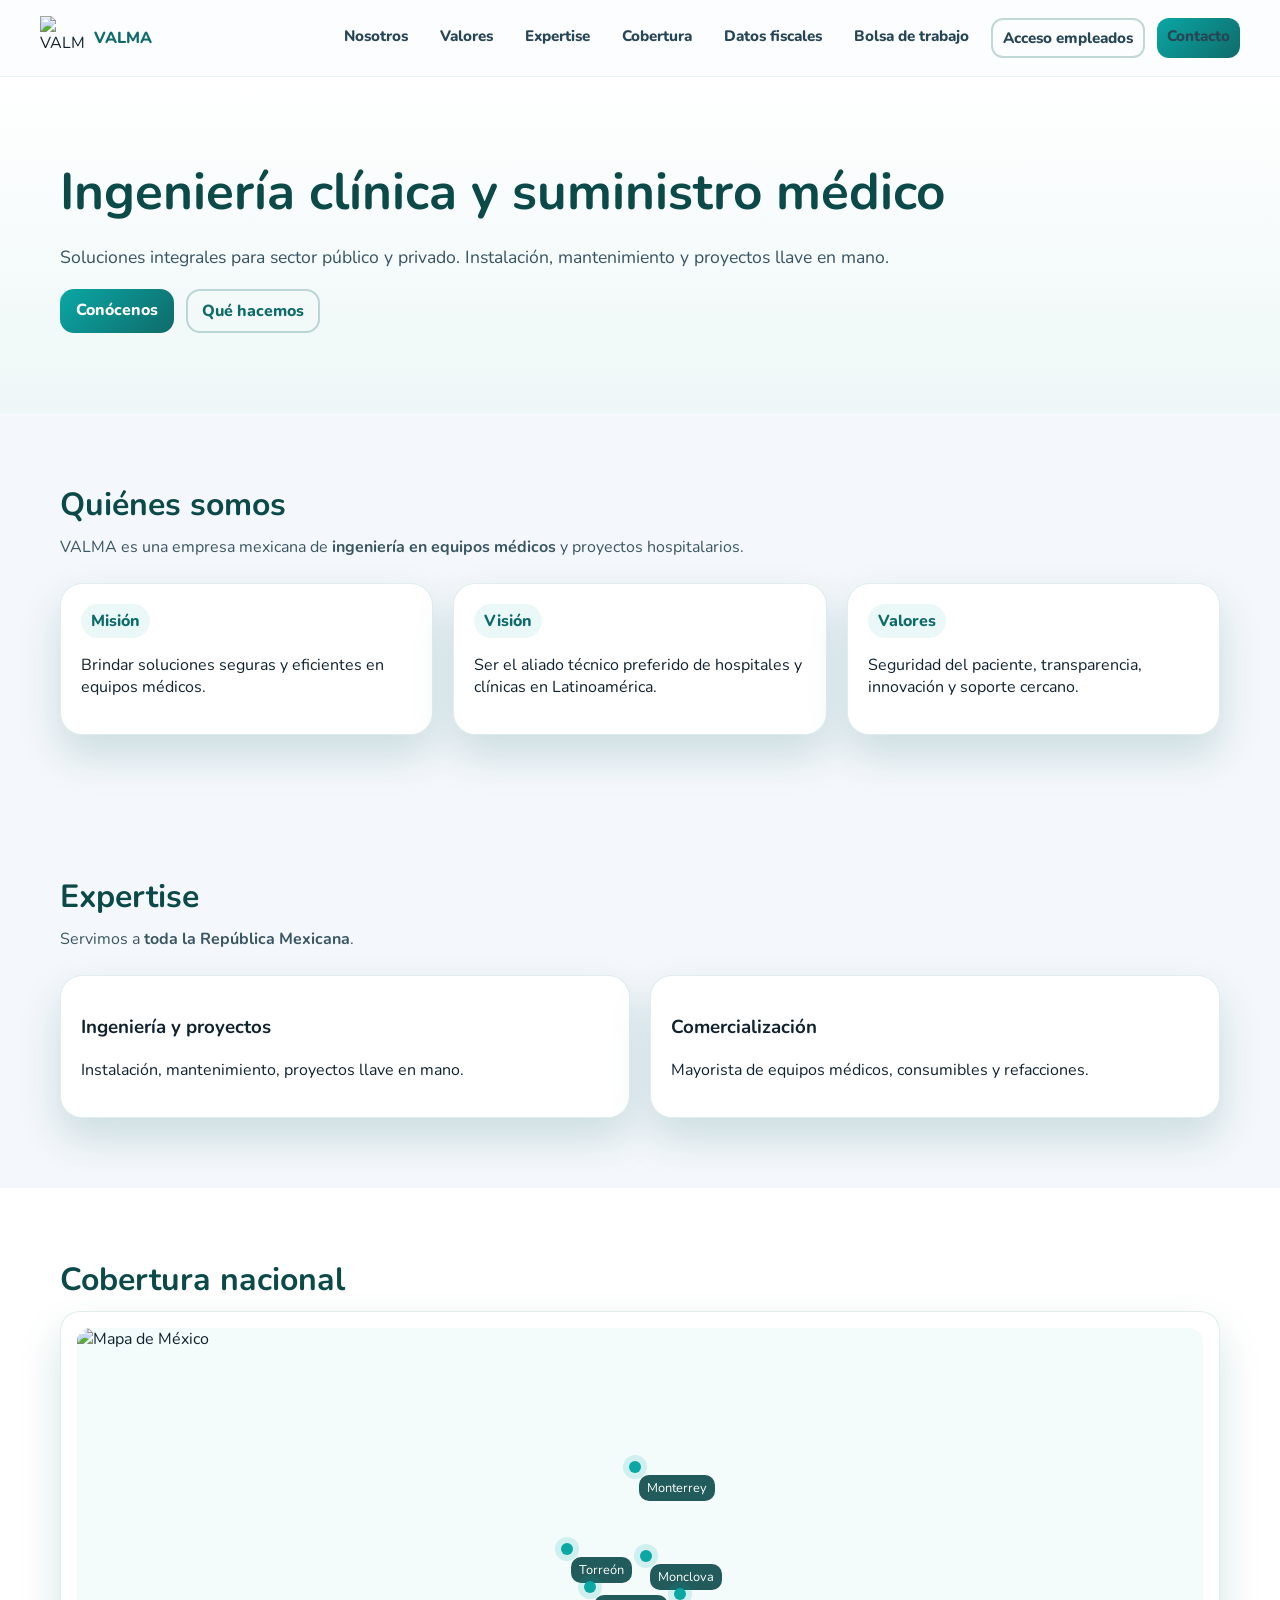
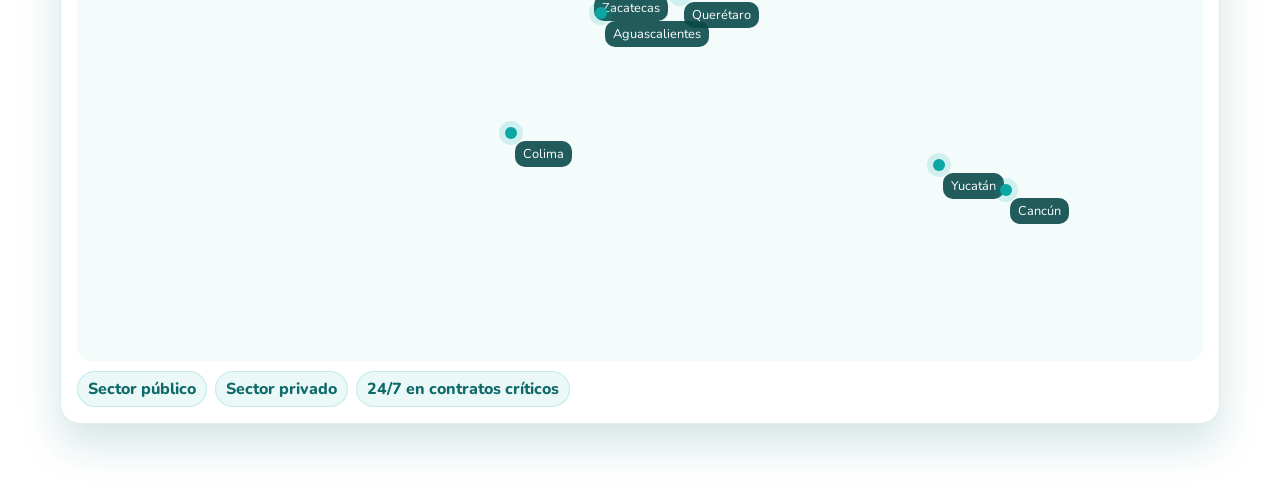
==== index.html @ 92825624 "una pinchi pagina web perrona alvvv 😏" ====
<!DOCTYPE html>
<html lang="es">

<head>
    <meta charset="utf-8" />
    <meta name="viewport" content="width=device-width, initial-scale=1" />
    <title>VALMA | Ingeniería en Equipos Médicos — Nosotros</title>
    <meta name="description"
        content="Ingeniería clínica, suministro médico y proyectos hospitalarios para sector público y privado en toda la República Mexicana.">
    <link rel="preconnect" href="https://fonts.googleapis.com">
    <link rel="preconnect" href="https://fonts.gstatic.com" crossorigin>
    <link href="https://fonts.googleapis.com/css2?family=Nunito:wght@300;400;600;700;800;900&display=swap"
        rel="stylesheet">
    <style>
        :root {
            --teal-900: #0c4a4a;
            --teal-700: #0f6b6a;
            --teal-500: #0aa7a5;
            --lime-400: #6bd36b;
            --slate-100: #f4f7fb;
            --radius-2xl: 22px;
            --shadow-lg: 0 20px 40px rgba(15, 107, 106, .18);
        }

        * {
            box-sizing: border-box
        }

        body {
            margin: 0;
            font-family: "Nunito", sans-serif;
            background: var(--slate-100);
            color: #10222f
        }

        a {
            text-decoration: none;
            color: inherit
        }

        /* Header */
        .header {
            position: sticky;
            top: 0;
            background: rgba(255, 255, 255, .7);
            backdrop-filter: blur(10px);
            border-bottom: 1px solid rgba(15, 107, 106, .08);
            z-index: 10
        }

        .wrap {
            max-width: 1200px;
            margin: auto;
            padding: 0 20px
        }

        .nav {
            display: flex;
            align-items: center;
            justify-content: space-between;
            padding: 16px 0
        }

        .brand {
            display: flex;
            align-items: center;
            gap: 10px
        }

        .brand img {
            width: 44px;
            height: 44px;
            object-fit: contain
        }

        .brand .title {
            font-weight: 800;
            color: var(--teal-700)
        }

        .menu {
            display: flex;
            gap: 12px;
            flex-wrap: wrap
        }

        .menu a {
            padding: 8px 10px;
            font-size: .95rem;
            border-radius: 12px;
            font-weight: 800;
            color: #274655
        }

        .menu a:hover {
            background: rgba(10, 167, 165, .08)
        }

        .cta {
            background: linear-gradient(135deg, var(--teal-500), var(--teal-700));
            color: #fff;
            padding: 10px 16px;
            border-radius: 14px;
            font-weight: 800
        }

        .ghost {
            border: 2px solid rgba(15, 107, 106, .25);
            padding: 9px 14px;
            border-radius: 14px;
            font-weight: 800;
            color: var(--teal-700)
        }

        /* Hero */
        .hero {
            background: linear-gradient(180deg, #fff, #eef7f7);
            padding: 80px 20px
        }

        .hero .wrap {
            display: grid;
            gap: 30px;
            align-items: center
        }

        .hero h1 {
            font-size: clamp(2.2rem, 4vw, 3.2rem);
            margin: 0;
            color: var(--teal-900)
        }

        .hero p {
            font-size: 1.1rem;
            color: #375361
        }

        .buttons {
            margin-top: 20px;
            display: flex;
            gap: 12px;
            flex-wrap: wrap
        }

        /* Sections */
        section {
            padding: 70px 0
        }

        h2.section-title {
            font-size: 2rem;
            color: var(--teal-900);
            margin: 0 0 10px
        }

        p.section-sub {
            color: #3a5663;
            margin: 0 0 25px
        }

        .grid-2 {
            display: grid;
            gap: 20px
        }

        .grid-3 {
            display: grid;
            gap: 20px
        }

        @media(min-width:900px) {
            .grid-2 {
                grid-template-columns: repeat(2, 1fr)
            }

            .grid-3 {
                grid-template-columns: repeat(3, 1fr)
            }
        }

        .card {
            background: #fff;
            border: 1px solid rgba(15, 107, 106, .12);
            border-radius: var(--radius-2xl);
            padding: 20px;
            box-shadow: var(--shadow-lg)
        }

        .chip {
            display: inline-block;
            padding: 6px 10px;
            border-radius: 999px;
            background: rgba(10, 167, 165, .08);
            font-weight: 800;
            color: var(--teal-700)
        }

        /* Map */
        .mapCard {
            background: #fff;
            border: 1px solid rgba(15, 107, 106, .12);
            border-radius: 20px;
            box-shadow: var(--shadow-lg);
            padding: 16px
        }

        .mapWrap {
            position: relative;
            width: 100%;
            aspect-ratio: 16/9;
            overflow: hidden;
            border-radius: 14px;
            background: #f3fbfb
        }

        .mapWrap img {
            position: absolute;
            inset: 0;
            width: 100%;
            height: 100%;
            object-fit: contain;
            pointer-events: none
        }

        .pin {
            position: absolute;
            width: 12px;
            height: 12px;
            border-radius: 50%;
            background: var(--teal-500);
            box-shadow: 0 0 0 6px rgba(10, 167, 165, .15)
        }

        .pin::after {
            content: \"\";
            position: absolute;
            inset: -8px;
            border: 2px solid var(--teal-500);
            border-radius: 50%;
            animation: pulse 1.8s infinite
        }

        @keyframes pulse {
            0% {
                transform: scale(.6);
                opacity: .8
            }

            70% {
                transform: scale(1.4);
                opacity: 0
            }

            100% {
                opacity: 0
            }
        }

        .pin label {
            position: absolute;
            top: 14px;
            left: 10px;
            background: rgba(12, 74, 74, .9);
            color: #fff;
            padding: 4px 8px;
            border-radius: 10px;
            font-size: .8rem;
            white-space: nowrap
        }

        .legend {
            display: flex;
            gap: 8px;
            flex-wrap: wrap;
            margin-top: 10px;
            color: #375361
        }

        .legend span {
            background: rgba(10, 167, 165, .08);
            border: 1px solid rgba(10, 167, 165, .18);
            padding: 6px 10px;
            border-radius: 999px;
            font-weight: 800;
            color: var(--teal-700)
        }

        /* Bloqueo móvil */
        .blocker {
            position: fixed;
            inset: 0;
            background: rgba(11, 18, 32, .92);
            color: #fff;
            display: none;
            align-items: center;
            justify-content: center;
            z-index: 9999;
            padding: 24px;
            text-align: center
        }

        .blocker .card {
            background: rgba(255, 255, 255, .06);
            border: 1px solid rgba(255, 255, 255, .18);
            border-radius: 18px;
            padding: 20px;
            backdrop-filter: blur(8px)
        }

        @media(max-width:1024px) {
            .blocker {
                display: flex
            }

            body {
                overflow: hidden
            }
        }
    </style>
</head>

<body>
    <header class="header">
        <div class="wrap nav">
            <a class="brand" href="#top"><img src="LOGO VALMA.jpg" alt="VALMA"><span class="title">VALMA</span></a>
            <nav class="menu">
                <a href="#nosotros">Nosotros</a>
                <a href="#valores">Valores</a>
                <a href="#servicios">Expertise</a>
                <a href="#cobertura">Cobertura</a>
                <a href="#fiscal">Datos fiscales</a>
                <a href="bolsa.html">Bolsa de trabajo</a>
                <a href="empleados.html" class="ghost">Acceso empleados</a>
                <a href="#contacto" class="cta">Contacto</a>
            </nav>
        </div>
    </header>

    <section class="hero" id="top">
        <div class="wrap">
            <div>
                <h1>Ingeniería clínica y suministro médico</h1>
                <p>Soluciones integrales para sector público y privado. Instalación, mantenimiento y proyectos llave en
                    mano.</p>
                <div class="buttons">
                    <a href="#nosotros" class="cta">Conócenos</a>
                    <a href="#servicios" class="ghost">Qué hacemos</a>
                </div>
            </div>
        </div>
    </section>

    <section id="nosotros">
        <div class="wrap">
            <h2 class="section-title">Quiénes somos</h2>
            <p class="section-sub">VALMA es una empresa mexicana de <strong>ingeniería en equipos médicos</strong> y
                proyectos hospitalarios.</p>
            <div class="grid-3">
                <div class="card"><span class="chip">Misión</span>
                    <p>Brindar soluciones seguras y eficientes en equipos médicos.</p>
                </div>
                <div class="card"><span class="chip">Visión</span>
                    <p>Ser el aliado técnico preferido de hospitales y clínicas en Latinoamérica.</p>
                </div>
                <div class="card"><span class="chip">Valores</span>
                    <p>Seguridad del paciente, transparencia, innovación y soporte cercano.</p>
                </div>
            </div>
        </div>
    </section>

    <section id="servicios">
        <div class="wrap">
            <h2 class="section-title">Expertise</h2>
            <p class="section-sub">Servimos a <strong>toda la República Mexicana</strong>.</p>
            <div class="grid-2">
                <div class="card">
                    <h3>Ingeniería y proyectos</h3>
                    <p class="muted">Instalación, mantenimiento, proyectos llave en mano.</p>
                </div>
                <div class="card">
                    <h3>Comercialización</h3>
                    <p class="muted">Mayorista de equipos médicos, consumibles y refacciones.</p>
                </div>
            </div>
        </div>
    </section>

    <section id="cobertura" style="background:#fff">
        <div class="wrap">
            <h2 class="section-title">Cobertura nacional</h2>
            <div class="mapCard">
                <div class="mapWrap">
                    <img src="https://upload.wikimedia.org/wikipedia/commons/thumb/5/51/Mexico_blank_map.svg/1280px-Mexico_blank_map.svg.png"
                        alt="Mapa de México">
                    <div class="pin" style="left:49%;top:21%"><label>Monterrey</label></div>
                    <div class="pin" style="left:43%;top:34%"><label>Torreón</label></div>
                    <div class="pin" style="left:50%;top:35%"><label>Monclova</label></div>
                    <div class="pin" style="left:45%;top:40%"><label>Zacatecas</label></div>
                    <div class="pin" style="left:46%;top:44%"><label>Aguascalientes</label></div>
                    <div class="pin" style="left:53%;top:41%"><label>Querétaro</label></div>
                    <div class="pin" style="left:38%;top:63%"><label>Colima</label></div>
                    <div class="pin" style="left:76%;top:68%"><label>Yucatán</label></div>
                    <div class="pin" style="left:82%;top:72%"><label>Cancún</label></div>
                </div>
                <div class="legend"><span>Sector público</span><span>Sector privado</span><span>24/7 en contratos
                        críticos</span></div>
            </div>
        </div>
    </section>

    <!-- Fiscal + Contacto igual que antes... -->

    <div class="blocker">
        <div class="card">
            <h2>Vista no disponible en móviles</h2>
            <p>Accede desde computadora.</p>
        </div>
    </div>

    <script>
        document.querySelectorAll('.reveal').forEach(el => {
            const io = new IntersectionObserver(es => es.forEach(e => { if (e.isIntersecting) { e.target.classList.add('show'); io.unobserve(e.target) } }), { threshold: .15 });
            io.observe(el);
        });
    </script>
</body>

</html>
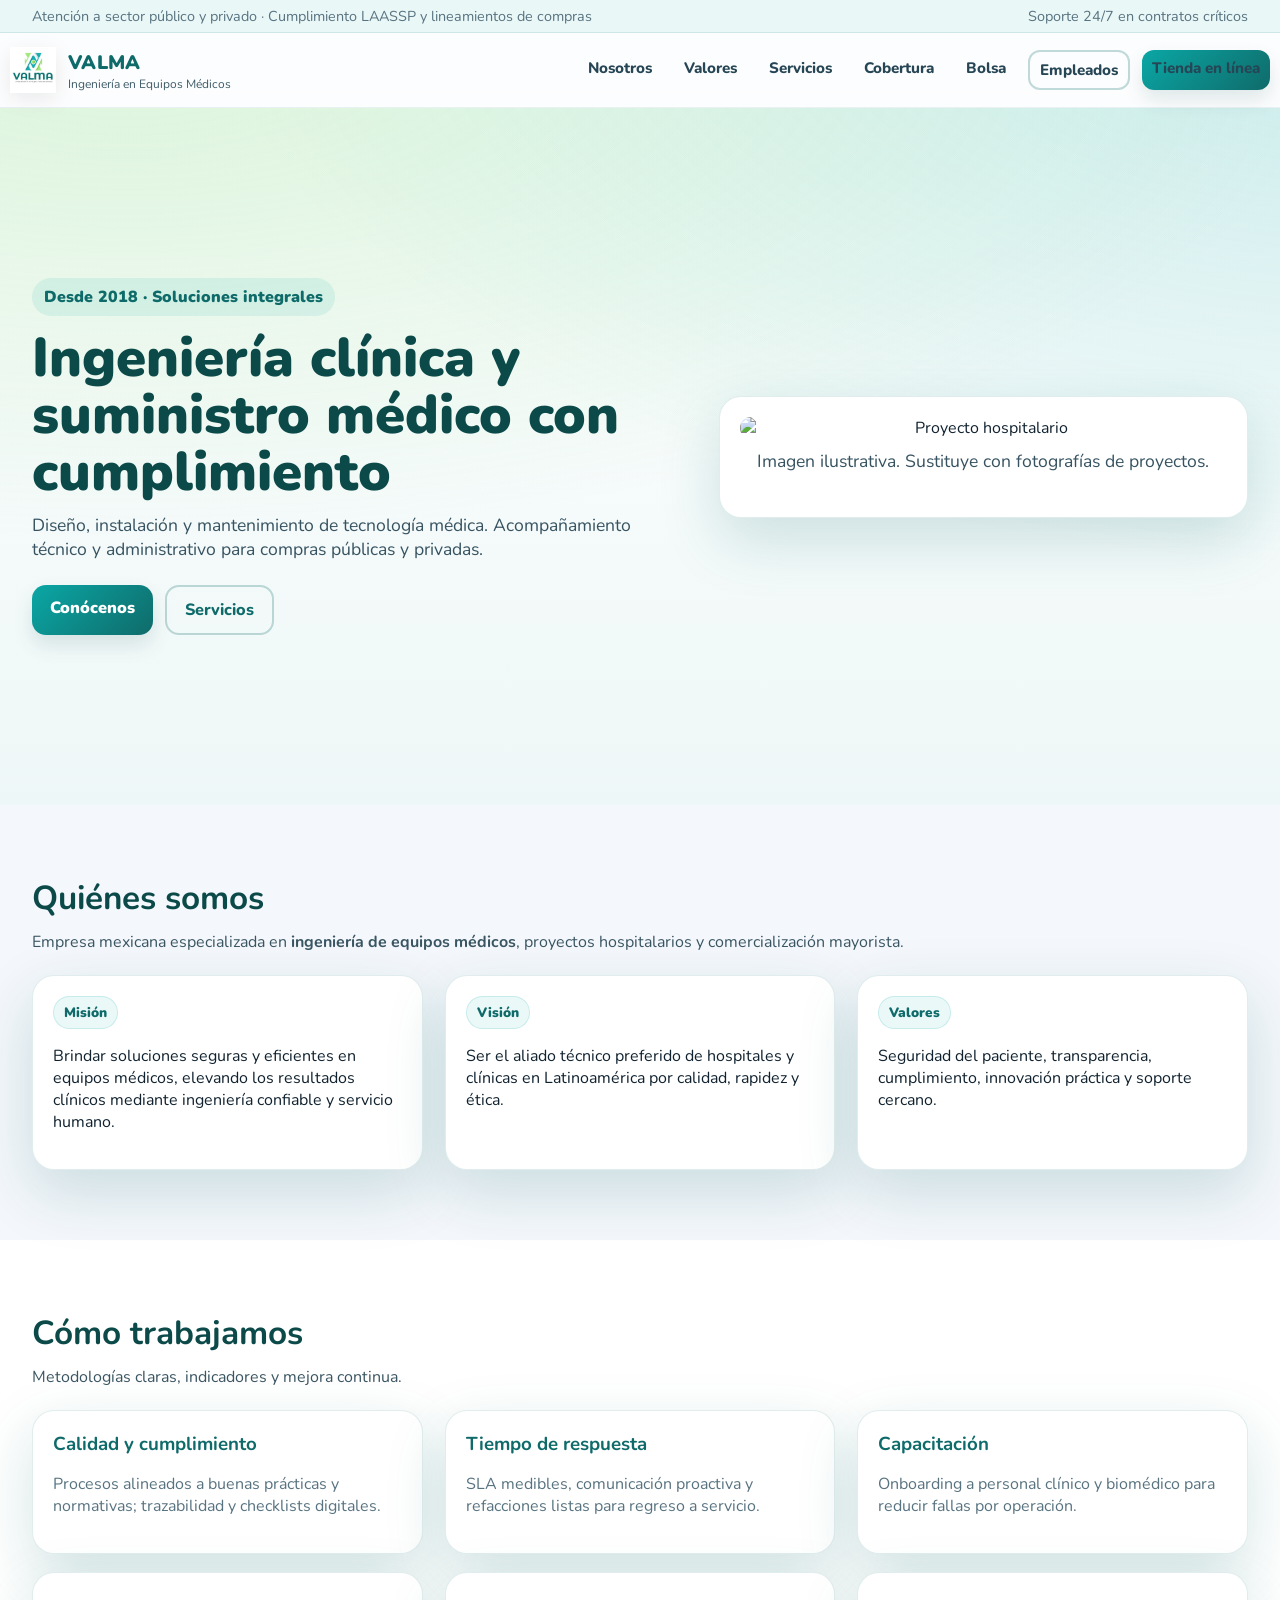
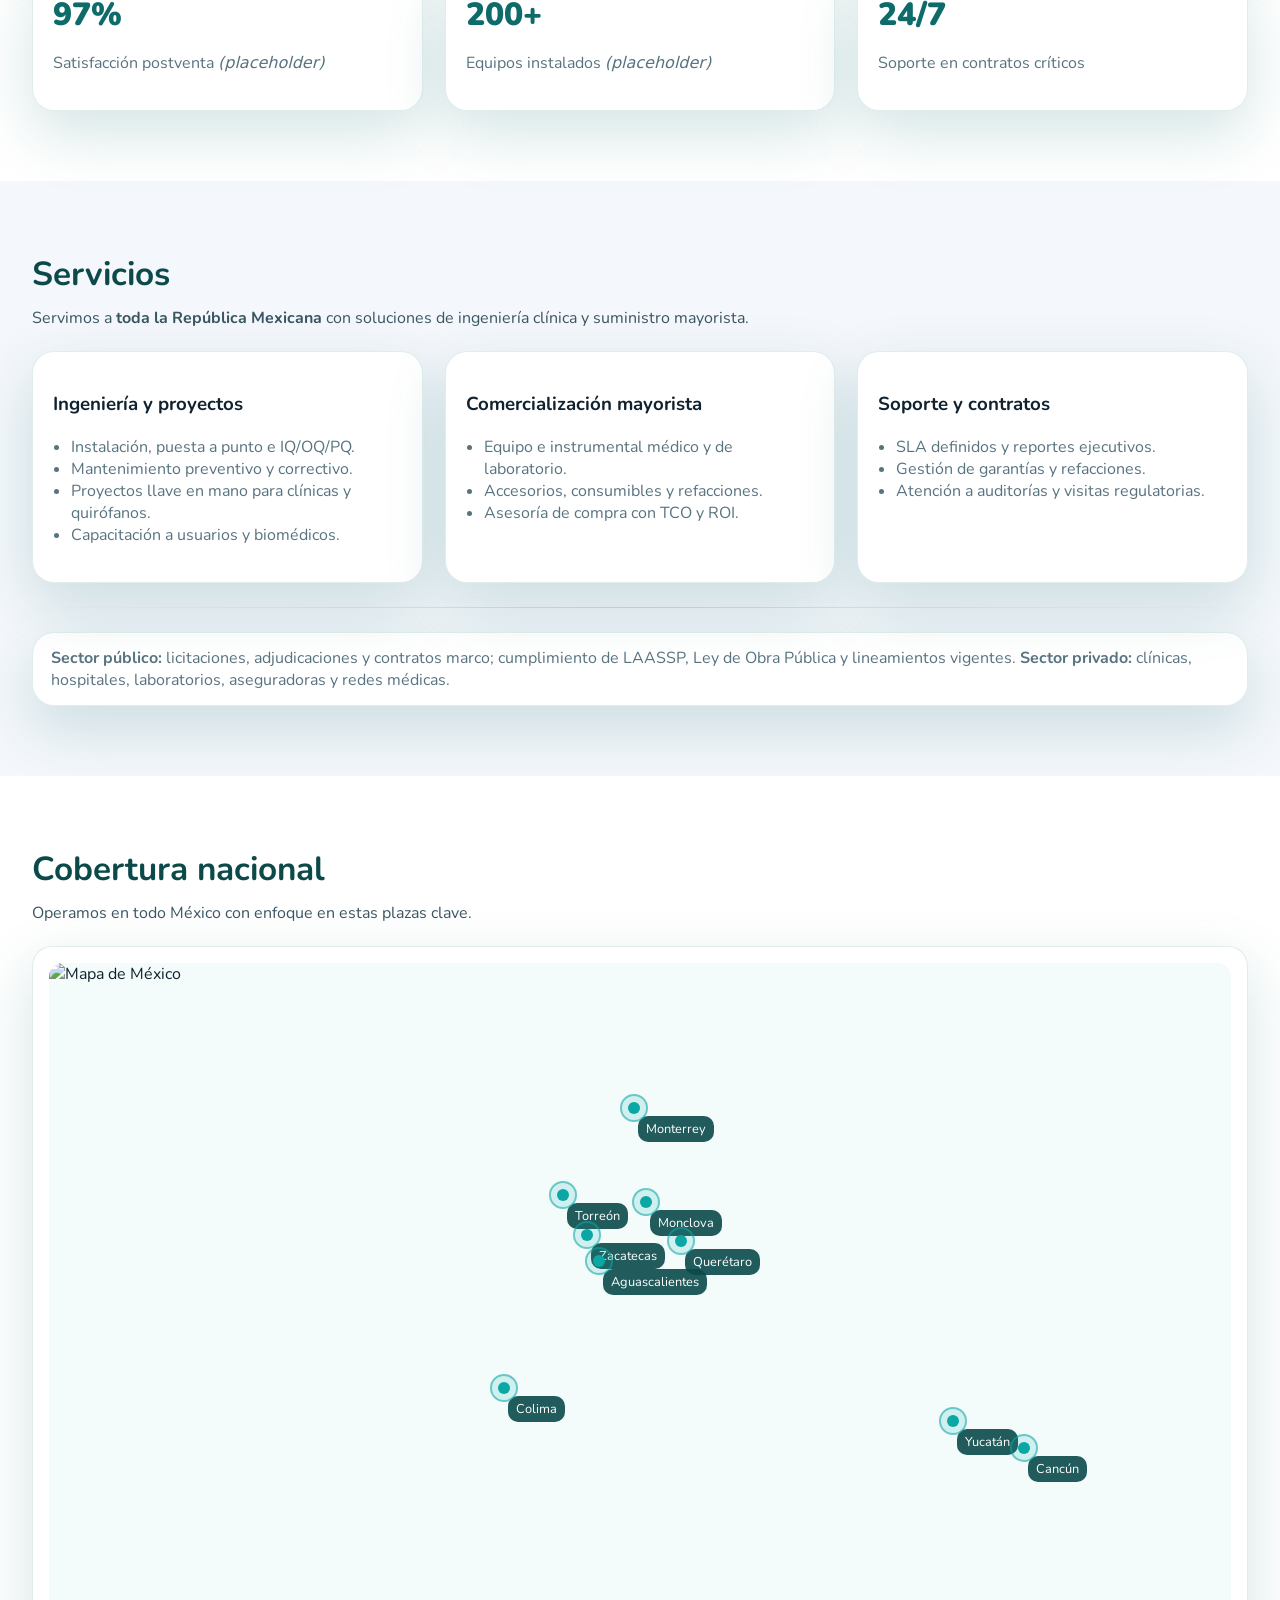
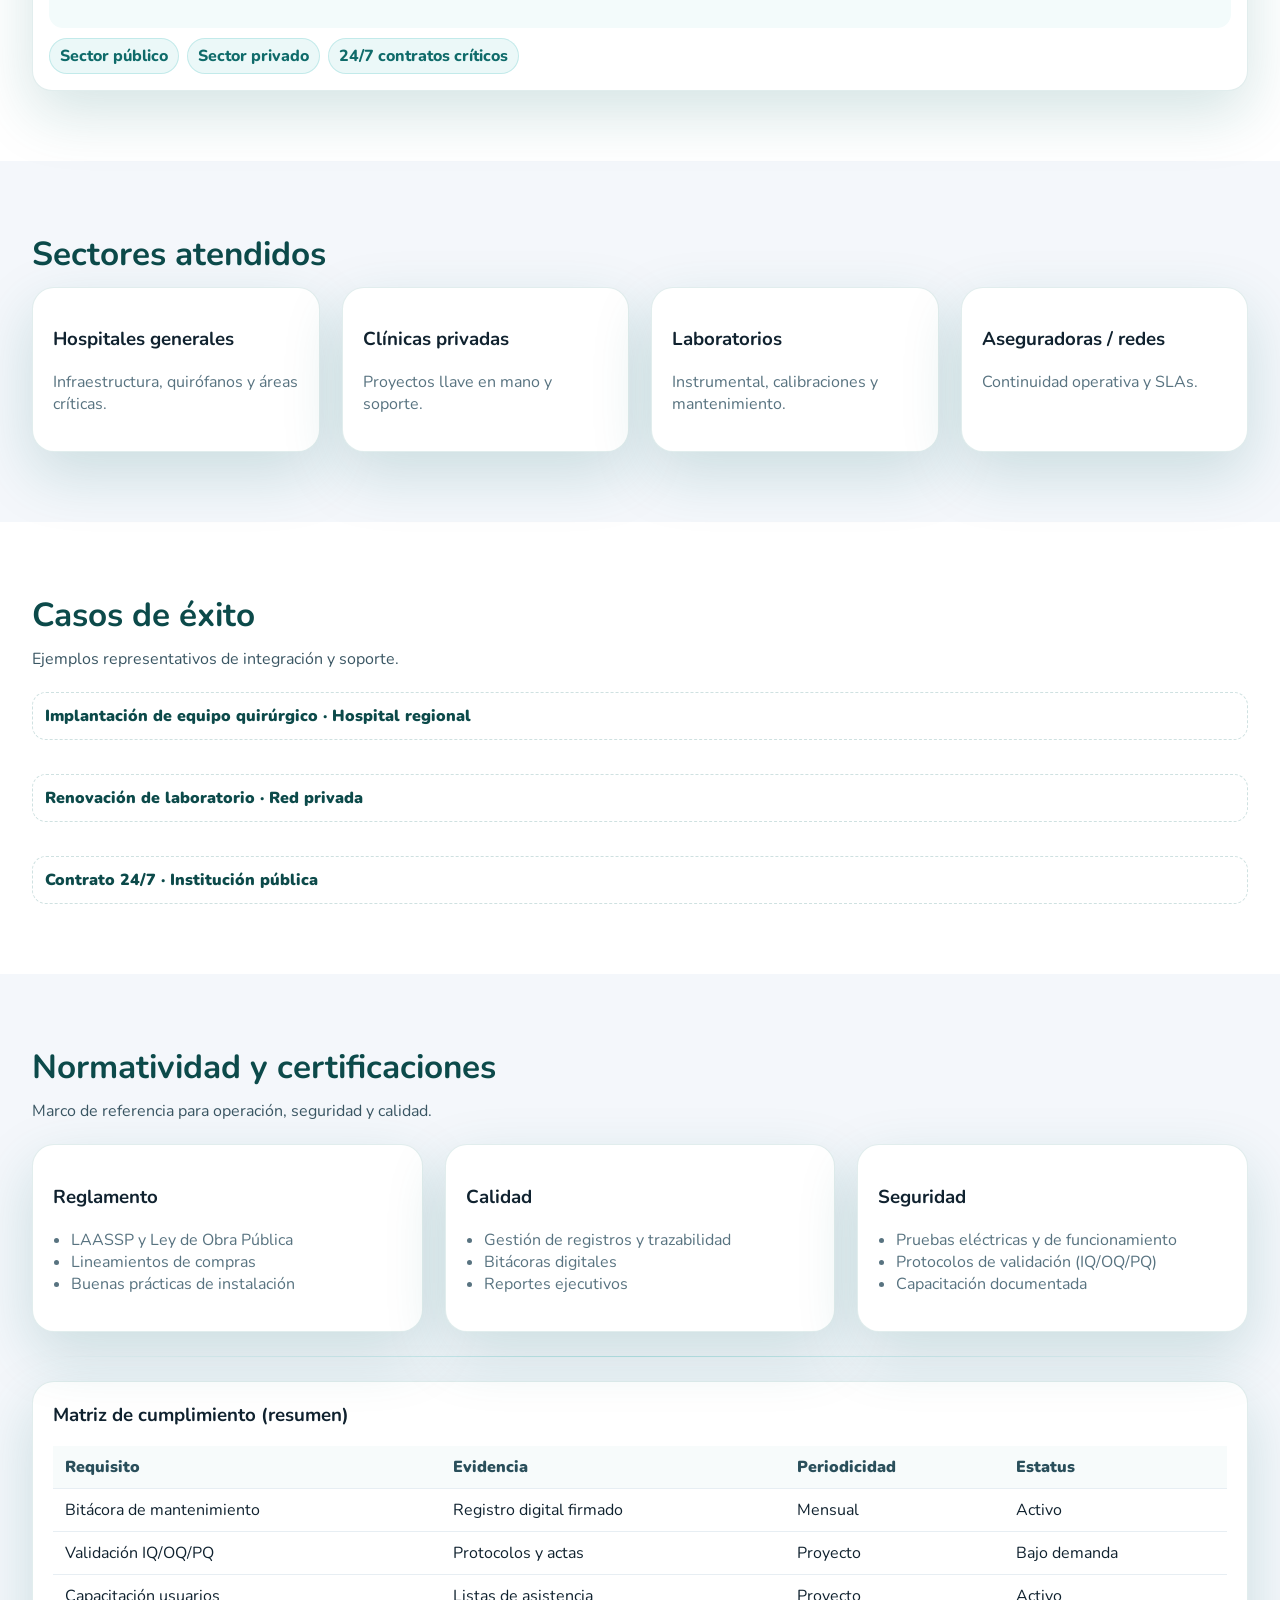
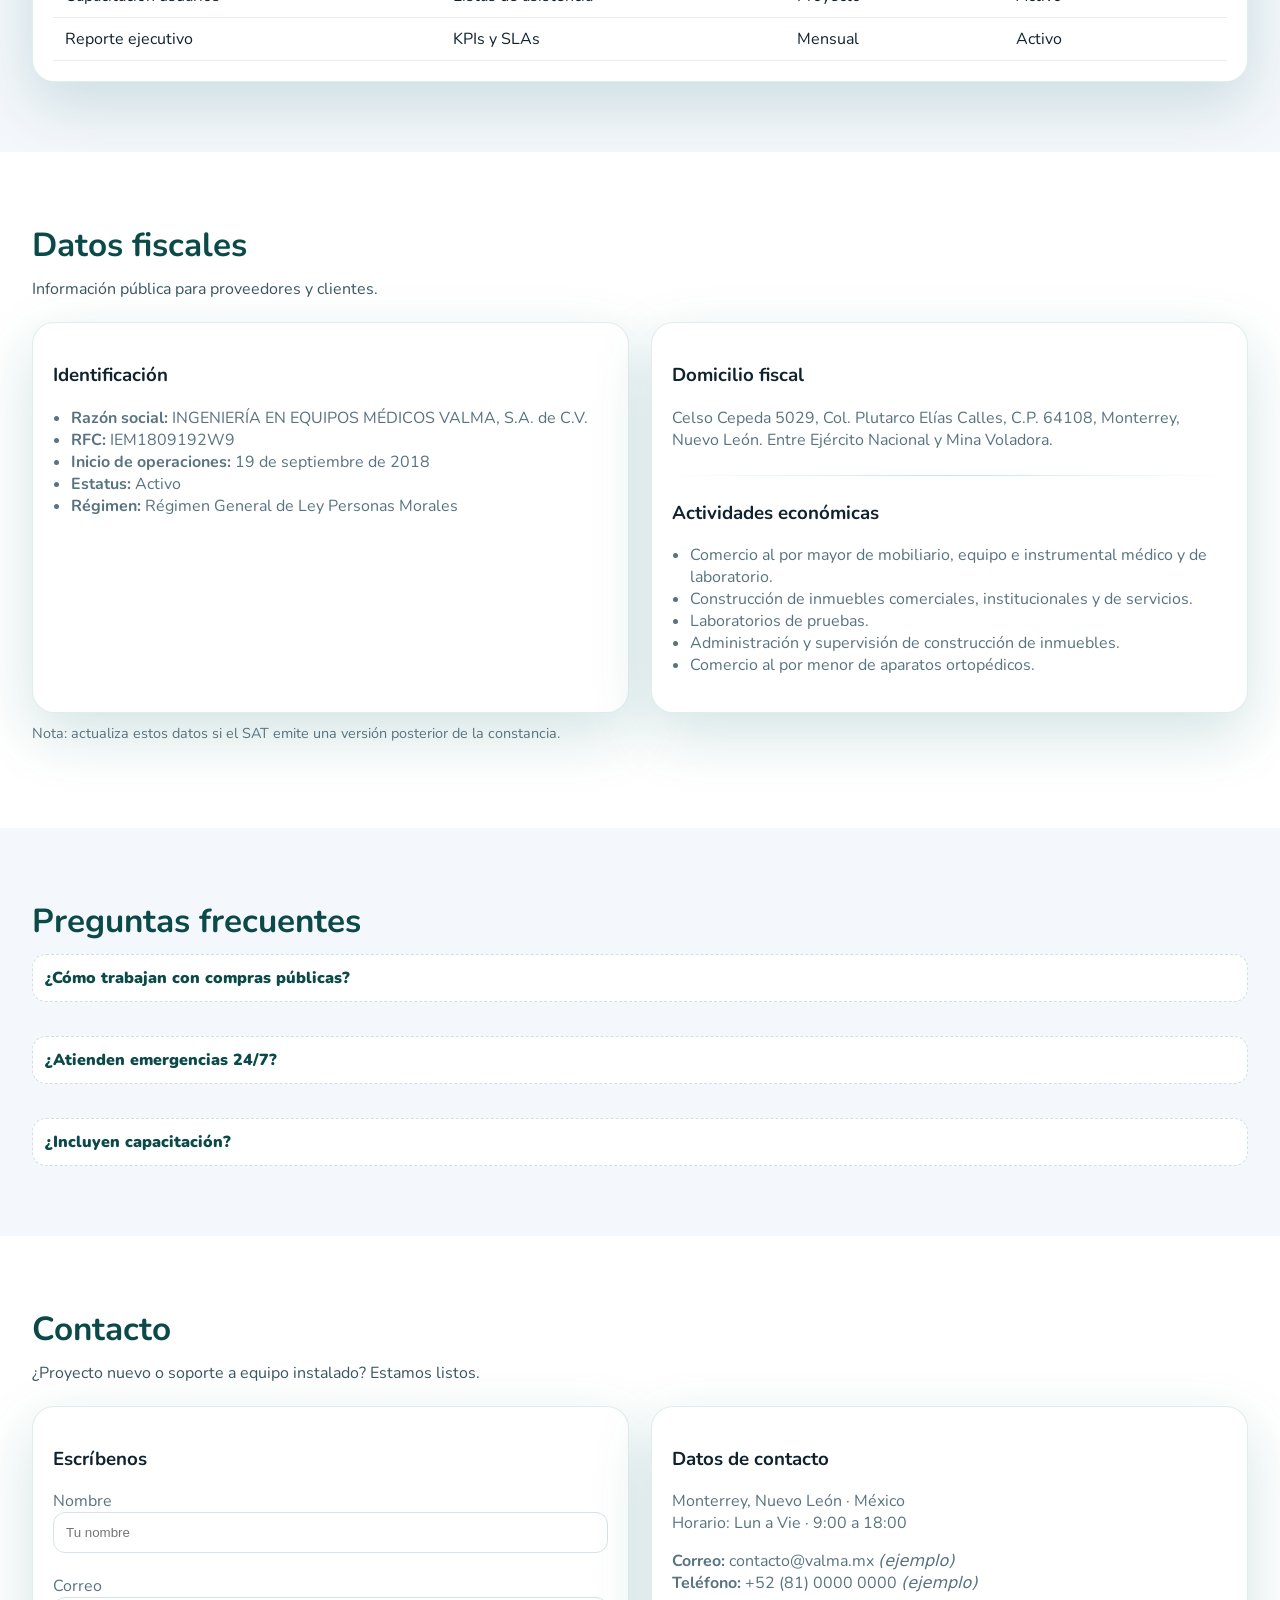
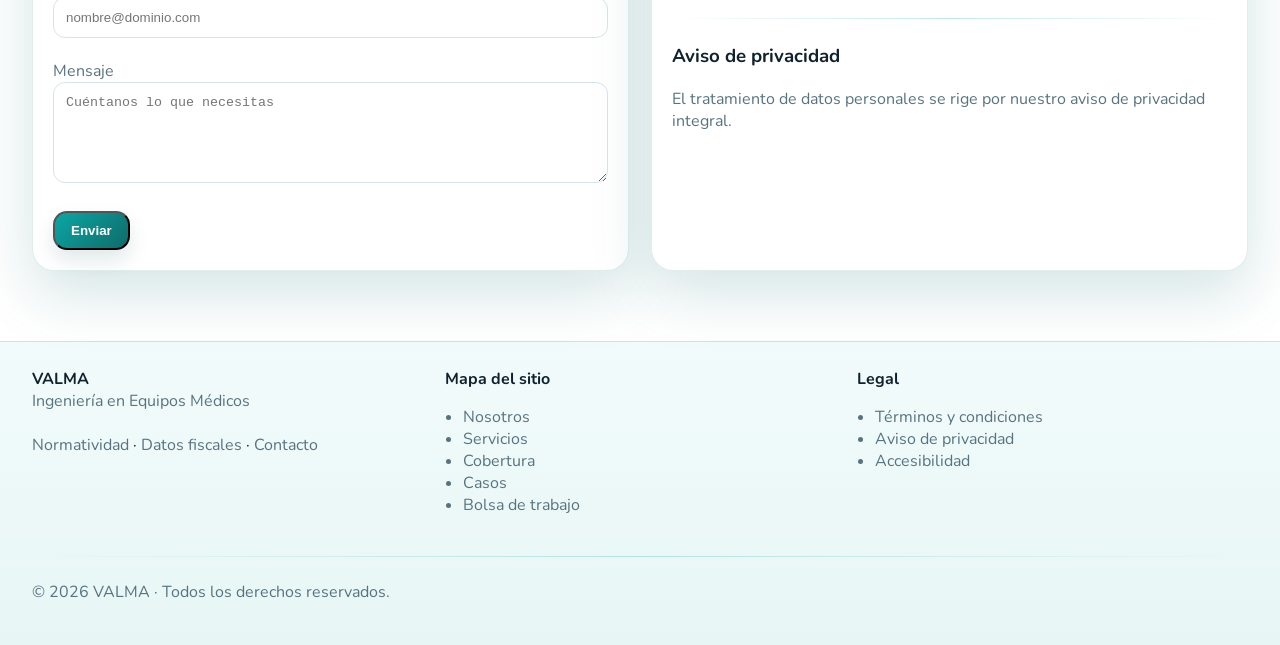
==== commit d9a44627: "gg" ====
--- a/index.html
+++ b/index.html
@@ -4,9 +4,9 @@
 <head>
     <meta charset="utf-8" />
     <meta name="viewport" content="width=device-width, initial-scale=1" />
-    <title>VALMA | Ingeniería en Equipos Médicos — Nosotros</title>
+    <title>VALMA | Ingeniería en Equipos Médicos — Sitio Corporativo</title>
     <meta name="description"
-        content="Ingeniería clínica, suministro médico y proyectos hospitalarios para sector público y privado en toda la República Mexicana.">
+        content="Ingeniería clínica, suministro médico y proyectos hospitalarios con cumplimiento para sector público y privado en toda la República Mexicana.">
     <link rel="preconnect" href="https://fonts.googleapis.com">
     <link rel="preconnect" href="https://fonts.gstatic.com" crossorigin>
     <link href="https://fonts.googleapis.com/css2?family=Nunito:wght@300;400;600;700;800;900&display=swap"
@@ -17,18 +17,26 @@
             --teal-700: #0f6b6a;
             --teal-500: #0aa7a5;
             --lime-400: #6bd36b;
+            --slate-900: #0b1220;
+            --slate-600: #2a3550;
             --slate-100: #f4f7fb;
+            --white: #ffffff;
             --radius-2xl: 22px;
-            --shadow-lg: 0 20px 40px rgba(15, 107, 106, .18);
+            --shadow-lg: 0 22px 60px rgba(15, 107, 106, .18);
+            --shadow-sm: 0 10px 20px rgba(12, 74, 74, .12);
+            --anchor-offset: 110px;
+            /* altura del header para corregir anclas */
         }
 
         * {
             box-sizing: border-box
         }
 
+        html,
         body {
             margin: 0;
-            font-family: "Nunito", sans-serif;
+            padding: 0;
+            font-family: "Nunito", system-ui, Segoe UI, Roboto, Helvetica, Arial, sans-serif;
             background: var(--slate-100);
             color: #10222f
         }
@@ -36,46 +44,82 @@
         a {
             text-decoration: none;
             color: inherit
+        }
+
+        img {
+            max-width: 100%;
+            display: block
+        }
+
+        ul {
+            padding-left: 18px
+        }
+
+        .wrap {
+            max-width: 1260px;
+            margin: auto;
+            padding: 0 22px
+        }
+
+        .muted {
+            color: #587380
+        }
+
+        .accent {
+            color: var(--teal-700)
+        }
+
+        .divider {
+            height: 1px;
+            background: linear-gradient(90deg, rgba(10, 167, 165, 0), rgba(10, 167, 165, .25), rgba(10, 167, 165, 0));
+            margin: 24px 0
+        }
+
+        /* Offset anclas */
+        [id] {
+            scroll-margin-top: var(--anchor-offset);
         }
 
         /* Header */
         .header {
             position: sticky;
             top: 0;
-            background: rgba(255, 255, 255, .7);
+            z-index: 60;
+            background: rgba(255, 255, 255, .75);
             backdrop-filter: blur(10px);
-            border-bottom: 1px solid rgba(15, 107, 106, .08);
-            z-index: 10
-        }
-
-        .wrap {
-            max-width: 1200px;
-            margin: auto;
-            padding: 0 20px
+            border-bottom: 1px solid rgba(15, 107, 106, .08)
         }
 
         .nav {
             display: flex;
             align-items: center;
             justify-content: space-between;
-            padding: 16px 0
+            padding: 14px 0
         }
 
         .brand {
             display: flex;
             align-items: center;
-            gap: 10px
+            gap: 12px
         }
 
         .brand img {
-            width: 44px;
-            height: 44px;
-            object-fit: contain
+            width: 46px;
+            height: 46px;
+            object-fit: contain;
+            filter: drop-shadow(0 6px 10px rgba(0, 0, 0, .08))
         }
 
         .brand .title {
-            font-weight: 800;
-            color: var(--teal-700)
+            font-weight: 900;
+            letter-spacing: .3px;
+            color: var(--teal-700);
+            font-size: 1.22rem
+        }
+
+        .tag {
+            font-size: .75rem;
+            color: #3e5b68
         }
 
         .menu {
@@ -101,7 +145,8 @@
             color: #fff;
             padding: 10px 16px;
             border-radius: 14px;
-            font-weight: 800
+            font-weight: 900;
+            box-shadow: var(--shadow-sm)
         }
 
         .ghost {
@@ -112,60 +157,101 @@
             color: var(--teal-700)
         }
 
+        /* Banner legal mini */
+        .topnote {
+            background: #e9f7f7;
+            border-bottom: 1px solid rgba(15, 107, 106, .12);
+            padding: 6px 0;
+            font-size: .9rem;
+            color: #30555f
+        }
+
         /* Hero */
         .hero {
-            background: linear-gradient(180deg, #fff, #eef7f7);
-            padding: 80px 20px
+            position: relative;
+            overflow: hidden;
+            background: radial-gradient(1200px 500px at 10% -10%, rgba(107, 211, 107, .25), transparent), radial-gradient(1200px 600px at 110% -20%, rgba(10, 167, 165, .25), transparent), linear-gradient(180deg, #ffffff 0%, #eef7f7 100%);
         }
 
         .hero .wrap {
             display: grid;
-            gap: 30px;
-            align-items: center
+            grid-template-columns: 1.1fr .9fr;
+            gap: 40px;
+            align-items: center;
+            padding: 80px 22px
+        }
+
+        .pill {
+            display: inline-flex;
+            align-items: center;
+            gap: 8px;
+            padding: 8px 12px;
+            border-radius: 999px;
+            background: rgba(10, 167, 165, .1);
+            color: var(--teal-700);
+            font-weight: 900
         }
 
         .hero h1 {
-            font-size: clamp(2.2rem, 4vw, 3.2rem);
-            margin: 0;
+            margin: 14px 0 12px;
+            font-weight: 900;
+            line-height: 1.05;
+            font-size: clamp(2.3rem, 4.6vw, 3.4rem);
             color: var(--teal-900)
         }
 
         .hero p {
-            font-size: 1.1rem;
-            color: #375361
+            margin: 0 0 24px;
+            color: #375361;
+            font-size: 1.1rem
         }
 
         .buttons {
-            margin-top: 20px;
             display: flex;
             gap: 12px;
             flex-wrap: wrap
         }
 
+        .buttons .cta,
+        .buttons .ghost {
+            padding: 12px 18px;
+            font-size: 1.02rem
+        }
+
         /* Sections */
         section {
             padding: 70px 0
         }
 
         h2.section-title {
-            font-size: 2rem;
-            color: var(--teal-900);
-            margin: 0 0 10px
+            font-size: clamp(1.6rem, 2.6vw, 2.2rem);
+            margin: 0 0 10px;
+            color: var(--teal-900)
         }
 
         p.section-sub {
-            color: #3a5663;
-            margin: 0 0 25px
+            margin: 0 0 22px;
+            color: #3a5663
+        }
+
+        .grid {
+            display: grid;
+            gap: 22px
         }
 
         .grid-2 {
             display: grid;
-            gap: 20px
+            gap: 22px
         }
 
         .grid-3 {
             display: grid;
-            gap: 20px
+            gap: 22px
+        }
+
+        .grid-4 {
+            display: grid;
+            gap: 22px
         }
 
         @media(min-width:900px) {
@@ -176,8 +262,17 @@
             .grid-3 {
                 grid-template-columns: repeat(3, 1fr)
             }
-        }
-
+
+            .grid-4 {
+                grid-template-columns: repeat(4, 1fr)
+            }
+
+            .hero .wrap {
+                padding: 100px 22px
+            }
+        }
+
+        /* Cards & chips */
         .card {
             background: #fff;
             border: 1px solid rgba(15, 107, 106, .12);
@@ -186,13 +281,53 @@
             box-shadow: var(--shadow-lg)
         }
 
+        .card:hover {
+            transform: translateY(-2px);
+            transition: .25s
+        }
+
         .chip {
-            display: inline-block;
+            display: inline-flex;
+            align-items: center;
+            gap: 8px;
+            background: rgba(10, 167, 165, .08);
+            border: 1px solid rgba(10, 167, 165, .16);
+            color: var(--teal-700);
             padding: 6px 10px;
             border-radius: 999px;
-            background: rgba(10, 167, 165, .08);
-            font-weight: 800;
-            color: var(--teal-700)
+            font-weight: 900;
+            font-size: .85rem
+        }
+
+        /* Reveal */
+        .reveal {
+            opacity: 0;
+            transform: translateY(16px);
+            transition: opacity .6s ease, transform .6s ease
+        }
+
+        .reveal.show {
+            opacity: 1;
+            transform: none
+        }
+
+        /* Table */
+        table {
+            width: 100%;
+            border-collapse: collapse
+        }
+
+        th,
+        td {
+            padding: 10px 12px;
+            border-bottom: 1px solid #e7eef3;
+            text-align: left
+        }
+
+        th {
+            background: #f7fbfb;
+            font-weight: 900;
+            color: #2a4f5b
         }
 
         /* Map */
@@ -219,24 +354,26 @@
             width: 100%;
             height: 100%;
             object-fit: contain;
-            pointer-events: none
+            pointer-events: none;
+            user-select: none
         }
 
         .pin {
             position: absolute;
             width: 12px;
             height: 12px;
-            border-radius: 50%;
+            border-radius: 999px;
             background: var(--teal-500);
             box-shadow: 0 0 0 6px rgba(10, 167, 165, .15)
         }
 
         .pin::after {
-            content: \"\";
+            content: "";
             position: absolute;
             inset: -8px;
             border: 2px solid var(--teal-500);
-            border-radius: 50%;
+            border-radius: 999px;
+            opacity: .6;
             animation: pulse 1.8s infinite
         }
 
@@ -285,7 +422,30 @@
             color: var(--teal-700)
         }
 
-        /* Bloqueo móvil */
+        /* FAQ */
+        details {
+            border: 1px dashed rgba(15, 107, 106, .2);
+            border-radius: 14px;
+            padding: 12px;
+            background: #fff
+        }
+
+        details+details {
+            margin-top: 12px
+        }
+
+        summary {
+            cursor: pointer;
+            font-weight: 900;
+            color: var(--teal-900);
+            list-style: none
+        }
+
+        summary::-webkit-details-marker {
+            display: none
+        }
+
+        /* Bloqueo móvil/tablet (solo escritorio) */
         .blocker {
             position: fixed;
             inset: 0;
@@ -300,14 +460,19 @@
         }
 
         .blocker .card {
+            max-width: 620px;
             background: rgba(255, 255, 255, .06);
             border: 1px solid rgba(255, 255, 255, .18);
+            backdrop-filter: blur(8px);
             border-radius: 18px;
-            padding: 20px;
-            backdrop-filter: blur(8px)
-        }
-
-        @media(max-width:1024px) {
+            padding: 22px
+        }
+
+        .blocker h2 {
+            margin: 0 0 8px
+        }
+
+        @media (max-width: 1024px) {
             .blocker {
                 display: flex
             }
@@ -316,113 +481,485 @@
                 overflow: hidden
             }
         }
+
+        @media (prefers-reduced-motion: reduce) {
+            * {
+                animation: none !important;
+                transition: none !important
+            }
+        }
     </style>
 </head>
 
 <body>
+    <!-- Aviso superior (legal/servicio) -->
+    <div class="topnote">
+        <div class="wrap" style="display:flex;gap:10px;justify-content:space-between;align-items:center">
+            <span class="muted">Atención a sector público y privado · Cumplimiento LAASSP y lineamientos de
+                compras</span>
+            <span class="muted">Soporte 24/7 en contratos críticos</span>
+        </div>
+    </div>
+
+    <!-- Header -->
     <header class="header">
         <div class="wrap nav">
-            <a class="brand" href="#top"><img src="LOGO VALMA.jpg" alt="VALMA"><span class="title">VALMA</span></a>
+            <a class="brand" href="#top" aria-label="Inicio VALMA">
+                <img src="logovalma.jpg" alt="VALMA Logo" />
+                <div>
+                    <div class="title">VALMA</div>
+                    <div class="tag">Ingeniería en Equipos Médicos</div>
+                </div>
+            </a>
             <nav class="menu">
                 <a href="#nosotros">Nosotros</a>
                 <a href="#valores">Valores</a>
-                <a href="#servicios">Expertise</a>
+                <a href="#servicios">Servicios</a>
                 <a href="#cobertura">Cobertura</a>
-                <a href="#fiscal">Datos fiscales</a>
-                <a href="bolsa.html">Bolsa de trabajo</a>
-                <a href="empleados.html" class="ghost">Acceso empleados</a>
-                <a href="#contacto" class="cta">Contacto</a>
+                <!-- Quitados del menú: Sectores, Casos, Normatividad, Datos fiscales -->
+                <a href="bolsa.html">Bolsa</a>
+                <a href="empleados.html" class="ghost">Empleados</a>
+                <a href="tienda.html" class="cta">Tienda en línea</a>
             </nav>
         </div>
     </header>
 
+    <!-- Hero -->
     <section class="hero" id="top">
         <div class="wrap">
             <div>
-                <h1>Ingeniería clínica y suministro médico</h1>
-                <p>Soluciones integrales para sector público y privado. Instalación, mantenimiento y proyectos llave en
-                    mano.</p>
+                <div class="pill">Desde 2018 · Soluciones integrales</div>
+                <h1>Ingeniería clínica y suministro médico con cumplimiento</h1>
+                <p>Diseño, instalación y mantenimiento de tecnología médica. Acompañamiento técnico y administrativo
+                    para compras públicas y privadas.</p>
                 <div class="buttons">
                     <a href="#nosotros" class="cta">Conócenos</a>
-                    <a href="#servicios" class="ghost">Qué hacemos</a>
-                </div>
-            </div>
-        </div>
-    </section>
-
+                    <a href="#servicios" class="ghost">Servicios</a>
+                </div>
+            </div>
+            <div class="reveal">
+                <div class="card" style="text-align:center">
+                    <img alt="Proyecto hospitalario"
+                        src="https://images.unsplash.com/photo-1582719478250-c89cae4dc85b?q=80&w=1600&auto=format&fit=crop"
+                        style="border-radius:16px" />
+                    <p class="muted" style="margin-top:10px">Imagen ilustrativa. Sustituye con fotografías de proyectos.
+                    </p>
+                </div>
+            </div>
+        </div>
+    </section>
+
+    <!-- Nosotros -->
     <section id="nosotros">
         <div class="wrap">
             <h2 class="section-title">Quiénes somos</h2>
-            <p class="section-sub">VALMA es una empresa mexicana de <strong>ingeniería en equipos médicos</strong> y
-                proyectos hospitalarios.</p>
+            <p class="section-sub">Empresa mexicana especializada en <strong>ingeniería de equipos médicos</strong>,
+                proyectos hospitalarios y comercialización mayorista.</p>
             <div class="grid-3">
-                <div class="card"><span class="chip">Misión</span>
-                    <p>Brindar soluciones seguras y eficientes en equipos médicos.</p>
-                </div>
-                <div class="card"><span class="chip">Visión</span>
-                    <p>Ser el aliado técnico preferido de hospitales y clínicas en Latinoamérica.</p>
-                </div>
-                <div class="card"><span class="chip">Valores</span>
-                    <p>Seguridad del paciente, transparencia, innovación y soporte cercano.</p>
-                </div>
-            </div>
-        </div>
-    </section>
-
+                <div class="card reveal"><span class="chip">Misión</span>
+                    <p>Brindar soluciones seguras y eficientes en equipos médicos, elevando los resultados clínicos
+                        mediante ingeniería confiable y servicio humano.</p>
+                </div>
+                <div class="card reveal"><span class="chip">Visión</span>
+                    <p>Ser el aliado técnico preferido de hospitales y clínicas en Latinoamérica por calidad, rapidez y
+                        ética.</p>
+                </div>
+                <div class="card reveal"><span class="chip">Valores</span>
+                    <p>Seguridad del paciente, transparencia, cumplimiento, innovación práctica y soporte cercano.</p>
+                </div>
+            </div>
+        </div>
+    </section>
+
+    <!-- Cómo trabajamos + KPIs -->
+    <section id="valores" style="background:#fff">
+        <div class="wrap">
+            <h2 class="section-title">Cómo trabajamos</h2>
+            <p class="section-sub">Metodologías claras, indicadores y mejora continua.</p>
+            <div class="grid-3">
+                <div class="card reveal">
+                    <h3 class="accent" style="margin:0 0 6px">Calidad y cumplimiento</h3>
+                    <p class="muted">Procesos alineados a buenas prácticas y normativas; trazabilidad y checklists
+                        digitales.</p>
+                </div>
+                <div class="card reveal">
+                    <h3 class="accent" style="margin:0 0 6px">Tiempo de respuesta</h3>
+                    <p class="muted">SLA medibles, comunicación proactiva y refacciones listas para regreso a servicio.
+                    </p>
+                </div>
+                <div class="card reveal">
+                    <h3 class="accent" style="margin:0 0 6px">Capacitación</h3>
+                    <p class="muted">Onboarding a personal clínico y biomédico para reducir fallas por operación.</p>
+                </div>
+            </div>
+            <div class="grid-3" style="margin-top:18px">
+                <div class="card reveal">
+                    <div style="font-size:2rem;font-weight:900;color:var(--teal-700)">97%</div>
+                    <p class="muted">Satisfacción postventa <em>(placeholder)</em></p>
+                </div>
+                <div class="card reveal">
+                    <div style="font-size:2rem;font-weight:900;color:var(--teal-700)">200+</div>
+                    <p class="muted">Equipos instalados <em>(placeholder)</em></p>
+                </div>
+                <div class="card reveal">
+                    <div style="font-size:2rem;font-weight:900;color:var(--teal-700)">24/7</div>
+                    <p class="muted">Soporte en contratos críticos</p>
+                </div>
+            </div>
+        </div>
+    </section>
+
+    <!-- Servicios -->
     <section id="servicios">
         <div class="wrap">
-            <h2 class="section-title">Expertise</h2>
-            <p class="section-sub">Servimos a <strong>toda la República Mexicana</strong>.</p>
-            <div class="grid-2">
-                <div class="card">
+            <h2 class="section-title">Servicios</h2>
+            <p class="section-sub">Servimos a <strong>toda la República Mexicana</strong> con soluciones de ingeniería
+                clínica y suministro mayorista.</p>
+            <div class="grid-3">
+                <div class="card reveal">
                     <h3>Ingeniería y proyectos</h3>
-                    <p class="muted">Instalación, mantenimiento, proyectos llave en mano.</p>
-                </div>
-                <div class="card">
-                    <h3>Comercialización</h3>
-                    <p class="muted">Mayorista de equipos médicos, consumibles y refacciones.</p>
-                </div>
-            </div>
-        </div>
-    </section>
-
+                    <ul class="muted">
+                        <li>Instalación, puesta a punto e IQ/OQ/PQ.</li>
+                        <li>Mantenimiento preventivo y correctivo.</li>
+                        <li>Proyectos llave en mano para clínicas y quirófanos.</li>
+                        <li>Capacitación a usuarios y biomédicos.</li>
+                    </ul>
+                </div>
+                <div class="card reveal">
+                    <h3>Comercialización mayorista</h3>
+                    <ul class="muted">
+                        <li>Equipo e instrumental médico y de laboratorio.</li>
+                        <li>Accesorios, consumibles y refacciones.</li>
+                        <li>Asesoría de compra con TCO y ROI.</li>
+                    </ul>
+                </div>
+                <div class="card reveal">
+                    <h3>Soporte y contratos</h3>
+                    <ul class="muted">
+                        <li>SLA definidos y reportes ejecutivos.</li>
+                        <li>Gestión de garantías y refacciones.</li>
+                        <li>Atención a auditorías y visitas regulatorias.</li>
+                    </ul>
+                </div>
+            </div>
+            <div class="divider"></div>
+            <div class="card reveal" style="padding:14px 18px">
+                <p class="muted" style="margin:0"><strong>Sector público:</strong> licitaciones, adjudicaciones y
+                    contratos marco; cumplimiento de LAASSP, Ley de Obra Pública y lineamientos vigentes. <strong>Sector
+                        privado:</strong> clínicas, hospitales, laboratorios, aseguradoras y redes médicas.</p>
+            </div>
+        </div>
+    </section>
+
+    <!-- Cobertura nacional con mapa -->
     <section id="cobertura" style="background:#fff">
         <div class="wrap">
             <h2 class="section-title">Cobertura nacional</h2>
+            <p class="section-sub">Operamos en todo México con enfoque en estas plazas clave.</p>
             <div class="mapCard">
                 <div class="mapWrap">
-                    <img src="https://upload.wikimedia.org/wikipedia/commons/thumb/5/51/Mexico_blank_map.svg/1280px-Mexico_blank_map.svg.png"
-                        alt="Mapa de México">
-                    <div class="pin" style="left:49%;top:21%"><label>Monterrey</label></div>
-                    <div class="pin" style="left:43%;top:34%"><label>Torreón</label></div>
-                    <div class="pin" style="left:50%;top:35%"><label>Monclova</label></div>
-                    <div class="pin" style="left:45%;top:40%"><label>Zacatecas</label></div>
-                    <div class="pin" style="left:46%;top:44%"><label>Aguascalientes</label></div>
-                    <div class="pin" style="left:53%;top:41%"><label>Querétaro</label></div>
-                    <div class="pin" style="left:38%;top:63%"><label>Colima</label></div>
-                    <div class="pin" style="left:76%;top:68%"><label>Yucatán</label></div>
-                    <div class="pin" style="left:82%;top:72%"><label>Cancún</label></div>
-                </div>
-                <div class="legend"><span>Sector público</span><span>Sector privado</span><span>24/7 en contratos
+                    <img class="mapImg" alt="Mapa de México"
+                        src="https://upload.wikimedia.org/wikipedia/commons/thumb/5/51/Mexico_blank_map.svg/1280px-Mexico_blank_map.svg.png">
+                    <!-- Pines (posiciones aproximadas) -->
+                    <div class="pin" style="left:49%; top:21%"><label>Monterrey</label></div>
+                    <div class="pin" style="left:43%; top:34%"><label>Torreón</label></div>
+                    <div class="pin" style="left:50%; top:35%"><label>Monclova</label></div>
+                    <div class="pin" style="left:45%; top:40%"><label>Zacatecas</label></div>
+                    <div class="pin" style="left:46%; top:44%"><label>Aguascalientes</label></div>
+                    <div class="pin" style="left:53%; top:41%"><label>Querétaro</label></div>
+                    <div class="pin" style="left:38%; top:63%"><label>Colima</label></div>
+                    <div class="pin" style="left:76%; top:68%"><label>Yucatán</label></div>
+                    <div class="pin" style="left:82%; top:72%"><label>Cancún</label></div>
+                </div>
+                <div class="legend"><span>Sector público</span><span>Sector privado</span><span>24/7 contratos
                         críticos</span></div>
             </div>
         </div>
     </section>
 
-    <!-- Fiscal + Contacto igual que antes... -->
-
-    <div class="blocker">
-        <div class="card">
-            <h2>Vista no disponible en móviles</h2>
-            <p>Accede desde computadora.</p>
+    <!-- Sectores atendidos (sin botón en el menú) -->
+    <section id="sectores">
+        <div class="wrap">
+            <h2 class="section-title">Sectores atendidos</h2>
+            <div class="grid-4">
+                <div class="card reveal">
+                    <h3>Hospitales generales</h3>
+                    <p class="muted">Infraestructura, quirófanos y áreas críticas.</p>
+                </div>
+                <div class="card reveal">
+                    <h3>Clínicas privadas</h3>
+                    <p class="muted">Proyectos llave en mano y soporte.</p>
+                </div>
+                <div class="card reveal">
+                    <h3>Laboratorios</h3>
+                    <p class="muted">Instrumental, calibraciones y mantenimiento.</p>
+                </div>
+                <div class="card reveal">
+                    <h3>Aseguradoras / redes</h3>
+                    <p class="muted">Continuidad operativa y SLAs.</p>
+                </div>
+            </div>
+        </div>
+    </section>
+
+    <!-- Casos de éxito (sin botón en el menú) -->
+    <section id="casos" style="background:#fff">
+        <div class="wrap">
+            <h2 class="section-title">Casos de éxito</h2>
+            <p class="section-sub">Ejemplos representativos de integración y soporte.</p>
+            <div class="grid">
+                <details class="reveal">
+                    <summary>Implantación de equipo quirúrgico · Hospital regional</summary>
+                    <p class="muted">Puesta a punto, IQ/OQ/PQ y capacitación. Reducción de tiempos muertos 26%.</p>
+                </details>
+                <details class="reveal">
+                    <summary>Renovación de laboratorio · Red privada</summary>
+                    <p class="muted">Suministro mayorista y validaciones. Disminución de incidencias 32%.</p>
+                </details>
+                <details class="reveal">
+                    <summary>Contrato 24/7 · Institución pública</summary>
+                    <p class="muted">Mantenimiento y refacciones críticas. Cumplimiento de SLAs trimestre a trimestre.
+                    </p>
+                </details>
+            </div>
+        </div>
+    </section>
+
+    <!-- Normatividad y certificaciones (sin botón en el menú) -->
+    <section id="normas">
+        <div class="wrap">
+            <h2 class="section-title">Normatividad y certificaciones</h2>
+            <p class="section-sub">Marco de referencia para operación, seguridad y calidad.</p>
+            <div class="grid-3">
+                <div class="card reveal">
+                    <h3>Reglamento</h3>
+                    <ul class="muted">
+                        <li>LAASSP y Ley de Obra Pública</li>
+                        <li>Lineamientos de compras</li>
+                        <li>Buenas prácticas de instalación</li>
+                    </ul>
+                </div>
+                <div class="card reveal">
+                    <h3>Calidad</h3>
+                    <ul class="muted">
+                        <li>Gestión de registros y trazabilidad</li>
+                        <li>Bitácoras digitales</li>
+                        <li>Reportes ejecutivos</li>
+                    </ul>
+                </div>
+                <div class="card reveal">
+                    <h3>Seguridad</h3>
+                    <ul class="muted">
+                        <li>Pruebas eléctricas y de funcionamiento</li>
+                        <li>Protocolos de validación (IQ/OQ/PQ)</li>
+                        <li>Capacitación documentada</li>
+                    </ul>
+                </div>
+            </div>
+
+            <div class="divider"></div>
+
+            <div class="card reveal">
+                <h3 style="margin-top:0">Matriz de cumplimiento (resumen)</h3>
+                <div style="overflow:auto">
+                    <table>
+                        <thead>
+                            <tr>
+                                <th>Requisito</th>
+                                <th>Evidencia</th>
+                                <th>Periodicidad</th>
+                                <th>Estatus</th>
+                            </tr>
+                        </thead>
+                        <tbody>
+                            <tr>
+                                <td>Bitácora de mantenimiento</td>
+                                <td>Registro digital firmado</td>
+                                <td>Mensual</td>
+                                <td>Activo</td>
+                            </tr>
+                            <tr>
+                                <td>Validación IQ/OQ/PQ</td>
+                                <td>Protocolos y actas</td>
+                                <td>Proyecto</td>
+                                <td>Bajo demanda</td>
+                            </tr>
+                            <tr>
+                                <td>Capacitación usuarios</td>
+                                <td>Listas de asistencia</td>
+                                <td>Proyecto</td>
+                                <td>Activo</td>
+                            </tr>
+                            <tr>
+                                <td>Reporte ejecutivo</td>
+                                <td>KPIs y SLAs</td>
+                                <td>Mensual</td>
+                                <td>Activo</td>
+                            </tr>
+                        </tbody>
+                    </table>
+                </div>
+            </div>
+        </div>
+    </section>
+
+    <!-- Datos fiscales (sin botón en el menú) -->
+    <section id="fiscal" style="background:#fff">
+        <div class="wrap">
+            <h2 class="section-title">Datos fiscales</h2>
+            <p class="section-sub">Información pública para proveedores y clientes.</p>
+            <div class="grid-2">
+                <div class="card reveal">
+                    <h3>Identificación</h3>
+                    <ul class="muted">
+                        <li><strong>Razón social:</strong> INGENIERÍA EN EQUIPOS MÉDICOS VALMA, S.A. de C.V.</li>
+                        <li><strong>RFC:</strong> IEM1809192W9</li>
+                        <li><strong>Inicio de operaciones:</strong> 19 de septiembre de 2018</li>
+                        <li><strong>Estatus:</strong> Activo</li>
+                        <li><strong>Régimen:</strong> Régimen General de Ley Personas Morales</li>
+                    </ul>
+                </div>
+                <div class="card reveal">
+                    <h3>Domicilio fiscal</h3>
+                    <p class="muted">Celso Cepeda 5029, Col. Plutarco Elías Calles, C.P. 64108, Monterrey, Nuevo León.
+                        Entre Ejército Nacional y Mina Voladora.</p>
+                    <div class="divider"></div>
+                    <h3>Actividades económicas</h3>
+                    <ul class="muted">
+                        <li>Comercio al por mayor de mobiliario, equipo e instrumental médico y de laboratorio.</li>
+                        <li>Construcción de inmuebles comerciales, institucionales y de servicios.</li>
+                        <li>Laboratorios de pruebas.</li>
+                        <li>Administración y supervisión de construcción de inmuebles.</li>
+                        <li>Comercio al por menor de aparatos ortopédicos.</li>
+                    </ul>
+                </div>
+            </div>
+            <p class="muted" style="margin-top:10px;font-size:.9rem">Nota: actualiza estos datos si el SAT emite una
+                versión posterior de la constancia.</p>
+        </div>
+    </section>
+
+    <!-- FAQs -->
+    <section id="faq">
+        <div class="wrap">
+            <h2 class="section-title">Preguntas frecuentes</h2>
+            <div class="grid">
+                <details class="reveal">
+                    <summary>¿Cómo trabajan con compras públicas?</summary>
+                    <p class="muted">Participamos conforme a LAASSP y lineamientos aplicables; ofrecemos fichas
+                        técnicas, cartas de cumplimiento y matrices de evaluación.</p>
+                </details>
+                <details class="reveal">
+                    <summary>¿Atienden emergencias 24/7?</summary>
+                    <p class="muted">Sí, según alcance del contrato, con ingenieros on-call y stock de refacciones
+                        críticas.</p>
+                </details>
+                <details class="reveal">
+                    <summary>¿Incluyen capacitación?</summary>
+                    <p class="muted">Sí. Onboarding a usuarios y biomédicos con constancias y materiales digitales.</p>
+                </details>
+            </div>
+        </div>
+    </section>
+
+    <!-- Contacto (solo al final) -->
+    <section id="contacto" style="background:#fff">
+        <div class="wrap">
+            <h2 class="section-title">Contacto</h2>
+            <p class="section-sub">¿Proyecto nuevo o soporte a equipo instalado? Estamos listos.</p>
+            <div class="grid-2">
+                <div class="card reveal">
+                    <h3>Escríbenos</h3>
+                    <form
+                        onsubmit="event.preventDefault(); alert('Gracias. Ajusta este formulario a tu backend o servicio de correo.');"
+                        class="muted">
+                        <label>Nombre<br><input required type="text" placeholder="Tu nombre"
+                                style="width:100%;padding:12px;border:1px solid #d7e3ea;border-radius:12px"></label><br><br>
+                        <label>Correo<br><input required type="email" placeholder="nombre@dominio.com"
+                                style="width:100%;padding:12px;border:1px solid #d7e3ea;border-radius:12px"></label><br><br>
+                        <label>Mensaje<br><textarea required rows="5" placeholder="Cuéntanos lo que necesitas"
+                                style="width:100%;padding:12px;border:1px solid #d7e3ea;border-radius:12px"></textarea></label><br><br>
+                        <button class="cta" type="submit">Enviar</button>
+                    </form>
+                </div>
+                <div class="card reveal">
+                    <h3>Datos de contacto</h3>
+                    <p class="muted">Monterrey, Nuevo León · México<br>Horario: Lun a Vie · 9:00 a 18:00</p>
+                    <p class="muted"><strong>Correo:</strong> contacto@valma.mx
+                        <em>(ejemplo)</em><br><strong>Teléfono:</strong> +52 (81) 0000 0000 <em>(ejemplo)</em></p>
+                    <div class="divider"></div>
+                    <h3>Aviso de privacidad</h3>
+                    <p class="muted">El tratamiento de datos personales se rige por nuestro aviso de privacidad
+                        integral.</p>
+                </div>
+            </div>
+        </div>
+    </section>
+
+    <!-- Footer corporativo -->
+    <footer
+        style="background:linear-gradient(180deg,#f2fbfb,#e7f6f5);border-top:1px solid rgba(15,107,106,.12);padding:26px 0">
+        <div class="wrap">
+            <div class="grid-3">
+                <div>
+                    <strong>VALMA</strong><br>
+                    <span class="muted">Ingeniería en Equipos Médicos</span><br><br>
+                    <a class="muted" href="#normas">Normatividad</a> ·
+                    <a class="muted" href="#fiscal">Datos fiscales</a> ·
+                    <a class="muted" href="#contacto">Contacto</a>
+                </div>
+                <div>
+                    <strong>Mapa del sitio</strong>
+                    <ul class="muted">
+                        <li><a href="#nosotros">Nosotros</a></li>
+                        <li><a href="#servicios">Servicios</a></li>
+                        <li><a href="#cobertura">Cobertura</a></li>
+                        <li><a href="#casos">Casos</a></li>
+                        <li><a href="bolsa.html">Bolsa de trabajo</a></li>
+                    </ul>
+                </div>
+                <div>
+                    <strong>Legal</strong>
+                    <ul class="muted">
+                        <li>Términos y condiciones</li>
+                        <li>Aviso de privacidad</li>
+                        <li>Accesibilidad</li>
+                    </ul>
+                </div>
+            </div>
+            <div class="divider"></div>
+            <p class="muted">© <span id="y"></span> VALMA · Todos los derechos reservados.</p>
+        </div>
+    </footer>
+
+    <!-- Bloqueo móvil/tablet -->
+    <div class="blocker" id="mobileBlock" aria-hidden="false">
+        <div class="card" role="dialog" aria-modal="true" aria-labelledby="mbTitle">
+            <h2 id="mbTitle">Vista no disponible en dispositivos móviles</h2>
+            <p>Para una mejor experiencia, accede desde una computadora de escritorio o amplía la ventana de tu
+                navegador.</p>
+            <p style="opacity:.8;font-size:.95rem">Si ya estás en una computadora, maximiza la ventana para continuar.
+            </p>
         </div>
     </div>
 
     <script>
-        document.querySelectorAll('.reveal').forEach(el => {
-            const io = new IntersectionObserver(es => es.forEach(e => { if (e.isIntersecting) { e.target.classList.add('show'); io.unobserve(e.target) } }), { threshold: .15 });
-            io.observe(el);
-        });
+        // Año dinámico
+        document.getElementById('y').textContent = new Date().getFullYear();
+
+        // Reveal on scroll
+        const io = new IntersectionObserver(es => es.forEach(e => { if (e.isIntersecting) { e.target.classList.add('show'); io.unobserve(e.target) } }), { threshold: .15 });
+        document.querySelectorAll('.reveal').forEach(el => io.observe(el));
+
+        // Bloqueo móvil/tablet
+        (function () {
+            const blocker = document.getElementById('mobileBlock');
+            function toggle() {
+                const small = window.matchMedia('(max-width: 1024px)').matches;
+                blocker.style.display = small ? 'flex' : 'none'; document.body.style.overflow = small ? 'hidden' : '';
+            }
+            toggle(); window.addEventListener('resize', toggle);
+        })();
     </script>
 </body>
 
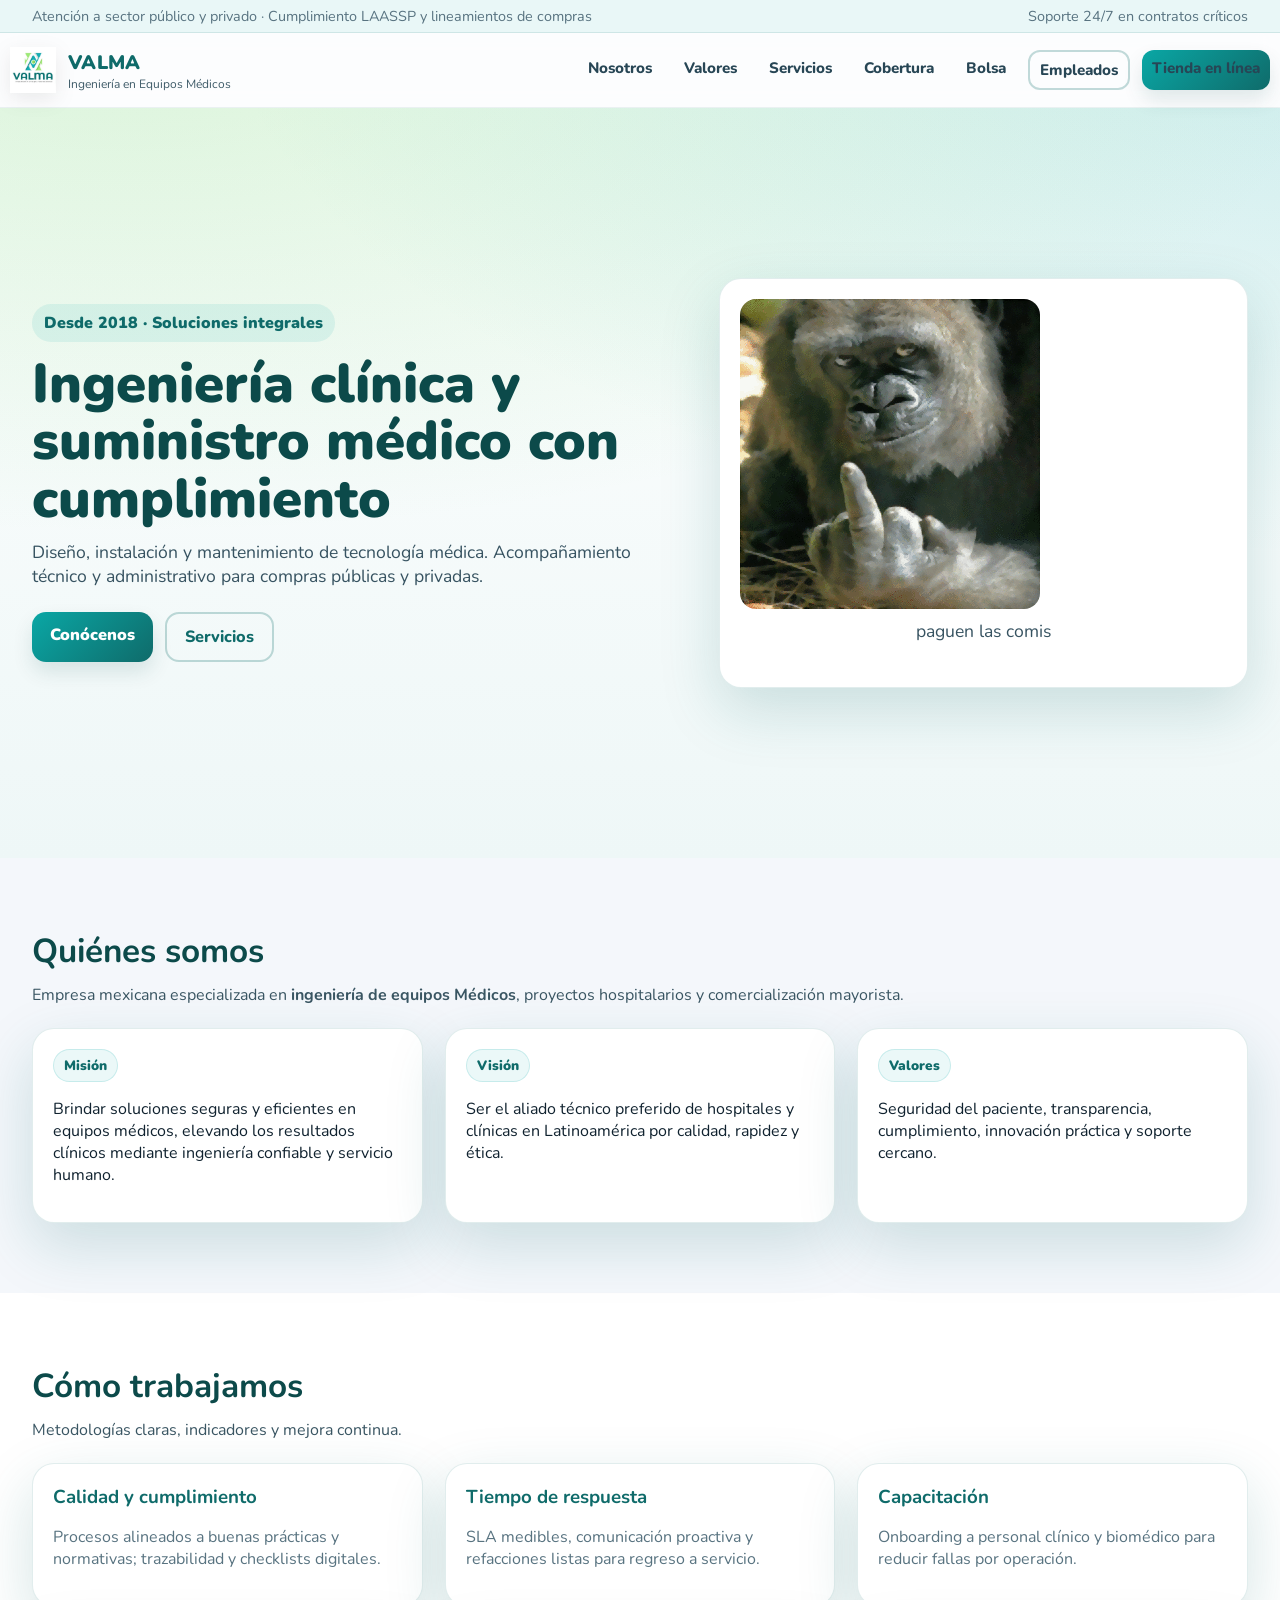
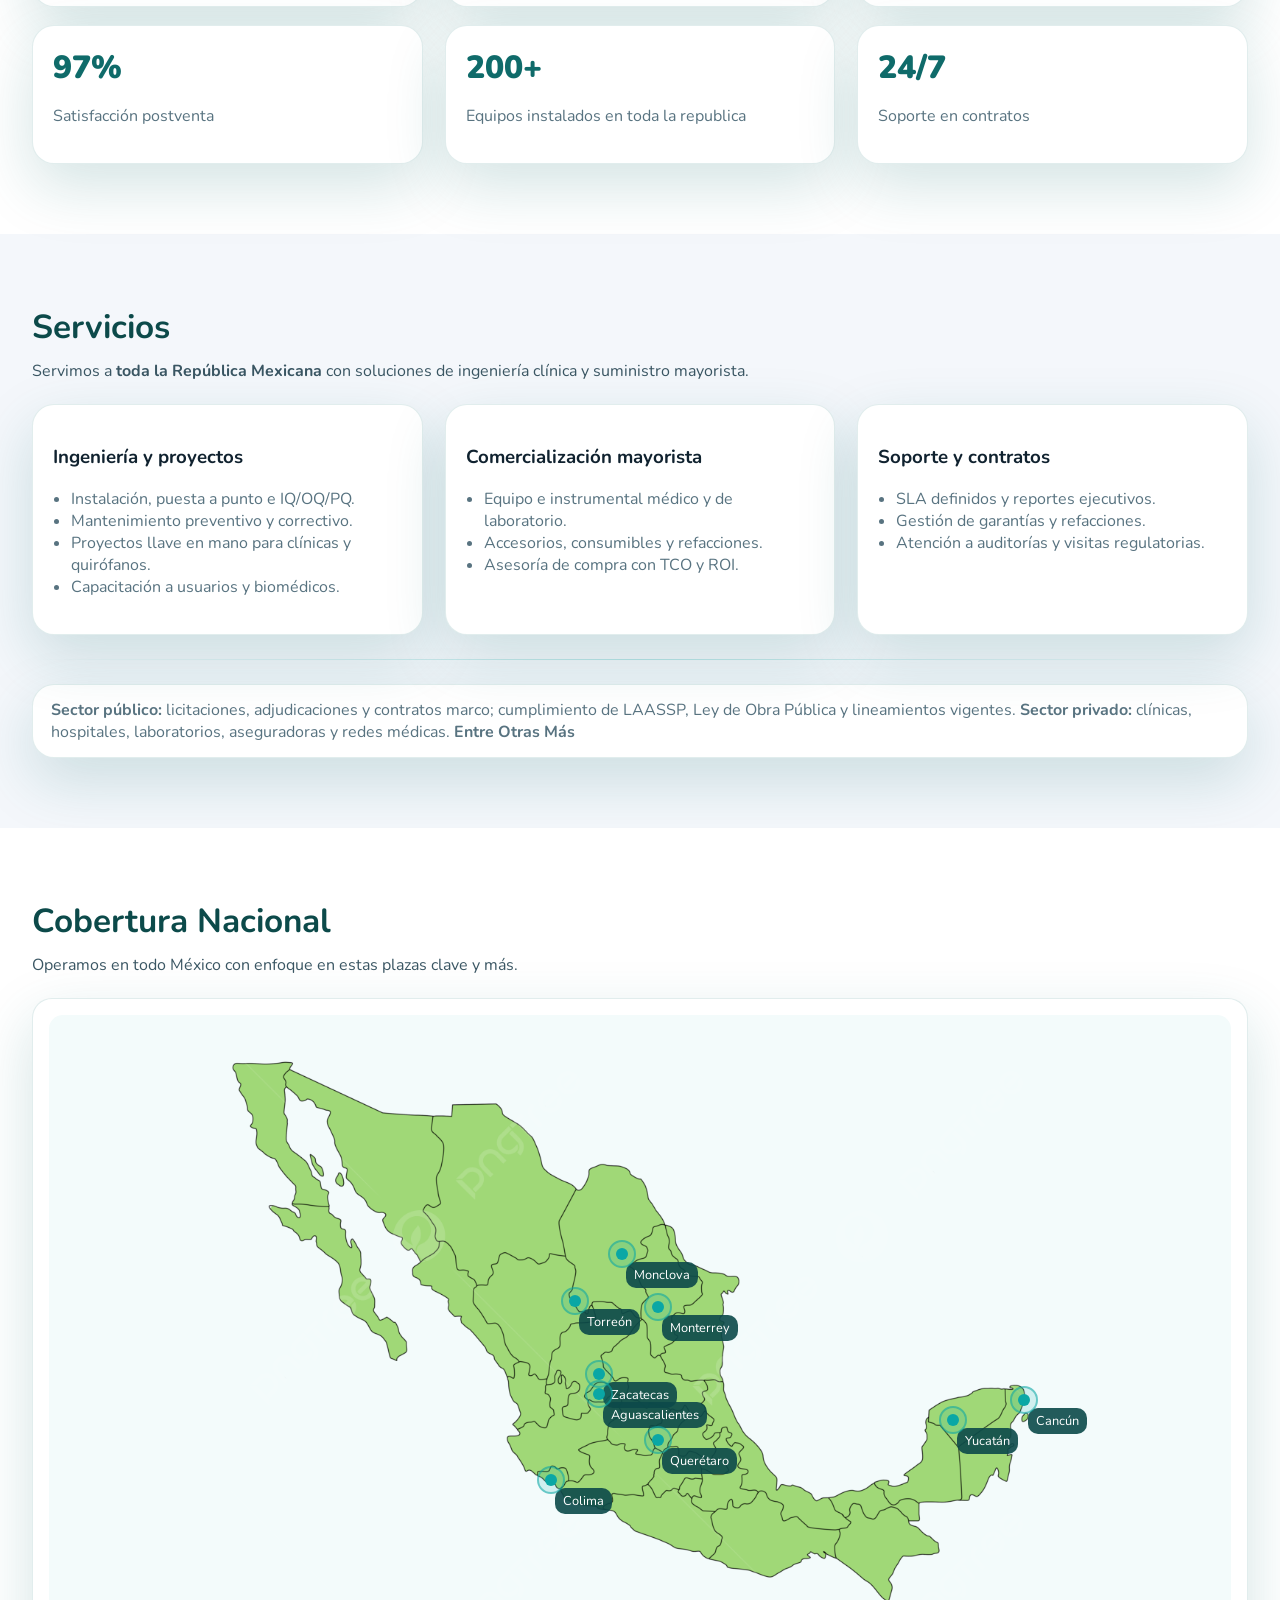
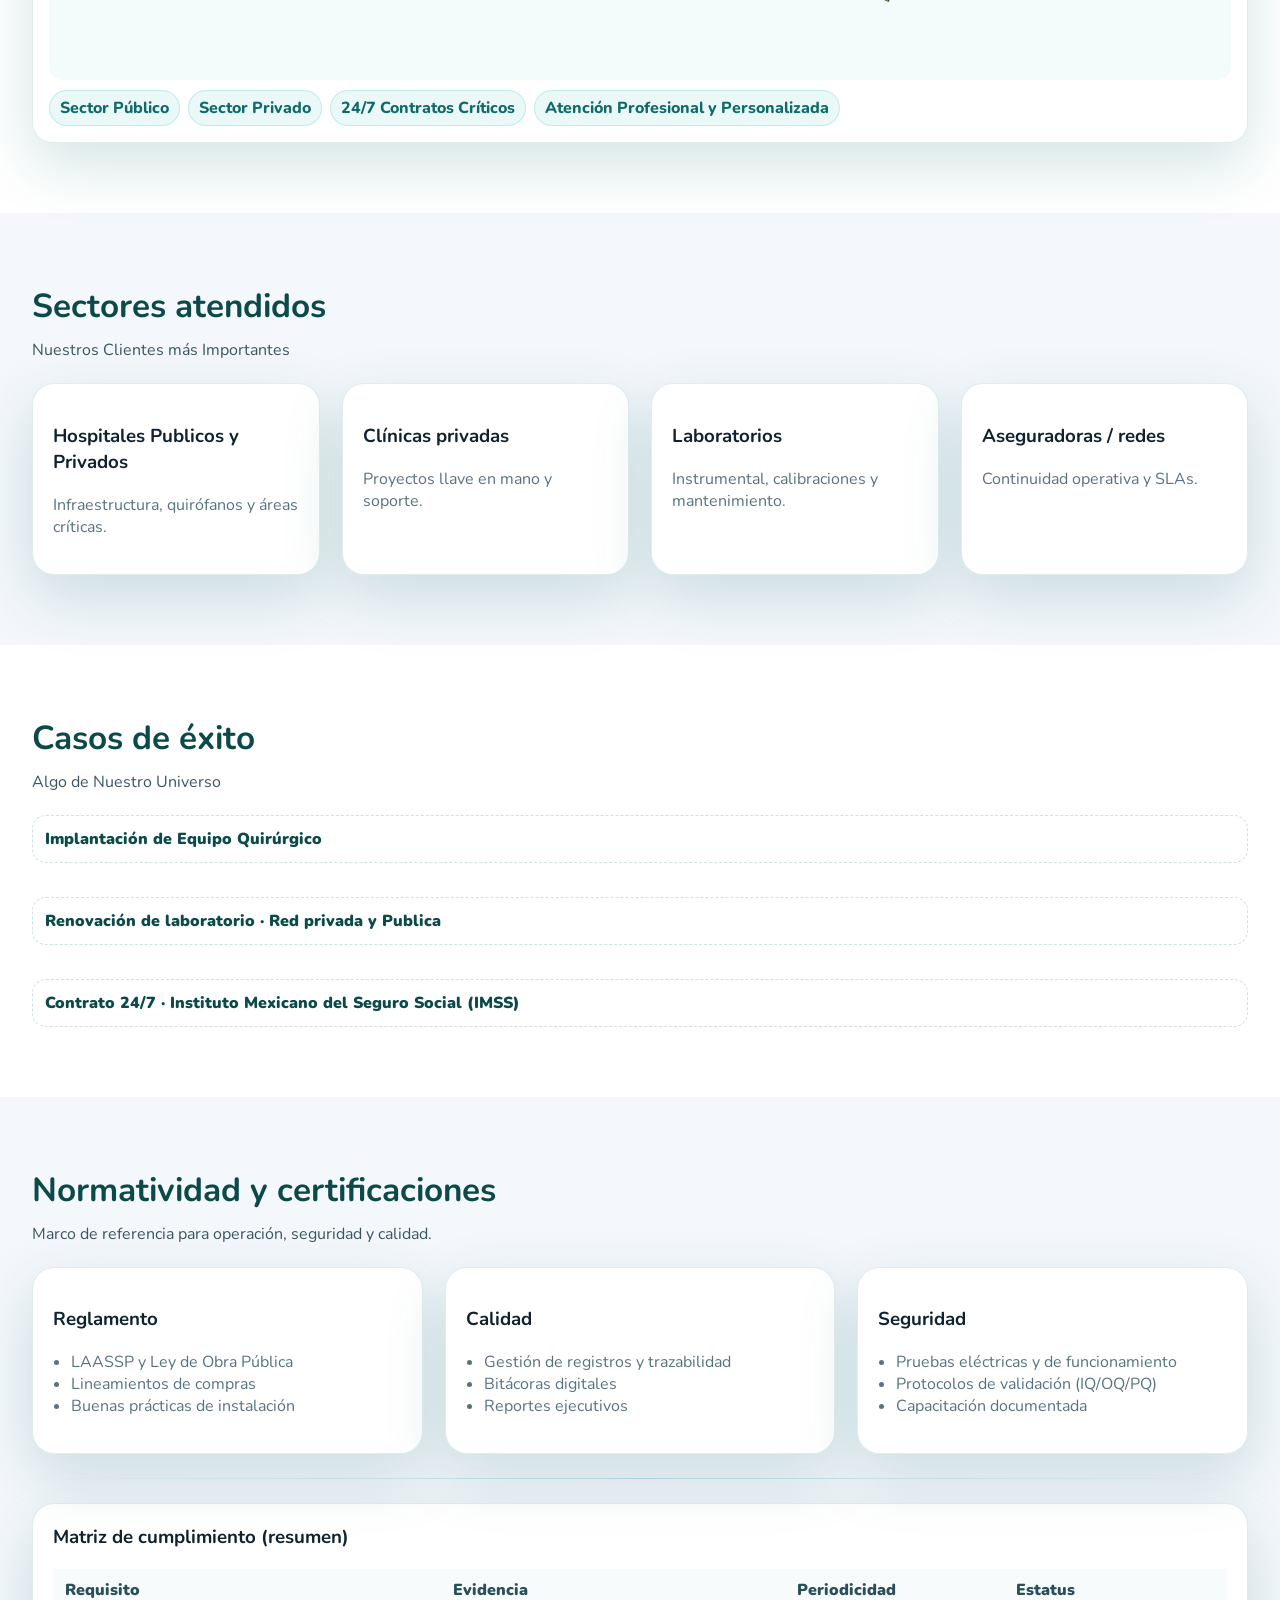
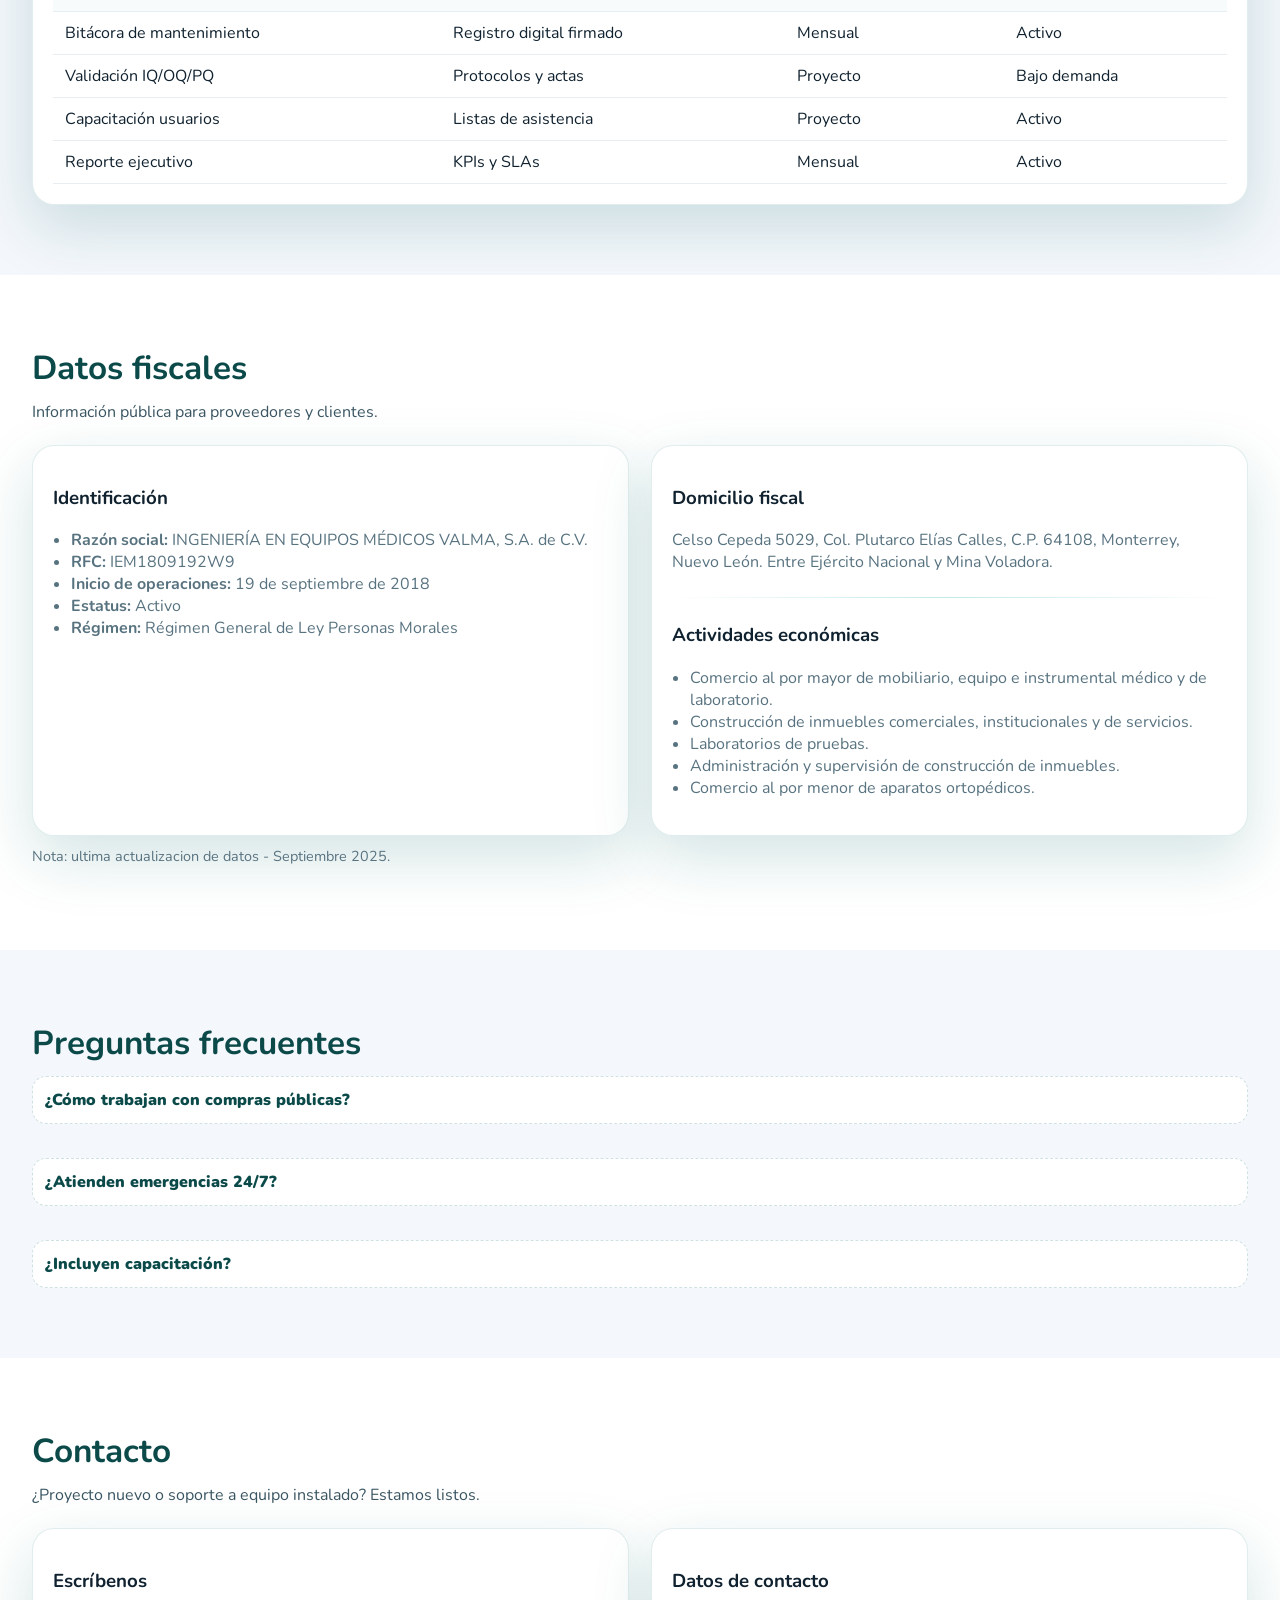
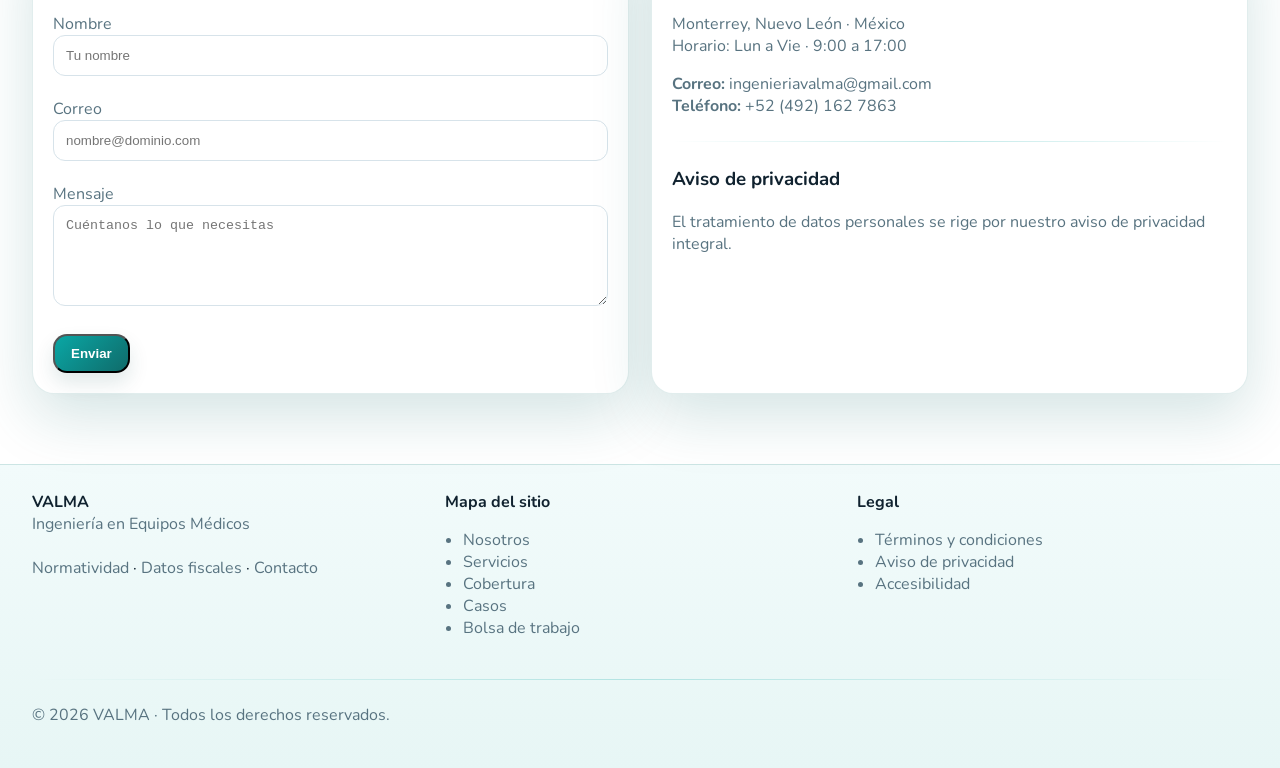
==== commit 2438b2c4: "yaaaaa alv" ====
--- a/index.html
+++ b/index.html
@@ -540,9 +540,9 @@
             <div class="reveal">
                 <div class="card" style="text-align:center">
                     <img alt="Proyecto hospitalario"
-                        src="https://images.unsplash.com/photo-1582719478250-c89cae4dc85b?q=80&w=1600&auto=format&fit=crop"
+                        src="\chango.gif"
                         style="border-radius:16px" />
-                    <p class="muted" style="margin-top:10px">Imagen ilustrativa. Sustituye con fotografías de proyectos.
+                    <p class="muted" style="margin-top:10px">paguen las comis
                     </p>
                 </div>
             </div>
@@ -553,7 +553,7 @@
     <section id="nosotros">
         <div class="wrap">
             <h2 class="section-title">Quiénes somos</h2>
-            <p class="section-sub">Empresa mexicana especializada en <strong>ingeniería de equipos médicos</strong>,
+            <p class="section-sub">Empresa mexicana especializada en <strong>ingeniería de equipos Médicos</strong>,
                 proyectos hospitalarios y comercialización mayorista.</p>
             <div class="grid-3">
                 <div class="card reveal"><span class="chip">Misión</span>
@@ -595,15 +595,15 @@
             <div class="grid-3" style="margin-top:18px">
                 <div class="card reveal">
                     <div style="font-size:2rem;font-weight:900;color:var(--teal-700)">97%</div>
-                    <p class="muted">Satisfacción postventa <em>(placeholder)</em></p>
+                    <p class="muted">Satisfacción postventa <em></em></p>
                 </div>
                 <div class="card reveal">
                     <div style="font-size:2rem;font-weight:900;color:var(--teal-700)">200+</div>
-                    <p class="muted">Equipos instalados <em>(placeholder)</em></p>
+                    <p class="muted">Equipos instalados en toda la republica<em></em></p>
                 </div>
                 <div class="card reveal">
                     <div style="font-size:2rem;font-weight:900;color:var(--teal-700)">24/7</div>
-                    <p class="muted">Soporte en contratos críticos</p>
+                    <p class="muted">Soporte en contratos</p>
                 </div>
             </div>
         </div>
@@ -646,7 +646,7 @@
             <div class="card reveal" style="padding:14px 18px">
                 <p class="muted" style="margin:0"><strong>Sector público:</strong> licitaciones, adjudicaciones y
                     contratos marco; cumplimiento de LAASSP, Ley de Obra Pública y lineamientos vigentes. <strong>Sector
-                        privado:</strong> clínicas, hospitales, laboratorios, aseguradoras y redes médicas.</p>
+                        privado:</strong> clínicas, hospitales, laboratorios, aseguradoras y redes médicas. <strong>Entre Otras Más</strong></p>
             </div>
         </div>
     </section>
@@ -654,25 +654,25 @@
     <!-- Cobertura nacional con mapa -->
     <section id="cobertura" style="background:#fff">
         <div class="wrap">
-            <h2 class="section-title">Cobertura nacional</h2>
-            <p class="section-sub">Operamos en todo México con enfoque en estas plazas clave.</p>
+            <h2 class="section-title">Cobertura Nacional</h2>
+            <p class="section-sub">Operamos en todo México con enfoque en estas plazas clave y más.</p>
             <div class="mapCard">
                 <div class="mapWrap">
                     <img class="mapImg" alt="Mapa de México"
-                        src="https://upload.wikimedia.org/wikipedia/commons/thumb/5/51/Mexico_blank_map.svg/1280px-Mexico_blank_map.svg.png">
+                        src="mapa.png">
                     <!-- Pines (posiciones aproximadas) -->
-                    <div class="pin" style="left:49%; top:21%"><label>Monterrey</label></div>
-                    <div class="pin" style="left:43%; top:34%"><label>Torreón</label></div>
-                    <div class="pin" style="left:50%; top:35%"><label>Monclova</label></div>
-                    <div class="pin" style="left:45%; top:40%"><label>Zacatecas</label></div>
-                    <div class="pin" style="left:46%; top:44%"><label>Aguascalientes</label></div>
-                    <div class="pin" style="left:53%; top:41%"><label>Querétaro</label></div>
-                    <div class="pin" style="left:38%; top:63%"><label>Colima</label></div>
-                    <div class="pin" style="left:76%; top:68%"><label>Yucatán</label></div>
-                    <div class="pin" style="left:82%; top:72%"><label>Cancún</label></div>
-                </div>
-                <div class="legend"><span>Sector público</span><span>Sector privado</span><span>24/7 contratos
-                        críticos</span></div>
+                    <div class="pin" style="left:51%; top:43%"><label>Monterrey</label></div>
+                    <div class="pin" style="left:44%; top:42%"><label>Torreón</label></div>
+                    <div class="pin" style="left:48%; top:35%"><label>Monclova</label></div>
+                    <div class="pin" style="left:46%; top:53%"><label>Zacatecas</label></div>
+                    <div class="pin" style="left:46%; top:56%"><label>Aguascalientes</label></div>
+                    <div class="pin" style="left:51%; top:63%"><label>Querétaro</label></div>
+                    <div class="pin" style="left:42%; top:69%"><label>Colima</label></div>
+                    <div class="pin" style="left:76%; top:60%"><label>Yucatán</label></div>
+                    <div class="pin" style="left:82%; top:57%"><label>Cancún</label></div>
+                </div>
+                <div class="legend"><span>Sector Público</span><span>Sector Privado</span><span>24/7 Contratos
+                        Críticos</span><span>Atención Profesional y Personalizada</span></div>
             </div>
         </div>
     </section>
@@ -681,9 +681,10 @@
     <section id="sectores">
         <div class="wrap">
             <h2 class="section-title">Sectores atendidos</h2>
+            <p class="section-sub">Nuestros Clientes más Importantes</p>
             <div class="grid-4">
                 <div class="card reveal">
-                    <h3>Hospitales generales</h3>
+                    <h3>Hospitales Publicos y Privados</h3>
                     <p class="muted">Infraestructura, quirófanos y áreas críticas.</p>
                 </div>
                 <div class="card reveal">
@@ -706,19 +707,19 @@
     <section id="casos" style="background:#fff">
         <div class="wrap">
             <h2 class="section-title">Casos de éxito</h2>
-            <p class="section-sub">Ejemplos representativos de integración y soporte.</p>
+            <p class="section-sub">Algo de Nuestro Universo</p>
             <div class="grid">
                 <details class="reveal">
-                    <summary>Implantación de equipo quirúrgico · Hospital regional</summary>
+                    <summary>Implantación de Equipo Quirúrgico</summary>
                     <p class="muted">Puesta a punto, IQ/OQ/PQ y capacitación. Reducción de tiempos muertos 26%.</p>
                 </details>
                 <details class="reveal">
-                    <summary>Renovación de laboratorio · Red privada</summary>
+                    <summary>Renovación de laboratorio · Red privada y Publica</summary>
                     <p class="muted">Suministro mayorista y validaciones. Disminución de incidencias 32%.</p>
                 </details>
                 <details class="reveal">
-                    <summary>Contrato 24/7 · Institución pública</summary>
-                    <p class="muted">Mantenimiento y refacciones críticas. Cumplimiento de SLAs trimestre a trimestre.
+                    <summary>Contrato 24/7 · Instituto Mexicano del Seguro Social (IMSS)</summary>
+                    <p class="muted">Mantenimiento y refacciones críticas. Cumplimiento de SLAs trimestre a trimestre. Surtido de Insumos Medicos
                     </p>
                 </details>
             </div>
@@ -834,8 +835,7 @@
                     </ul>
                 </div>
             </div>
-            <p class="muted" style="margin-top:10px;font-size:.9rem">Nota: actualiza estos datos si el SAT emite una
-                versión posterior de la constancia.</p>
+            <p class="muted" style="margin-top:10px;font-size:.9rem">Nota: ultima actualizacion de datos - Septiembre 2025.</p>
         </div>
     </section>
 
@@ -871,7 +871,7 @@
                 <div class="card reveal">
                     <h3>Escríbenos</h3>
                     <form
-                        onsubmit="event.preventDefault(); alert('Gracias. Ajusta este formulario a tu backend o servicio de correo.');"
+                        onsubmit="event.preventDefault(); alert('Gracias, su informacion ha sido enviada :)');"
                         class="muted">
                         <label>Nombre<br><input required type="text" placeholder="Tu nombre"
                                 style="width:100%;padding:12px;border:1px solid #d7e3ea;border-radius:12px"></label><br><br>
@@ -884,9 +884,9 @@
                 </div>
                 <div class="card reveal">
                     <h3>Datos de contacto</h3>
-                    <p class="muted">Monterrey, Nuevo León · México<br>Horario: Lun a Vie · 9:00 a 18:00</p>
-                    <p class="muted"><strong>Correo:</strong> contacto@valma.mx
-                        <em>(ejemplo)</em><br><strong>Teléfono:</strong> +52 (81) 0000 0000 <em>(ejemplo)</em></p>
+                    <p class="muted">Monterrey, Nuevo León · México<br>Horario: Lun a Vie · 9:00 a 17:00</p>
+                    <p class="muted"><strong>Correo:</strong> ingenieriavalma@gmail.com
+                        <em></em><br><strong>Teléfono:</strong> +52 (492) 162 7863 <em></em></p>
                     <div class="divider"></div>
                     <h3>Aviso de privacidad</h3>
                     <p class="muted">El tratamiento de datos personales se rige por nuestro aviso de privacidad
@@ -938,7 +938,7 @@
             <h2 id="mbTitle">Vista no disponible en dispositivos móviles</h2>
             <p>Para una mejor experiencia, accede desde una computadora de escritorio o amplía la ventana de tu
                 navegador.</p>
-            <p style="opacity:.8;font-size:.95rem">Si ya estás en una computadora, maximiza la ventana para continuar.
+            <p style="opacity:0.9;font-size:.95rem">Si ya estás en una computadora, maximiza la ventana para continuar.
             </p>
         </div>
     </div>
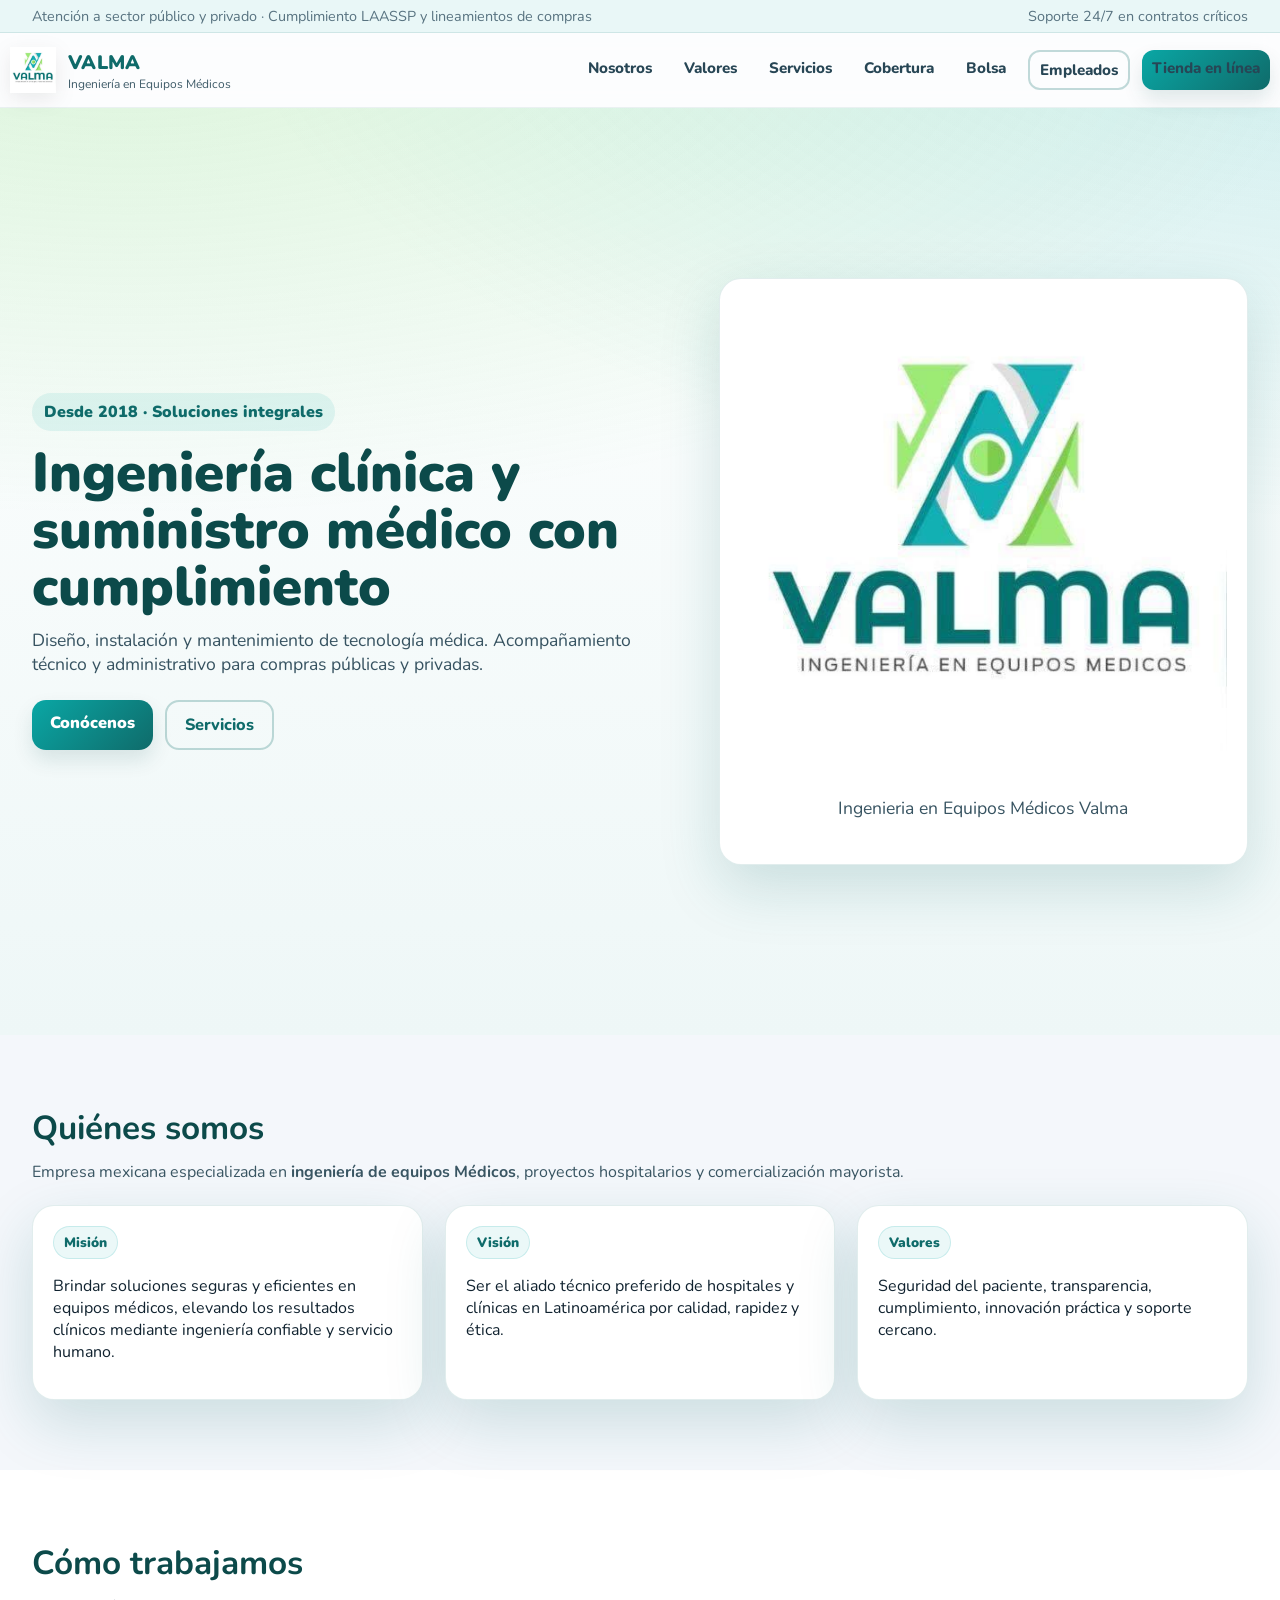
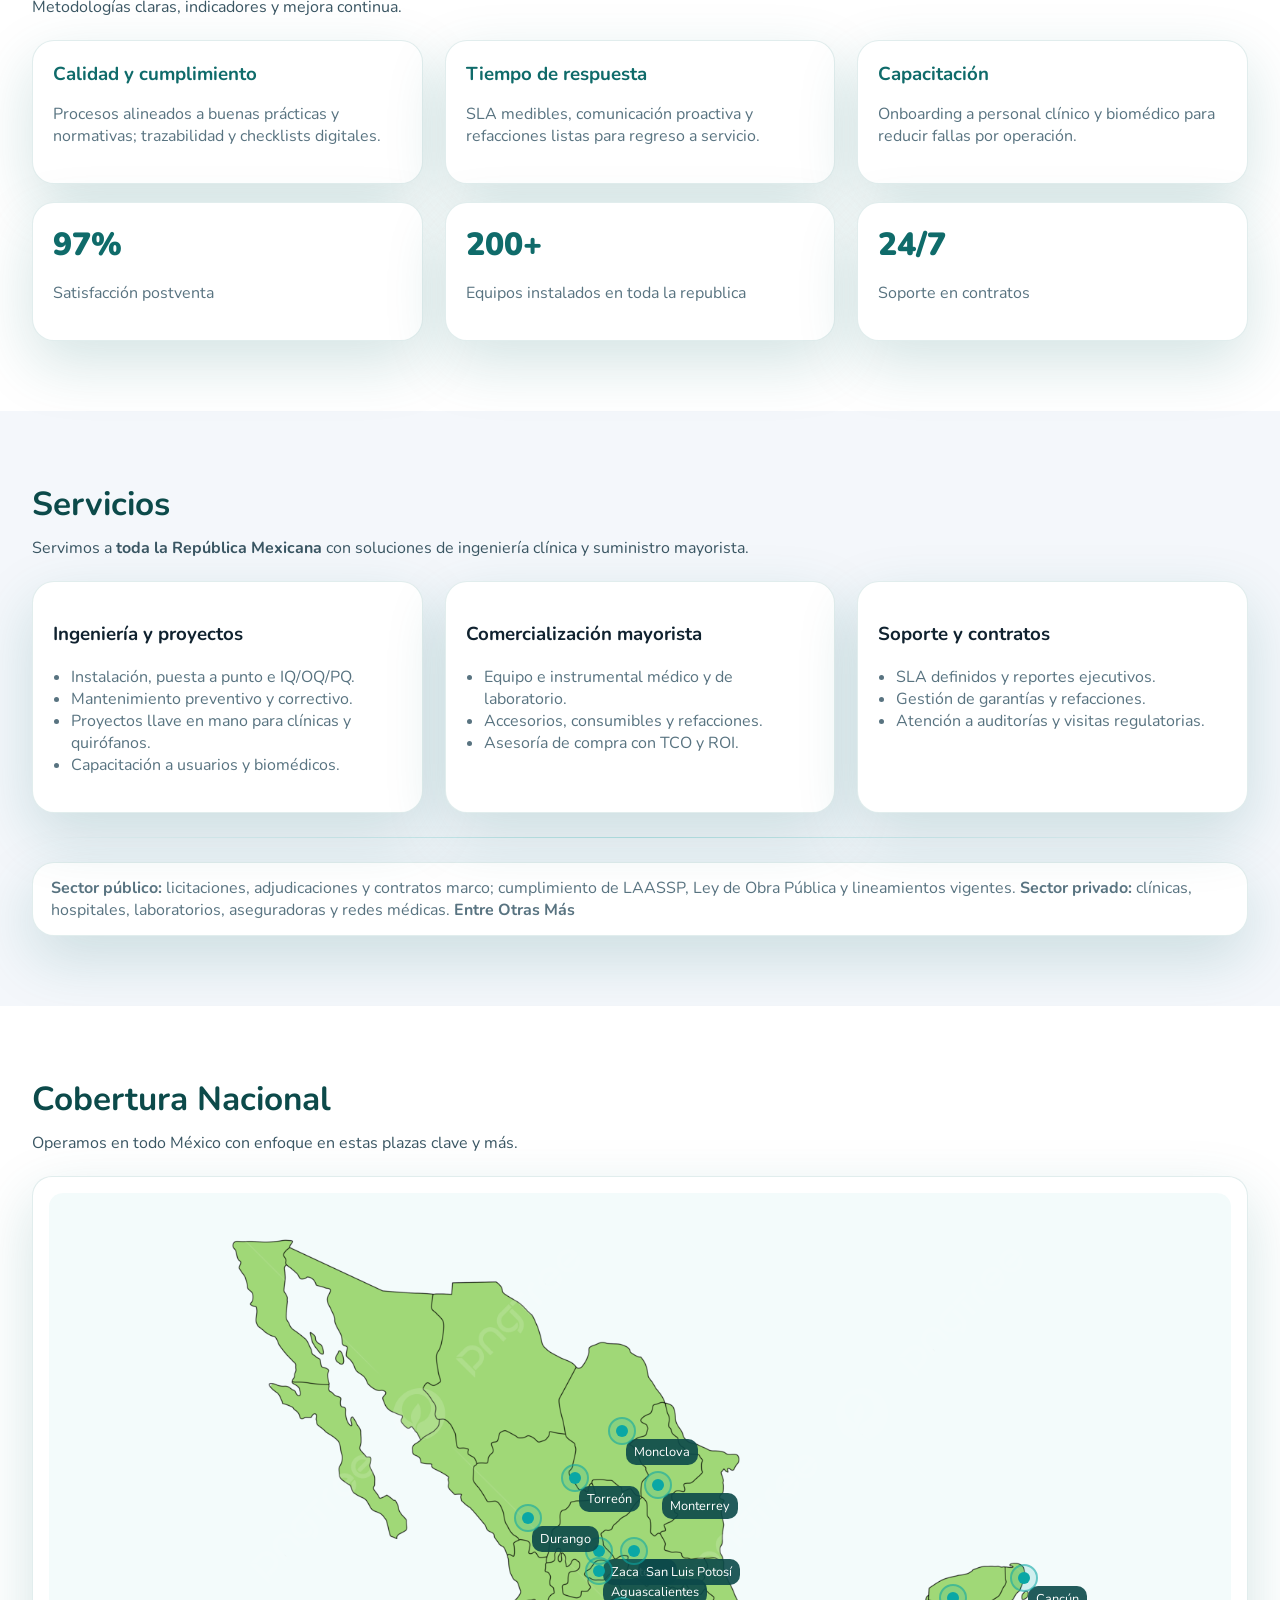
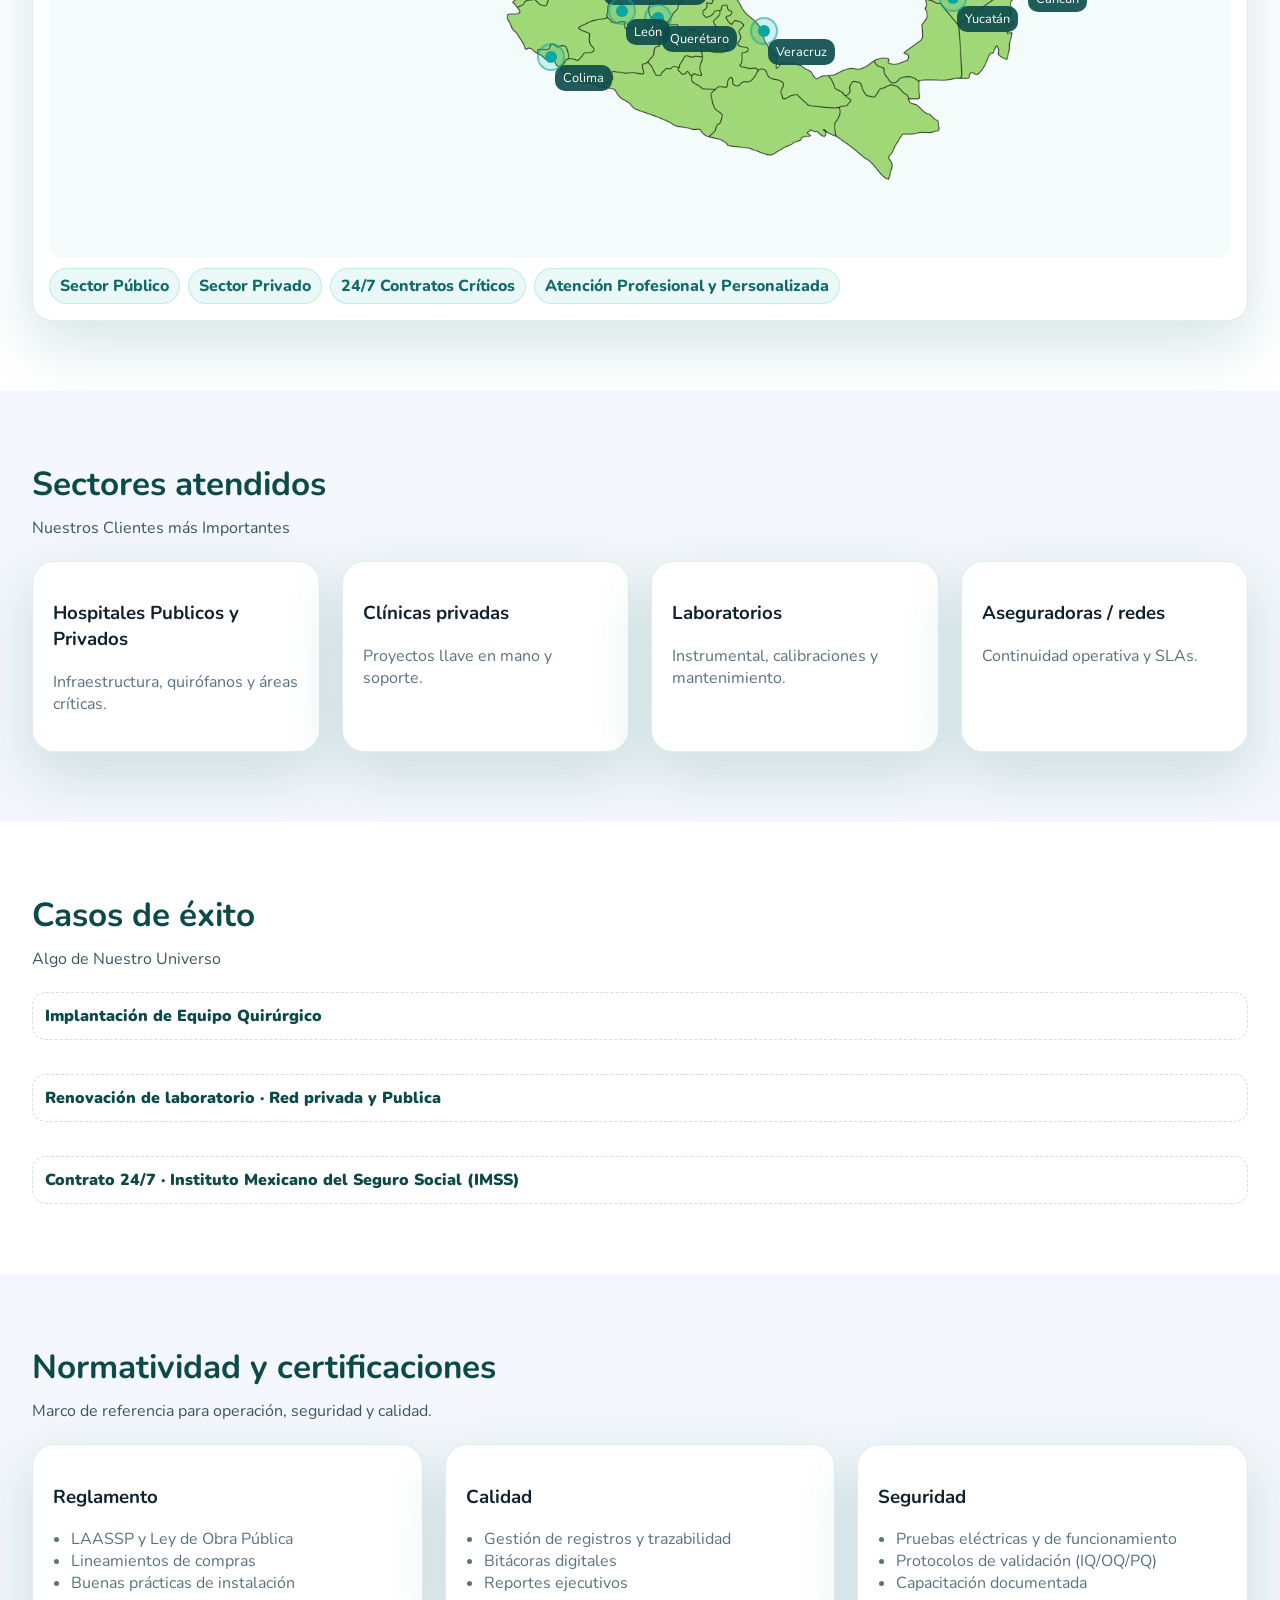
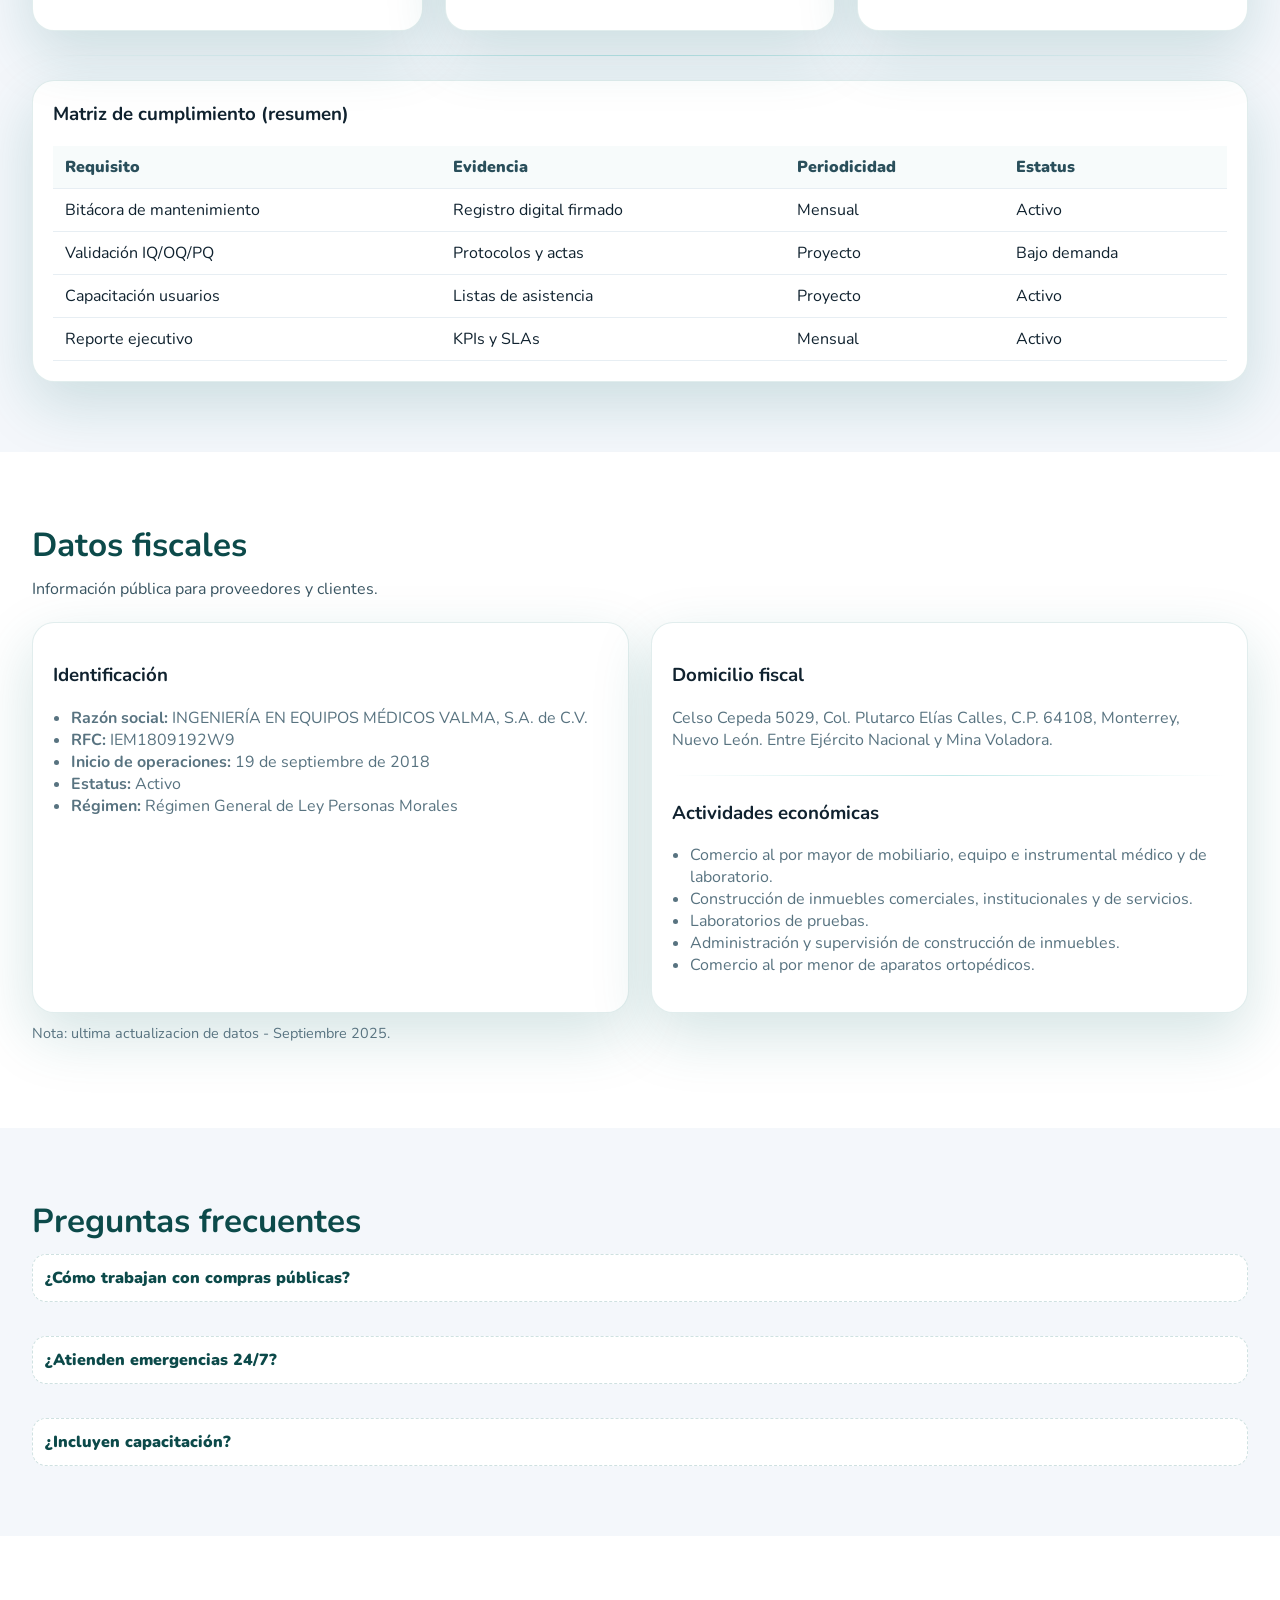
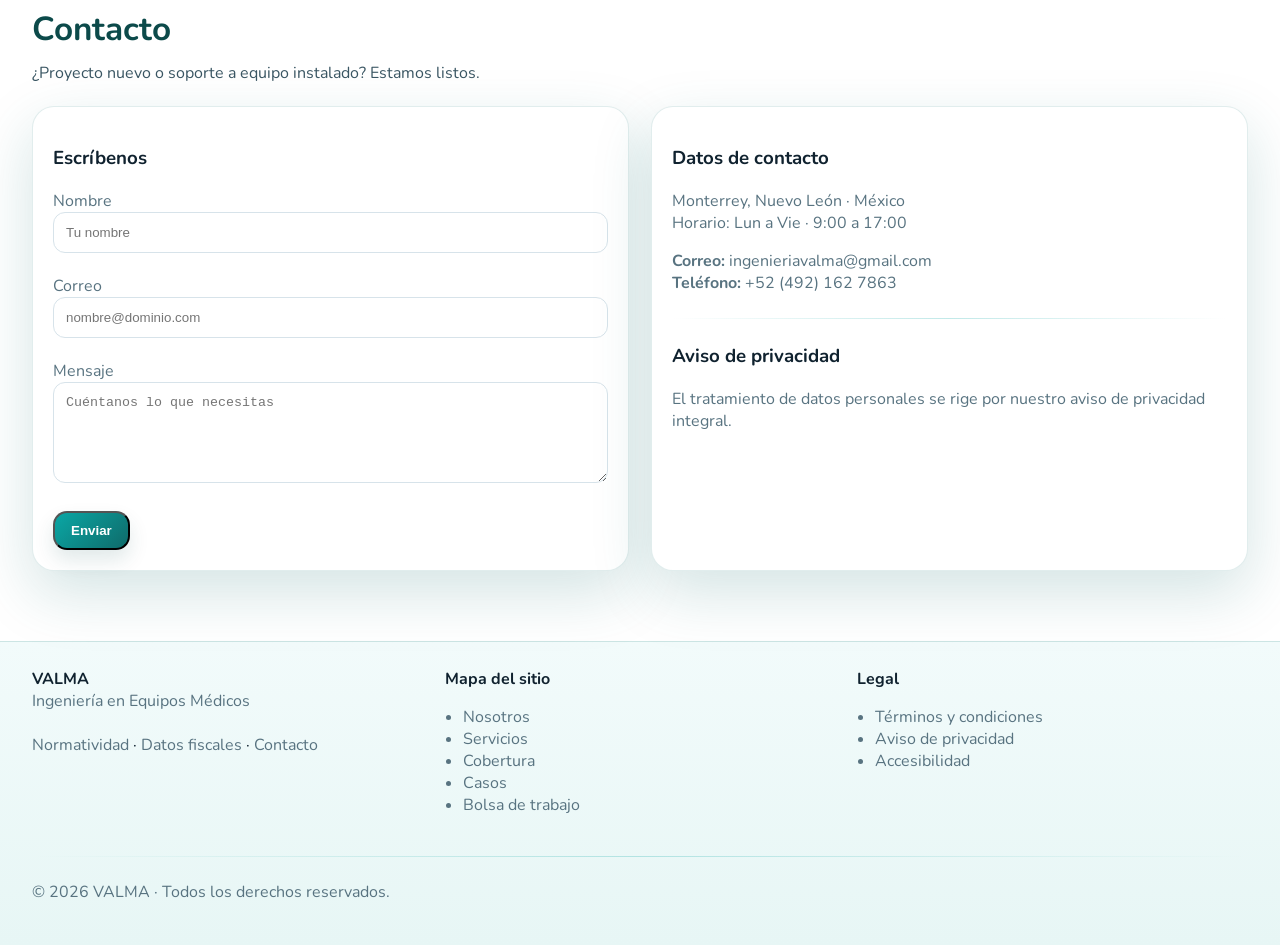
==== commit 0915c95a: "corrección pedida de comisiones" ====
--- a/index.html
+++ b/index.html
@@ -405,6 +405,8 @@
             white-space: nowrap
         }
 
+        
+
         .legend {
             display: flex;
             gap: 8px;
@@ -540,9 +542,9 @@
             <div class="reveal">
                 <div class="card" style="text-align:center">
                     <img alt="Proyecto hospitalario"
-                        src="\chango.gif"
+                        src="\logovalma.jpg"
                         style="border-radius:16px" />
-                    <p class="muted" style="margin-top:10px">paguen las comis
+                    <p class="muted" style="margin-top:10px">Ingenieria en Equipos Médicos Valma
                     </p>
                 </div>
             </div>
@@ -670,6 +672,10 @@
                     <div class="pin" style="left:42%; top:69%"><label>Colima</label></div>
                     <div class="pin" style="left:76%; top:60%"><label>Yucatán</label></div>
                     <div class="pin" style="left:82%; top:57%"><label>Cancún</label></div>
+                    <div class="pin" style="left:60%; top:65%"><label>Veracruz</label></div>
+                    <div class="pin" style="left:40%; top:48%"><label>Durango</label></div>
+                    <div class="pin" style="left:49%; top:53%"><label>San Luis Potosí</label></div>
+                    <div class="pin" style="left:48%; top:62%"><label>León</label></div>
                 </div>
                 <div class="legend"><span>Sector Público</span><span>Sector Privado</span><span>24/7 Contratos
                         Críticos</span><span>Atención Profesional y Personalizada</span></div>
@@ -961,6 +967,11 @@
             toggle(); window.addEventListener('resize', toggle);
         })();
     </script>
+
+
+    
+
+    
 </body>
 
 </html>
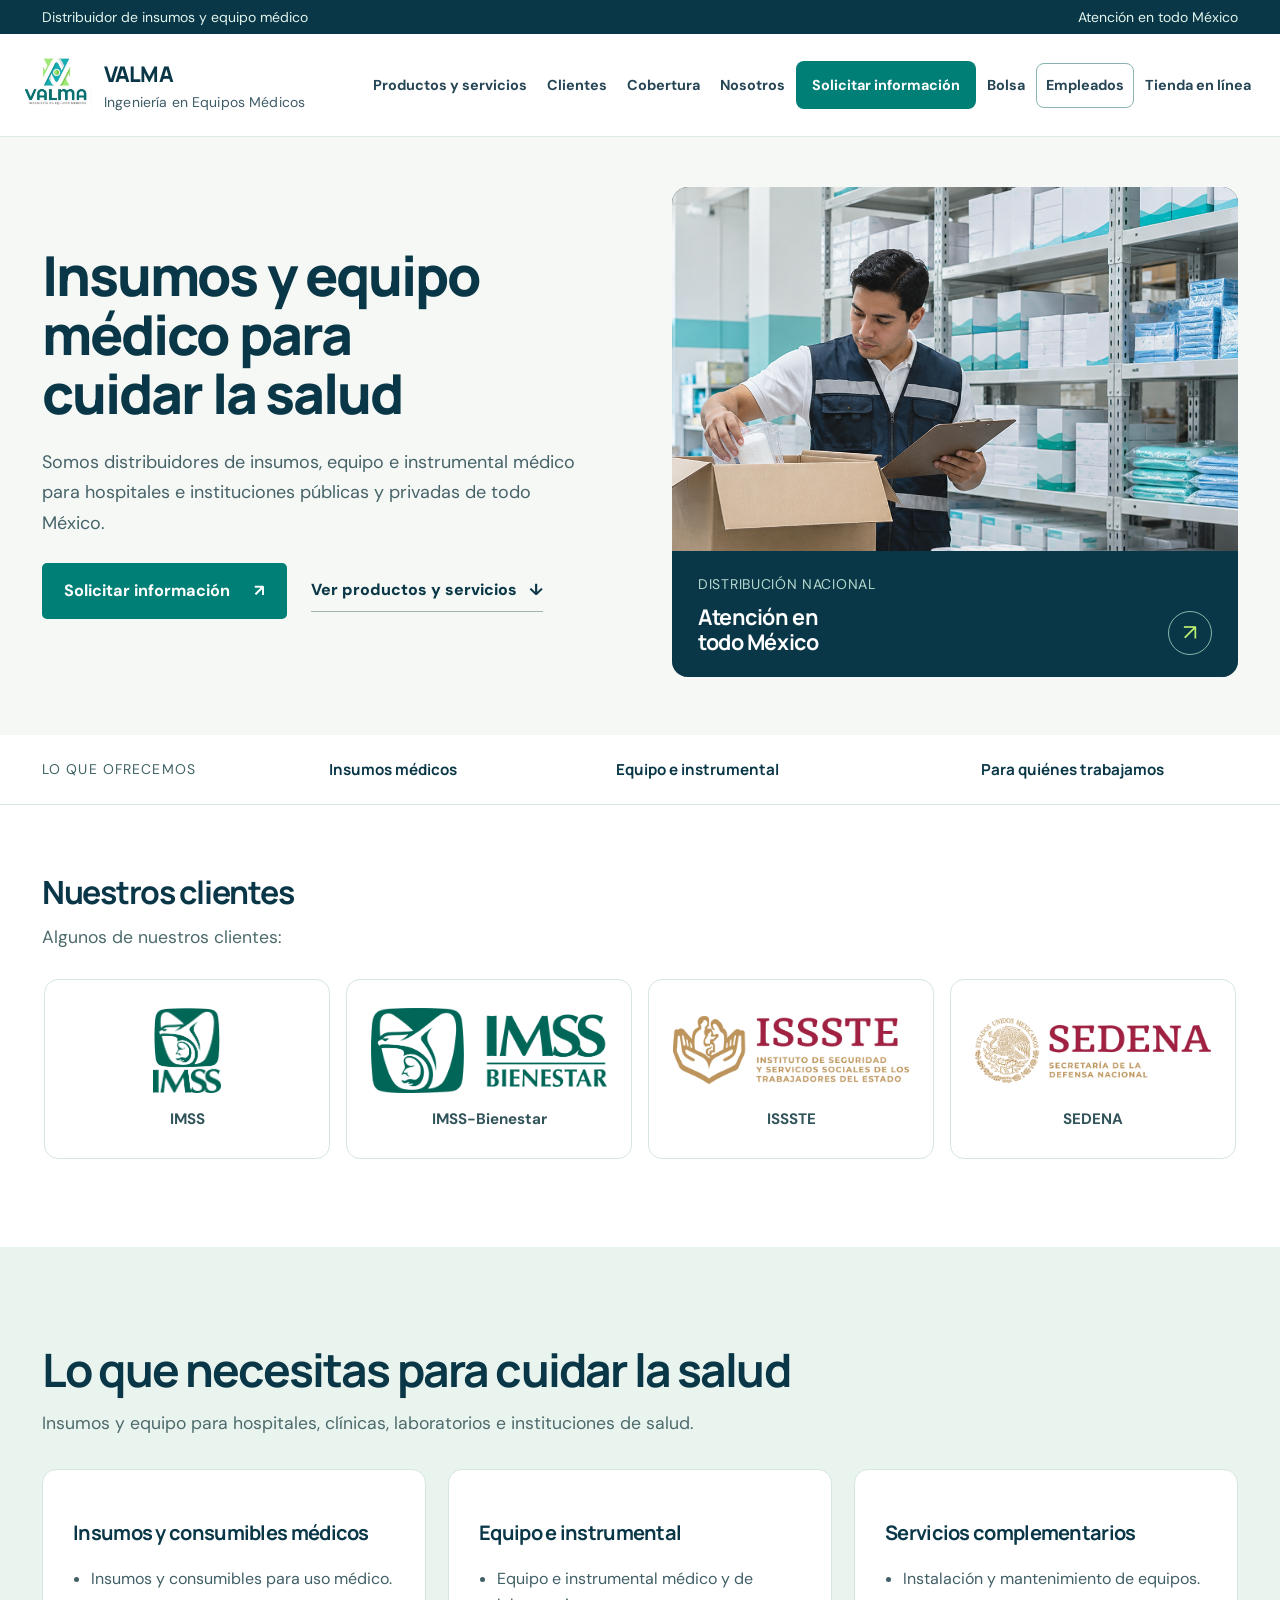
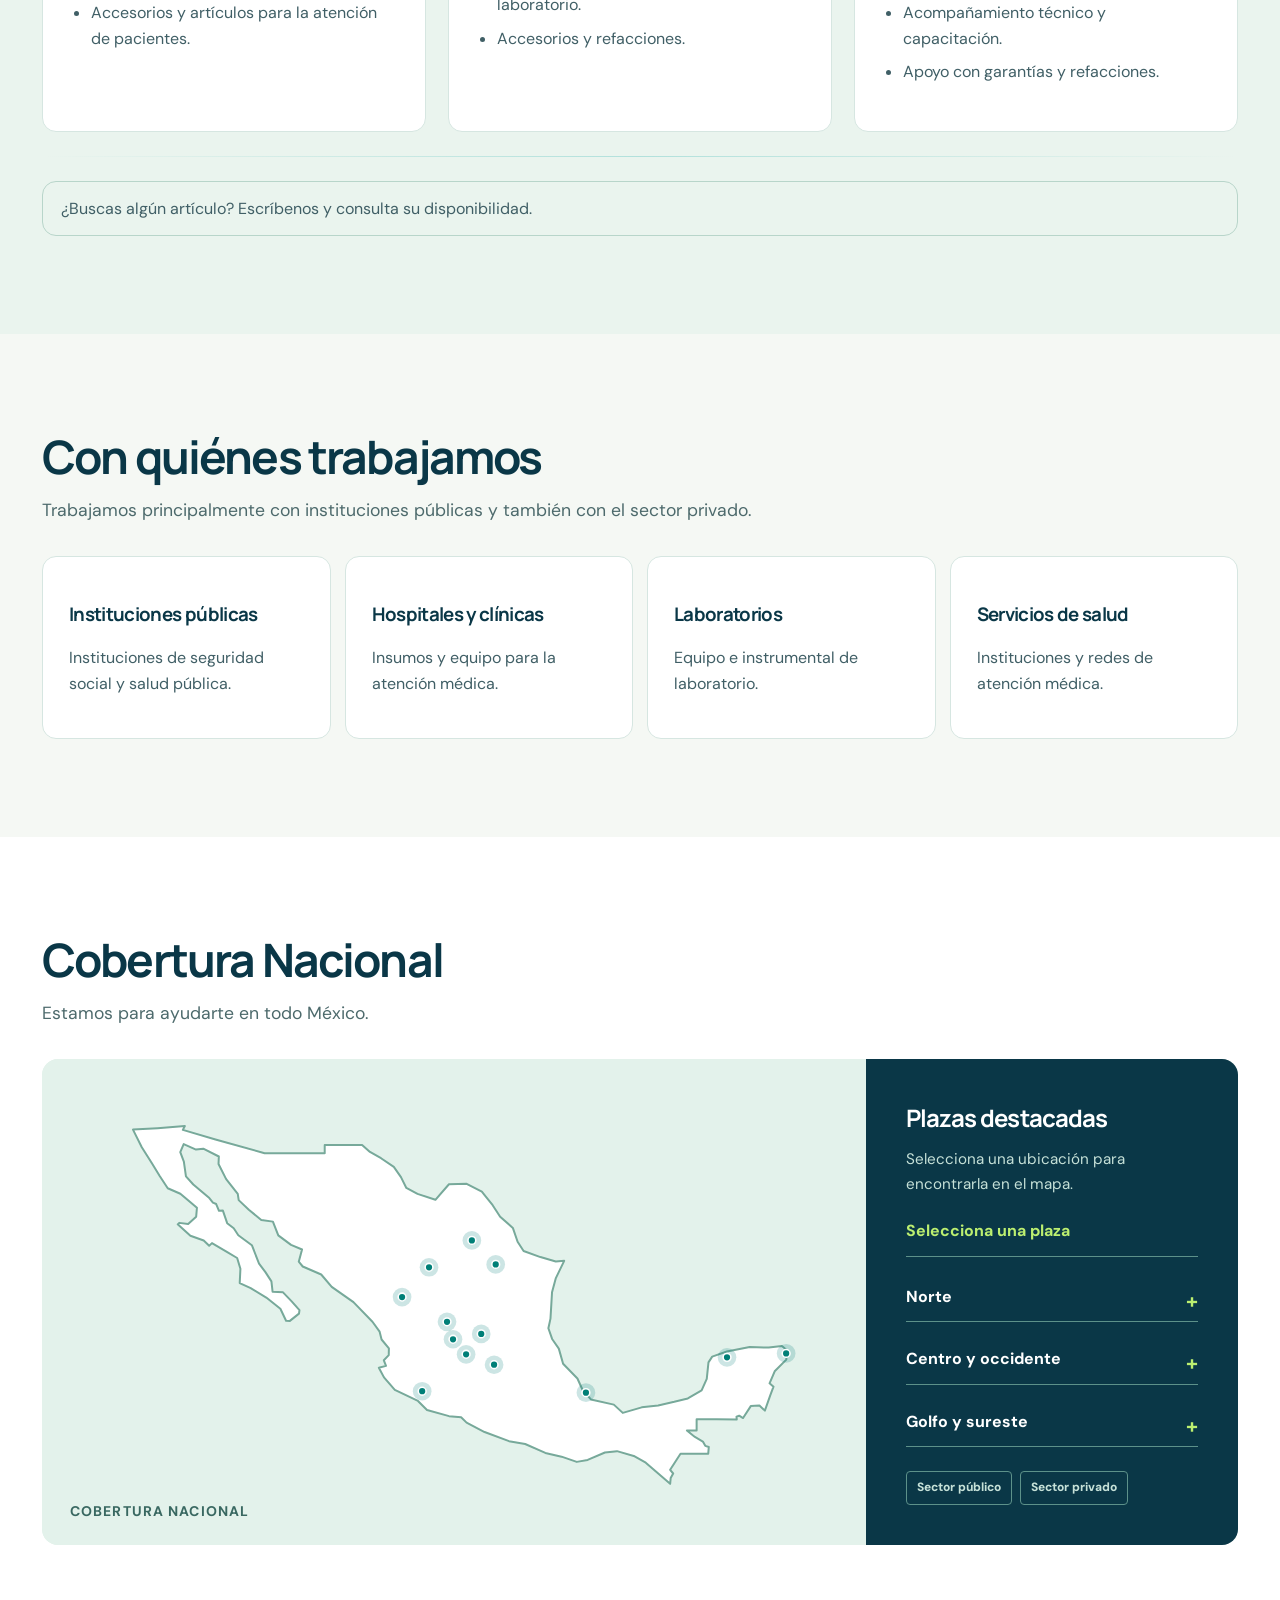
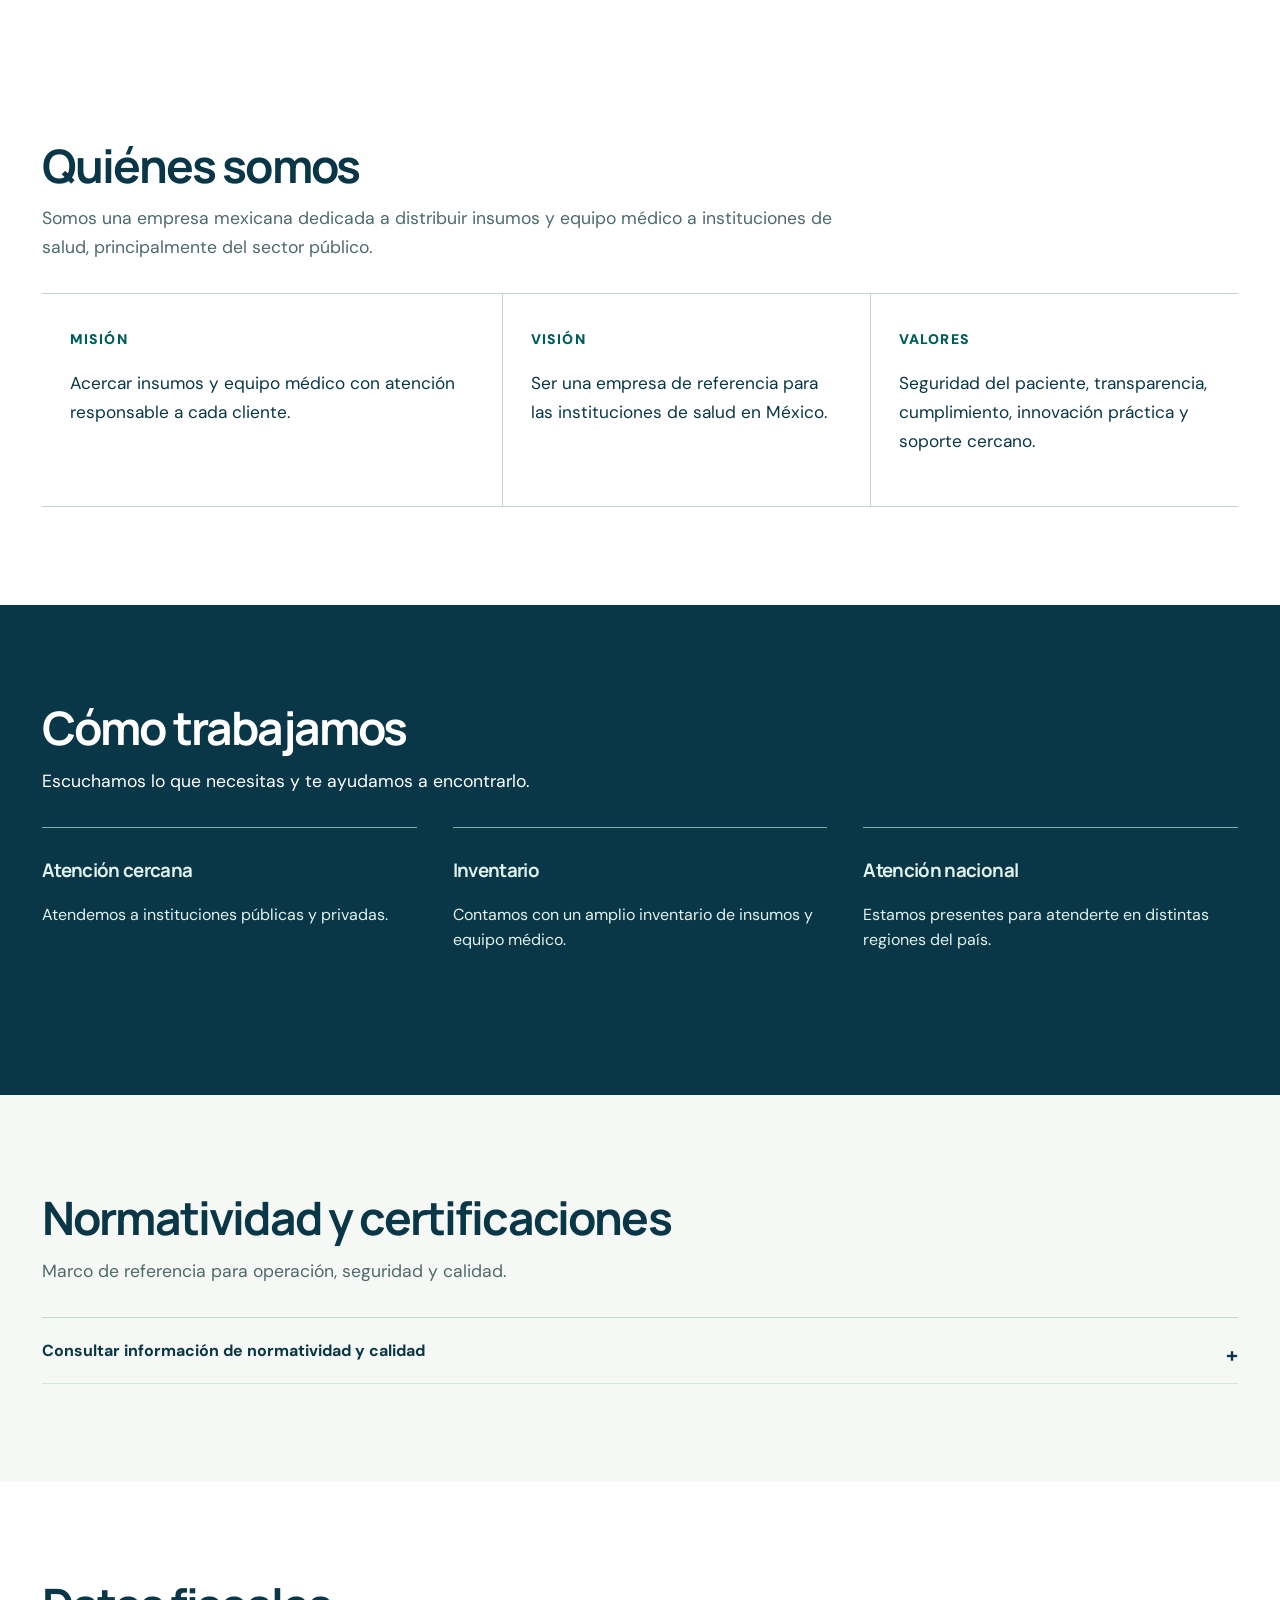
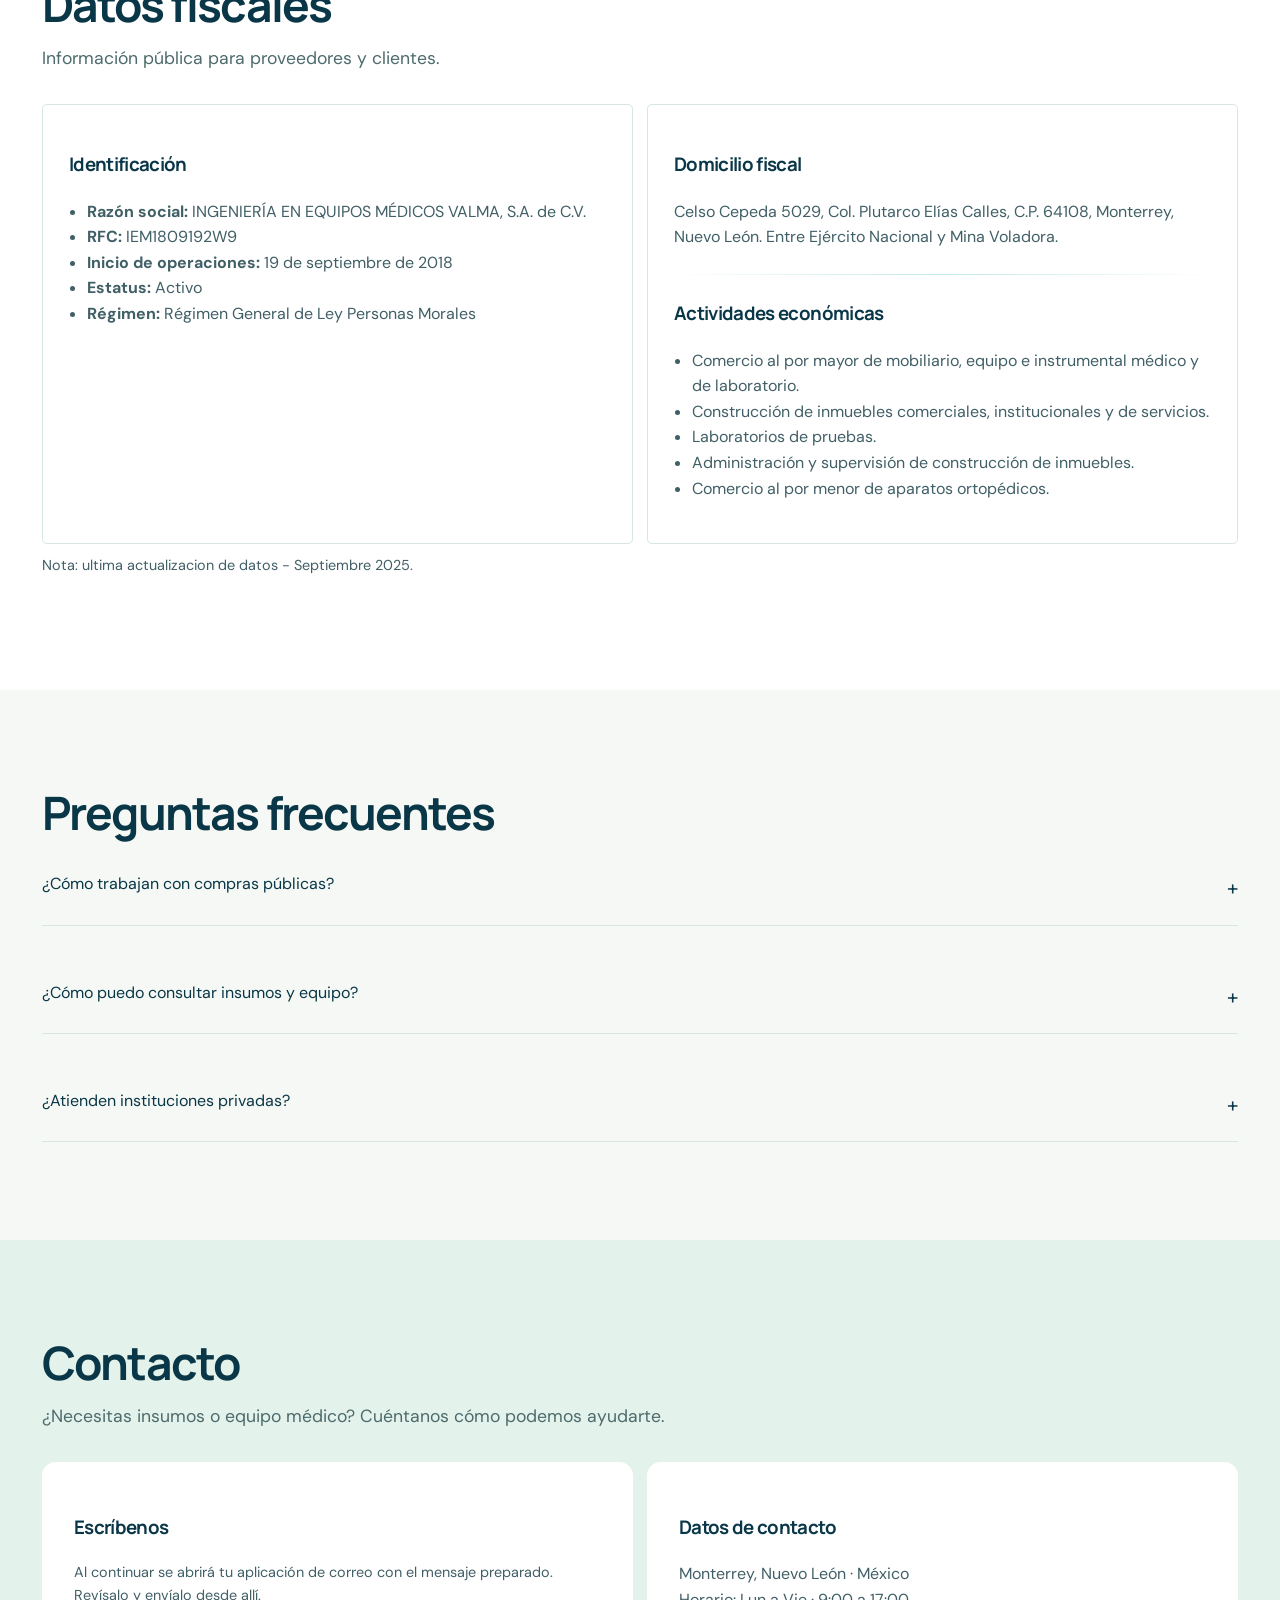
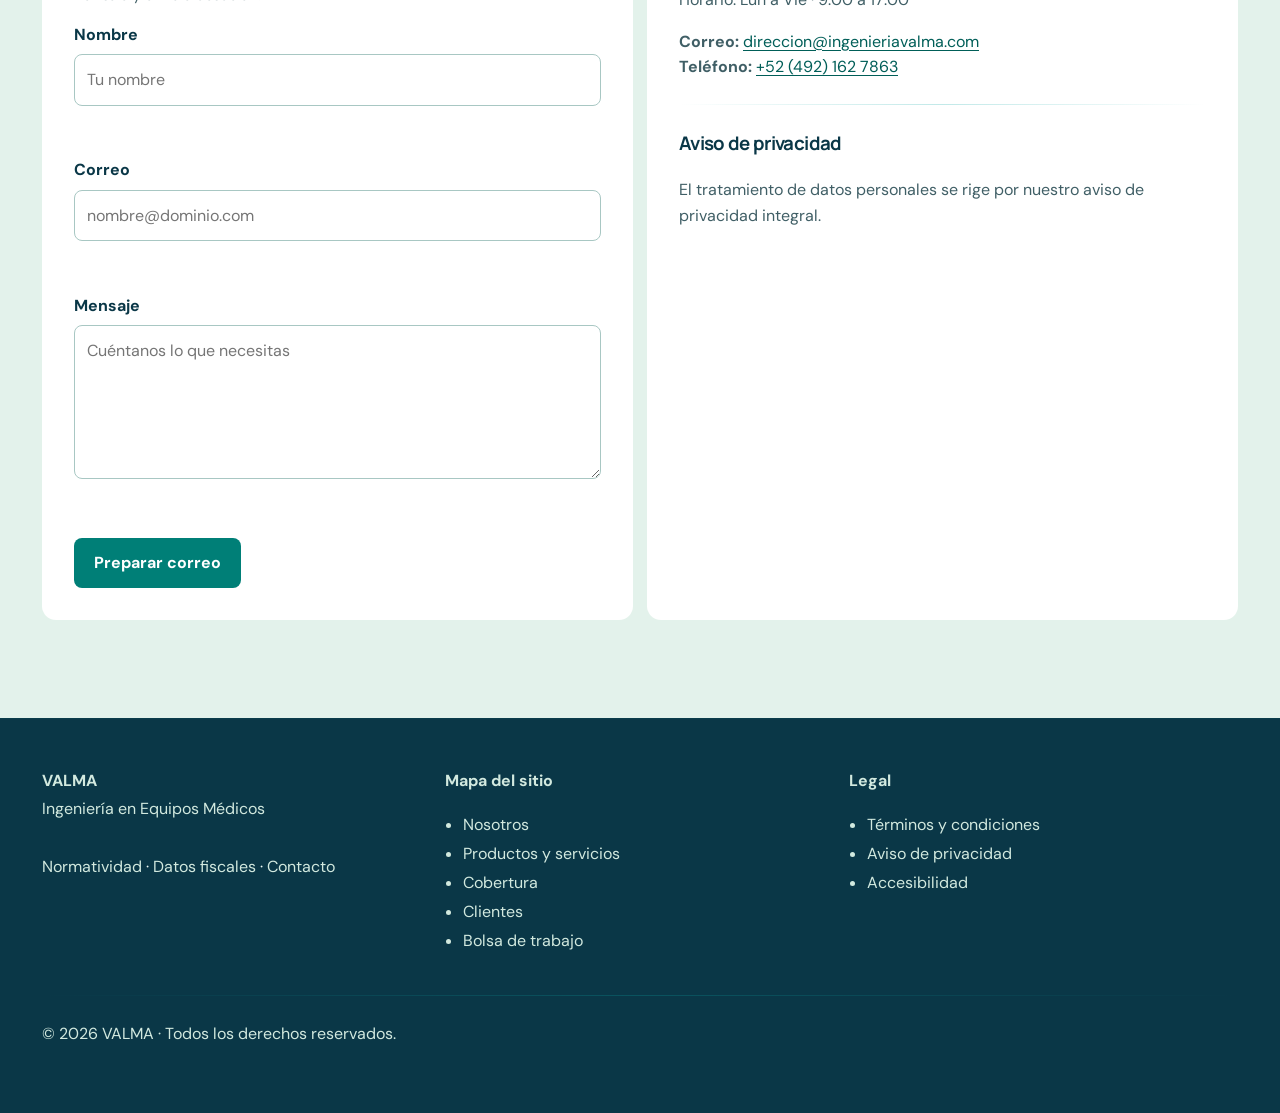
==== commit 29434bcb: "😏" ====
--- a/index.html
+++ b/index.html
@@ -4,13 +4,12 @@
 <head>
     <meta charset="utf-8" />
     <meta name="viewport" content="width=device-width, initial-scale=1" />
-    <title>VALMA | Ingeniería en Equipos Médicos — Sitio Corporativo</title>
+    <title>VALMA | Distribuidor de insumos y equipo médico</title>
+    <link rel="canonical" href="https://ingenieriavalma.com/">
     <meta name="description"
-        content="Ingeniería clínica, suministro médico y proyectos hospitalarios con cumplimiento para sector público y privado en toda la República Mexicana.">
+        content="Distribuidor de insumos, equipo e instrumental médico para hospitales e instituciones de salud en todo México.">
     <link rel="preconnect" href="https://fonts.googleapis.com">
     <link rel="preconnect" href="https://fonts.gstatic.com" crossorigin>
-    <link href="https://fonts.googleapis.com/css2?family=Nunito:wght@300;400;600;700;800;900&display=swap"
-        rel="stylesheet">
     <style>
         :root {
             --teal-900: #0c4a4a;
@@ -22,8 +21,8 @@
             --slate-100: #f4f7fb;
             --white: #ffffff;
             --radius-2xl: 22px;
-            --shadow-lg: 0 22px 60px rgba(15, 107, 106, .18);
-            --shadow-sm: 0 10px 20px rgba(12, 74, 74, .12);
+            --shadow-lg: 0 22px 60px rgba(15, 23, 42, .12);
+            --shadow-sm: 0 10px 20px rgba(15, 23, 42, .10);
             --anchor-offset: 110px;
             /* altura del header para corregir anclas */
         }
@@ -36,7 +35,7 @@
         body {
             margin: 0;
             padding: 0;
-            font-family: "Nunito", system-ui, Segoe UI, Roboto, Helvetica, Arial, sans-serif;
+            font-family: "DM Sans", system-ui, Segoe UI, Roboto, Helvetica, Arial, sans-serif;
             background: var(--slate-100);
             color: #10222f
         }
@@ -364,7 +363,7 @@
             height: 12px;
             border-radius: 999px;
             background: var(--teal-500);
-            box-shadow: 0 0 0 6px rgba(10, 167, 165, .15)
+            box-shadow: none
         }
 
         .pin::after {
@@ -491,15 +490,16 @@
             }
         }
     </style>
+    <link rel="stylesheet" href="valma.css">
 </head>
 
-<body>
+<body class="page-home">
+    <a class="skip-link" href="#contenido">Saltar al contenido</a>
     <!-- Aviso superior (legal/servicio) -->
     <div class="topnote">
         <div class="wrap" style="display:flex;gap:10px;justify-content:space-between;align-items:center">
-            <span class="muted">Atención a sector público y privado · Cumplimiento LAASSP y lineamientos de
-                compras</span>
-            <span class="muted">Soporte 24/7 en contratos críticos</span>
+            <span class="muted">Distribuidor de insumos y equipo médico</span>
+            <span class="muted">Atención en todo México</span>
         </div>
     </div>
 
@@ -513,39 +513,162 @@
                     <div class="tag">Ingeniería en Equipos Médicos</div>
                 </div>
             </a>
-            <nav class="menu">
+            <div class="mobile-actions"><a href="#contacto">Contacto</a><button type="button" id="menu-toggle" aria-expanded="false" aria-controls="main-menu">Menú</button></div>
+            <nav class="menu" id="main-menu" aria-label="Navegación principal">
+                <a href="#servicios">Productos y servicios</a>
+                <a href="#casos">Clientes</a>
+                <a href="#cobertura">Cobertura</a>
                 <a href="#nosotros">Nosotros</a>
-                <a href="#valores">Valores</a>
-                <a href="#servicios">Servicios</a>
-                <a href="#cobertura">Cobertura</a>
+                <a href="#contacto" class="cta nav-contact">Solicitar información</a>
                 <!-- Quitados del menú: Sectores, Casos, Normatividad, Datos fiscales -->
                 <a href="bolsa.html">Bolsa</a>
                 <a href="empleados.html" class="ghost">Empleados</a>
-                <a href="tienda.html" class="cta">Tienda en línea</a>
+                <a href="tienda.html">Tienda en línea</a>
             </nav>
         </div>
     </header>
 
+    <main id="contenido">
     <!-- Hero -->
     <section class="hero" id="top">
         <div class="wrap">
-            <div>
-                <div class="pill">Desde 2018 · Soluciones integrales</div>
-                <h1>Ingeniería clínica y suministro médico con cumplimiento</h1>
-                <p>Diseño, instalación y mantenimiento de tecnología médica. Acompañamiento técnico y administrativo
-                    para compras públicas y privadas.</p>
+            <div class="hero-copy">
+                <h1>Insumos y equipo médico para cuidar la salud</h1>
+                <p>Somos distribuidores de insumos, equipo e instrumental médico para hospitales e instituciones públicas y privadas de todo México.</p>
                 <div class="buttons">
-                    <a href="#nosotros" class="cta">Conócenos</a>
-                    <a href="#servicios" class="ghost">Servicios</a>
-                </div>
-            </div>
-            <div class="reveal">
-                <div class="card" style="text-align:center">
-                    <img alt="Proyecto hospitalario"
-                        src="\logovalma.jpg"
-                        style="border-radius:16px" />
-                    <p class="muted" style="margin-top:10px">Ingenieria en Equipos Médicos Valma
-                    </p>
+                    <a href="#contacto" class="cta">Solicitar información <span aria-hidden="true">↗</span></a>
+                    <a href="#servicios" class="hero-contact">Ver productos y servicios <span aria-hidden="true">↓</span></a>
+                </div>
+            </div>
+            <div class="hero-visual">
+                <img src="valma-insumos.png" alt="Imagen ilustrativa generada de un espacio de distribución de insumos médicos">
+                <div class="hero-caption"><span>Distribución nacional</span><strong>Atención en<br>todo México</strong><a href="#cobertura" aria-label="Ver cobertura nacional">↗</a></div>
+            </div>
+        </div>
+    </section>
+
+    <div class="service-band" aria-label="Áreas de servicio">
+        <div class="wrap"><span>Lo que ofrecemos</span><a href="#servicios">Insumos médicos</a><a href="#servicios">Equipo e instrumental</a><a href="#sectores">Para quiénes trabajamos</a></div>
+    </div>
+
+    <!-- Clientes -->
+    <section id="casos" style="background:#fff">
+        <div class="wrap">
+            <div class="clients-header">
+                <div>
+                    <h2 class="section-title">Nuestros clientes</h2>
+                    <p class="section-sub">Algunos de nuestros clientes:</p>
+                </div>
+                <div class="clients-controls" aria-label="Controles del carrusel" hidden>
+                    <button type="button" class="clients-arrow" data-direction="prev" aria-label="Ver clientes anteriores" aria-controls="clients-list"><svg viewBox="0 0 24 24" fill="none" stroke="currentColor" stroke-width="1.8" aria-hidden="true"><path d="M15 18l-6-6 6-6"/></svg></button>
+                    <button type="button" class="clients-arrow" data-direction="next" aria-label="Ver más clientes" aria-controls="clients-list"><svg viewBox="0 0 24 24" fill="none" stroke="currentColor" stroke-width="1.8" aria-hidden="true"><path d="M9 6l6 6-6 6"/></svg></button>
+                </div>
+            </div>
+            <div class="clients-track" id="clients-list" role="region" aria-label="Clientes de VALMA" tabindex="0">
+                <div class="client-tile"><img src="assets/clientes/imss.png" alt="IMSS" loading="lazy" width="556" height="700"><span>IMSS</span></div>
+                <div class="client-tile"><img src="assets/clientes/imss-bienestar.png" alt="IMSS-Bienestar" loading="lazy" width="1200" height="431"><span>IMSS-Bienestar</span></div>
+                <div class="client-tile"><img src="assets/clientes/issste.png" alt="ISSSTE" loading="lazy" width="1200" height="345"><span>ISSSTE</span></div>
+                <div class="client-tile"><img src="assets/clientes/sedena.png" alt="SEDENA" loading="lazy" width="1200" height="328"><span>SEDENA</span></div>
+            </div>
+        </div>
+    </section>
+
+    <!-- Servicios -->
+    <section id="servicios">
+        <div class="wrap">
+            <h2 class="section-title">Lo que necesitas para cuidar la salud</h2>
+            <p class="section-sub">Insumos y equipo para hospitales, clínicas, laboratorios e instituciones de salud.</p>
+            <div class="grid-3">
+                <div class="card reveal">
+                    <h3>Insumos y consumibles médicos</h3>
+                    <ul class="muted">
+                        <li>Insumos y consumibles para uso médico.</li>
+                        <li>Accesorios y artículos para la atención de pacientes.</li>
+                    </ul>
+                </div>
+                <div class="card reveal">
+                    <h3>Equipo e instrumental</h3>
+                    <ul class="muted">
+                        <li>Equipo e instrumental médico y de laboratorio.</li>
+                        <li>Accesorios y refacciones.</li>
+                    </ul>
+                </div>
+                <div class="card reveal">
+                    <h3>Servicios complementarios</h3>
+                    <ul class="muted">
+                        <li>Instalación y mantenimiento de equipos.</li>
+                        <li>Acompañamiento técnico y capacitación.</li>
+                        <li>Apoyo con garantías y refacciones.</li>
+                    </ul>
+                </div>
+            </div>
+            <div class="divider"></div>
+            <div class="card reveal" style="padding:14px 18px">
+                <p class="muted" style="margin:0">¿Buscas algún artículo? Escríbenos y consulta su disponibilidad.</p>
+            </div>
+        </div>
+    </section>
+
+    <!-- Sectores atendidos (sin botón en el menú) -->
+    <section id="sectores">
+        <div class="wrap">
+            <h2 class="section-title">Con quiénes trabajamos</h2>
+            <p class="section-sub">Trabajamos principalmente con instituciones públicas y también con el sector privado.</p>
+            <div class="grid-4">
+                <div class="card reveal">
+                    <h3>Instituciones públicas</h3>
+                    <p class="muted">Instituciones de seguridad social y salud pública.</p>
+                </div>
+                <div class="card reveal">
+                    <h3>Hospitales y clínicas</h3>
+                    <p class="muted">Insumos y equipo para la atención médica.</p>
+                </div>
+                <div class="card reveal">
+                    <h3>Laboratorios</h3>
+                    <p class="muted">Equipo e instrumental de laboratorio.</p>
+                </div>
+                <div class="card reveal">
+                    <h3>Servicios de salud</h3>
+                    <p class="muted">Instituciones y redes de atención médica.</p>
+                </div>
+            </div>
+        </div>
+    </section>
+
+    <!-- Cobertura nacional con mapa -->
+    <section id="cobertura" style="background:#fff">
+        <div class="wrap">
+            <h2 class="section-title">Cobertura Nacional</h2>
+            <p class="section-sub">Estamos para ayudarte en todo México.</p>
+            <div class="coverage-layout">
+                <div class="coverage-map" aria-hidden="true">
+                    <svg viewBox="0 0 960 520" xmlns="http://www.w3.org/2000/svg" aria-hidden="true">
+                        <!-- Mexico geometry: Natural Earth 1:110m, public domain. -->
+                        <path class="coverage-land" fill-rule="evenodd" d="M68.0,39.3 L99.5,37.4 L134.6,34.6 L132.0,39.6 L173.9,51.9 L237.0,69.6 L292.1,69.5 L314.1,69.5 L314.1,59.0 L362.1,59.0 L372.2,68.0 L386.4,76.0 L402.8,87.1 L412.0,100.3 L418.9,114.2 L433.2,121.8 L456.2,129.4 L473.6,109.4 L496.3,108.9 L515.8,119.0 L529.7,136.3 L539.3,151.1 L555.6,165.5 L561.7,183.2 L569.4,195.1 L591.0,202.9 L610.7,208.5 L621.5,207.7 L610.8,229.9 L605.9,248.1 L603.9,281.9 L601.2,294.3 L606.0,308.0 L614.6,320.4 L620.1,339.9 L638.5,358.8 L645.0,373.2 L655.8,385.6 L685.2,392.3 L696.7,402.9 L721.0,395.8 L742.1,393.3 L762.8,388.7 L780.2,384.4 L797.9,374.1 L804.5,359.3 L806.7,338.1 L811.5,330.7 L830.3,324.1 L859.6,318.3 L884.1,319.1 L900.9,317.0 L907.5,322.4 L906.6,334.5 L891.7,349.5 L885.1,364.9 L890.2,369.3 L886.1,380.2 L879.1,400.0 L872.1,393.5 L866.3,393.9 L861.0,394.2 L851.1,409.5 L846.1,406.5 L842.7,407.7 L843.0,411.4 L817.3,411.1 L791.5,411.1 L791.5,425.4 L779.0,425.4 L789.3,433.8 L799.5,439.7 L802.6,445.2 L807.1,446.7 L806.4,455.3 L770.8,455.4 L757.5,476.0 L761.4,480.7 L758.2,486.6 L757.5,494.0 L726.2,466.8 L711.9,458.6 L689.3,452.0 L673.8,453.8 L651.6,463.3 L637.6,465.8 L618.1,459.1 L597.3,454.3 L571.4,442.8 L550.7,439.2 L519.3,427.5 L496.2,415.4 L489.2,408.6 L473.7,407.1 L445.4,399.1 L433.8,387.6 L404.1,373.3 L390.2,357.3 L383.6,345.0 L392.8,342.6 L390.0,335.4 L396.3,328.8 L396.5,320.1 L387.1,308.7 L384.6,298.7 L375.4,285.9 L351.0,260.8 L323.1,241.1 L309.6,225.3 L285.9,215.0 L280.8,208.8 L285.0,193.2 L270.9,187.3 L254.5,175.1 L247.6,157.4 L232.7,155.4 L216.7,142.1 L203.7,129.8 L202.5,121.9 L187.6,102.8 L177.8,83.5 L178.2,73.8 L158.2,63.8 L148.9,64.9 L133.1,57.9 L128.7,68.2 L133.3,80.3 L136.0,99.3 L145.4,109.7 L166.0,127.1 L170.6,133.0 L174.8,134.8 L178.4,143.5 L183.4,143.2 L188.9,159.4 L197.3,165.9 L203.2,174.8 L220.6,187.7 L229.8,211.2 L238.0,222.2 L245.7,234.1 L247.2,247.4 L260.6,248.2 L271.7,259.7 L281.7,271.0 L281.1,275.5 L269.4,284.8 L264.5,284.7 L257.2,269.3 L239.1,254.9 L219.1,242.7 L205.0,236.3 L205.9,217.8 L201.7,204.1 L188.5,196.3 L169.4,185.0 L165.8,188.3 L158.8,181.7 L141.7,175.6 L125.4,160.9 L127.4,159.0 L138.8,160.4 L149.1,151.0 L150.1,139.6 L128.8,121.6 L112.6,114.6 L102.3,98.8 L92.1,82.2 L79.3,62.0 L68.0,39.3 Z"/>
+                        <g class="coverage-marker" data-place="0" transform="translate(533.6 212.3)" aria-hidden="true"><circle class="marker-halo" r="12"/><circle class="marker-core" r="5"/></g><g class="coverage-marker" data-place="1" transform="translate(448.0 216.0)" aria-hidden="true"><circle class="marker-halo" r="12"/><circle class="marker-core" r="5"/></g><g class="coverage-marker" data-place="2" transform="translate(503.0 181.5)" aria-hidden="true"><circle class="marker-halo" r="12"/><circle class="marker-core" r="5"/></g><g class="coverage-marker" data-place="3" transform="translate(471.1 286.0)" aria-hidden="true"><circle class="marker-halo" r="12"/><circle class="marker-core" r="5"/></g><g class="coverage-marker" data-place="4" transform="translate(478.8 308.4)" aria-hidden="true"><circle class="marker-halo" r="12"/><circle class="marker-core" r="5"/></g><g class="coverage-marker" data-place="5" transform="translate(531.5 341.1)" aria-hidden="true"><circle class="marker-halo" r="12"/><circle class="marker-core" r="5"/></g><g class="coverage-marker" data-place="6" transform="translate(439.2 375.1)" aria-hidden="true"><circle class="marker-halo" r="12"/><circle class="marker-core" r="5"/></g><g class="coverage-marker" data-place="7" transform="translate(830.5 331.6)" aria-hidden="true"><circle class="marker-halo" r="12"/><circle class="marker-core" r="5"/></g><g class="coverage-marker" data-place="8" transform="translate(906.4 326.6)" aria-hidden="true"><circle class="marker-halo" r="12"/><circle class="marker-core" r="5"/></g><g class="coverage-marker" data-place="9" transform="translate(649.4 376.9)" aria-hidden="true"><circle class="marker-halo" r="12"/><circle class="marker-core" r="5"/></g><g class="coverage-marker" data-place="10" transform="translate(413.4 254.2)" aria-hidden="true"><circle class="marker-halo" r="12"/><circle class="marker-core" r="5"/></g><g class="coverage-marker" data-place="11" transform="translate(515.0 301.5)" aria-hidden="true"><circle class="marker-halo" r="12"/><circle class="marker-core" r="5"/></g><g class="coverage-marker" data-place="12" transform="translate(495.6 327.7)" aria-hidden="true"><circle class="marker-halo" r="12"/><circle class="marker-core" r="5"/></g>
+                    </svg>
+                    <span class="map-caption">Cobertura nacional</span>
+                </div>
+                <div class="coverage-panel">
+                    <h3>Plazas destacadas</h3>
+                    <p>Selecciona una ubicación para encontrarla en el mapa.</p>
+                    <p class="coverage-selection" aria-live="polite">Selecciona una plaza</p>
+                    <details class="coverage-group"><summary>Norte</summary><ul class="coverage-places" aria-label="Plazas del norte"><li><button type="button" class="coverage-place" data-place="0" aria-pressed="false">Monterrey</button></li>
+<li><button type="button" class="coverage-place" data-place="1" aria-pressed="false">Torreón</button></li>
+<li><button type="button" class="coverage-place" data-place="2" aria-pressed="false">Monclova</button></li>
+<li><button type="button" class="coverage-place" data-place="10" aria-pressed="false">Durango</button></li></ul></details>
+                    <details class="coverage-group"><summary>Centro y occidente</summary><ul class="coverage-places" aria-label="Plazas del centro y occidente">
+<li><button type="button" class="coverage-place" data-place="3" aria-pressed="false">Zacatecas</button></li>
+<li><button type="button" class="coverage-place" data-place="4" aria-pressed="false">Aguascalientes</button></li>
+<li><button type="button" class="coverage-place" data-place="5" aria-pressed="false">Querétaro</button></li>
+<li><button type="button" class="coverage-place" data-place="6" aria-pressed="false">Colima</button></li>
+<li><button type="button" class="coverage-place" data-place="11" aria-pressed="false">San Luis Potosí</button></li>
+<li><button type="button" class="coverage-place" data-place="12" aria-pressed="false">León</button></li></ul></details>
+                    <details class="coverage-group"><summary>Golfo y sureste</summary><ul class="coverage-places" aria-label="Plazas del golfo y sureste">
+<li><button type="button" class="coverage-place" data-place="7" aria-pressed="false">Yucatán</button></li>
+<li><button type="button" class="coverage-place" data-place="8" aria-pressed="false">Cancún</button></li>
+<li><button type="button" class="coverage-place" data-place="9" aria-pressed="false">Veracruz</button></li></ul></details>
+                    <div class="legend"><span>Sector público</span><span>Sector privado</span></div>
                 </div>
             </div>
         </div>
@@ -555,16 +678,13 @@
     <section id="nosotros">
         <div class="wrap">
             <h2 class="section-title">Quiénes somos</h2>
-            <p class="section-sub">Empresa mexicana especializada en <strong>ingeniería de equipos Médicos</strong>,
-                proyectos hospitalarios y comercialización mayorista.</p>
+            <p class="section-sub">Somos una empresa mexicana dedicada a distribuir insumos y equipo médico a instituciones de salud, principalmente del sector público.</p>
             <div class="grid-3">
                 <div class="card reveal"><span class="chip">Misión</span>
-                    <p>Brindar soluciones seguras y eficientes en equipos médicos, elevando los resultados clínicos
-                        mediante ingeniería confiable y servicio humano.</p>
+                    <p>Acercar insumos y equipo médico con atención responsable a cada cliente.</p>
                 </div>
                 <div class="card reveal"><span class="chip">Visión</span>
-                    <p>Ser el aliado técnico preferido de hospitales y clínicas en Latinoamérica por calidad, rapidez y
-                        ética.</p>
+                    <p>Ser una empresa de referencia para las instituciones de salud en México.</p>
                 </div>
                 <div class="card reveal"><span class="chip">Valores</span>
                     <p>Seguridad del paciente, transparencia, cumplimiento, innovación práctica y soporte cercano.</p>
@@ -577,157 +697,20 @@
     <section id="valores" style="background:#fff">
         <div class="wrap">
             <h2 class="section-title">Cómo trabajamos</h2>
-            <p class="section-sub">Metodologías claras, indicadores y mejora continua.</p>
+            <p class="section-sub">Escuchamos lo que necesitas y te ayudamos a encontrarlo.</p>
             <div class="grid-3">
                 <div class="card reveal">
-                    <h3 class="accent" style="margin:0 0 6px">Calidad y cumplimiento</h3>
-                    <p class="muted">Procesos alineados a buenas prácticas y normativas; trazabilidad y checklists
-                        digitales.</p>
-                </div>
-                <div class="card reveal">
-                    <h3 class="accent" style="margin:0 0 6px">Tiempo de respuesta</h3>
-                    <p class="muted">SLA medibles, comunicación proactiva y refacciones listas para regreso a servicio.
-                    </p>
-                </div>
-                <div class="card reveal">
-                    <h3 class="accent" style="margin:0 0 6px">Capacitación</h3>
-                    <p class="muted">Onboarding a personal clínico y biomédico para reducir fallas por operación.</p>
-                </div>
-            </div>
-            <div class="grid-3" style="margin-top:18px">
-                <div class="card reveal">
-                    <div style="font-size:2rem;font-weight:900;color:var(--teal-700)">97%</div>
-                    <p class="muted">Satisfacción postventa <em></em></p>
-                </div>
-                <div class="card reveal">
-                    <div style="font-size:2rem;font-weight:900;color:var(--teal-700)">200+</div>
-                    <p class="muted">Equipos instalados en toda la republica<em></em></p>
-                </div>
-                <div class="card reveal">
-                    <div style="font-size:2rem;font-weight:900;color:var(--teal-700)">24/7</div>
-                    <p class="muted">Soporte en contratos</p>
-                </div>
-            </div>
-        </div>
-    </section>
-
-    <!-- Servicios -->
-    <section id="servicios">
-        <div class="wrap">
-            <h2 class="section-title">Servicios</h2>
-            <p class="section-sub">Servimos a <strong>toda la República Mexicana</strong> con soluciones de ingeniería
-                clínica y suministro mayorista.</p>
-            <div class="grid-3">
-                <div class="card reveal">
-                    <h3>Ingeniería y proyectos</h3>
-                    <ul class="muted">
-                        <li>Instalación, puesta a punto e IQ/OQ/PQ.</li>
-                        <li>Mantenimiento preventivo y correctivo.</li>
-                        <li>Proyectos llave en mano para clínicas y quirófanos.</li>
-                        <li>Capacitación a usuarios y biomédicos.</li>
-                    </ul>
-                </div>
-                <div class="card reveal">
-                    <h3>Comercialización mayorista</h3>
-                    <ul class="muted">
-                        <li>Equipo e instrumental médico y de laboratorio.</li>
-                        <li>Accesorios, consumibles y refacciones.</li>
-                        <li>Asesoría de compra con TCO y ROI.</li>
-                    </ul>
-                </div>
-                <div class="card reveal">
-                    <h3>Soporte y contratos</h3>
-                    <ul class="muted">
-                        <li>SLA definidos y reportes ejecutivos.</li>
-                        <li>Gestión de garantías y refacciones.</li>
-                        <li>Atención a auditorías y visitas regulatorias.</li>
-                    </ul>
-                </div>
-            </div>
-            <div class="divider"></div>
-            <div class="card reveal" style="padding:14px 18px">
-                <p class="muted" style="margin:0"><strong>Sector público:</strong> licitaciones, adjudicaciones y
-                    contratos marco; cumplimiento de LAASSP, Ley de Obra Pública y lineamientos vigentes. <strong>Sector
-                        privado:</strong> clínicas, hospitales, laboratorios, aseguradoras y redes médicas. <strong>Entre Otras Más</strong></p>
-            </div>
-        </div>
-    </section>
-
-    <!-- Cobertura nacional con mapa -->
-    <section id="cobertura" style="background:#fff">
-        <div class="wrap">
-            <h2 class="section-title">Cobertura Nacional</h2>
-            <p class="section-sub">Operamos en todo México con enfoque en estas plazas clave y más.</p>
-            <div class="mapCard">
-                <div class="mapWrap">
-                    <img class="mapImg" alt="Mapa de México"
-                        src="mapa.png">
-                    <!-- Pines (posiciones aproximadas) -->
-                    <div class="pin" style="left:51%; top:43%"><label>Monterrey</label></div>
-                    <div class="pin" style="left:44%; top:42%"><label>Torreón</label></div>
-                    <div class="pin" style="left:48%; top:35%"><label>Monclova</label></div>
-                    <div class="pin" style="left:46%; top:53%"><label>Zacatecas</label></div>
-                    <div class="pin" style="left:46%; top:56%"><label>Aguascalientes</label></div>
-                    <div class="pin" style="left:51%; top:63%"><label>Querétaro</label></div>
-                    <div class="pin" style="left:42%; top:69%"><label>Colima</label></div>
-                    <div class="pin" style="left:76%; top:60%"><label>Yucatán</label></div>
-                    <div class="pin" style="left:82%; top:57%"><label>Cancún</label></div>
-                    <div class="pin" style="left:60%; top:65%"><label>Veracruz</label></div>
-                    <div class="pin" style="left:40%; top:48%"><label>Durango</label></div>
-                    <div class="pin" style="left:49%; top:53%"><label>San Luis Potosí</label></div>
-                    <div class="pin" style="left:48%; top:62%"><label>León</label></div>
-                </div>
-                <div class="legend"><span>Sector Público</span><span>Sector Privado</span><span>24/7 Contratos
-                        Críticos</span><span>Atención Profesional y Personalizada</span></div>
-            </div>
-        </div>
-    </section>
-
-    <!-- Sectores atendidos (sin botón en el menú) -->
-    <section id="sectores">
-        <div class="wrap">
-            <h2 class="section-title">Sectores atendidos</h2>
-            <p class="section-sub">Nuestros Clientes más Importantes</p>
-            <div class="grid-4">
-                <div class="card reveal">
-                    <h3>Hospitales Publicos y Privados</h3>
-                    <p class="muted">Infraestructura, quirófanos y áreas críticas.</p>
-                </div>
-                <div class="card reveal">
-                    <h3>Clínicas privadas</h3>
-                    <p class="muted">Proyectos llave en mano y soporte.</p>
-                </div>
-                <div class="card reveal">
-                    <h3>Laboratorios</h3>
-                    <p class="muted">Instrumental, calibraciones y mantenimiento.</p>
-                </div>
-                <div class="card reveal">
-                    <h3>Aseguradoras / redes</h3>
-                    <p class="muted">Continuidad operativa y SLAs.</p>
-                </div>
-            </div>
-        </div>
-    </section>
-
-    <!-- Casos de éxito (sin botón en el menú) -->
-    <section id="casos" style="background:#fff">
-        <div class="wrap">
-            <h2 class="section-title">Casos de éxito</h2>
-            <p class="section-sub">Algo de Nuestro Universo</p>
-            <div class="grid">
-                <details class="reveal">
-                    <summary>Implantación de Equipo Quirúrgico</summary>
-                    <p class="muted">Puesta a punto, IQ/OQ/PQ y capacitación. Reducción de tiempos muertos 26%.</p>
-                </details>
-                <details class="reveal">
-                    <summary>Renovación de laboratorio · Red privada y Publica</summary>
-                    <p class="muted">Suministro mayorista y validaciones. Disminución de incidencias 32%.</p>
-                </details>
-                <details class="reveal">
-                    <summary>Contrato 24/7 · Instituto Mexicano del Seguro Social (IMSS)</summary>
-                    <p class="muted">Mantenimiento y refacciones críticas. Cumplimiento de SLAs trimestre a trimestre. Surtido de Insumos Medicos
-                    </p>
-                </details>
+                    <h3 class="accent" style="margin:0 0 6px">Atención cercana</h3>
+                    <p class="muted">Atendemos a instituciones públicas y privadas.</p>
+                </div>
+                <div class="card reveal">
+                    <h3 class="accent" style="margin:0 0 6px">Inventario</h3>
+                    <p class="muted">Contamos con un amplio inventario de insumos y equipo médico.</p>
+                </div>
+                <div class="card reveal">
+                    <h3 class="accent" style="margin:0 0 6px">Atención nacional</h3>
+                    <p class="muted">Estamos presentes para atenderte en distintas regiones del país.</p>
+                </div>
             </div>
         </div>
     </section>
@@ -737,6 +720,8 @@
         <div class="wrap">
             <h2 class="section-title">Normatividad y certificaciones</h2>
             <p class="section-sub">Marco de referencia para operación, seguridad y calidad.</p>
+            <details class="standards-details">
+                <summary>Consultar información de normatividad y calidad</summary>
             <div class="grid-3">
                 <div class="card reveal">
                     <h3>Reglamento</h3>
@@ -768,8 +753,10 @@
 
             <div class="card reveal">
                 <h3 style="margin-top:0">Matriz de cumplimiento (resumen)</h3>
-                <div style="overflow:auto">
+                <p class="table-hint">Desliza la tabla para ver todas las columnas.</p>
+                <div class="table-scroll" role="region" aria-label="Matriz de cumplimiento" tabindex="0">
                     <table>
+                        <caption class="visually-hidden">Resumen de requisitos, evidencia, periodicidad y estatus</caption>
                         <thead>
                             <tr>
                                 <th>Requisito</th>
@@ -807,6 +794,7 @@
                     </table>
                 </div>
             </div>
+            </details>
         </div>
     </section>
 
@@ -856,13 +844,12 @@
                         técnicas, cartas de cumplimiento y matrices de evaluación.</p>
                 </details>
                 <details class="reveal">
-                    <summary>¿Atienden emergencias 24/7?</summary>
-                    <p class="muted">Sí, según alcance del contrato, con ingenieros on-call y stock de refacciones
-                        críticas.</p>
+                    <summary>¿Cómo puedo consultar insumos y equipo?</summary>
+                    <p class="muted">Cuéntanos qué necesitas y revisamos la disponibilidad.</p>
                 </details>
                 <details class="reveal">
-                    <summary>¿Incluyen capacitación?</summary>
-                    <p class="muted">Sí. Onboarding a usuarios y biomédicos con constancias y materiales digitales.</p>
+                    <summary>¿Atienden instituciones privadas?</summary>
+                    <p class="muted">Sí. También trabajamos con hospitales, clínicas y laboratorios privados.</p>
                 </details>
             </div>
         </div>
@@ -872,27 +859,26 @@
     <section id="contacto" style="background:#fff">
         <div class="wrap">
             <h2 class="section-title">Contacto</h2>
-            <p class="section-sub">¿Proyecto nuevo o soporte a equipo instalado? Estamos listos.</p>
+            <p class="section-sub">¿Necesitas insumos o equipo médico? Cuéntanos cómo podemos ayudarte.</p>
             <div class="grid-2">
                 <div class="card reveal">
                     <h3>Escríbenos</h3>
-                    <form
-                        onsubmit="event.preventDefault(); alert('Gracias, su informacion ha sido enviada :)');"
-                        class="muted">
-                        <label>Nombre<br><input required type="text" placeholder="Tu nombre"
+                    <p class="form-note">Al continuar se abrirá tu aplicación de correo con el mensaje preparado. Revísalo y envíalo desde allí.</p>
+                    <form id="contact-form" class="muted">
+                        <label>Nombre<br><input name="nombre" required type="text" placeholder="Tu nombre"
                                 style="width:100%;padding:12px;border:1px solid #d7e3ea;border-radius:12px"></label><br><br>
-                        <label>Correo<br><input required type="email" placeholder="nombre@dominio.com"
+                        <label>Correo<br><input name="correo" required type="email" placeholder="nombre@dominio.com"
                                 style="width:100%;padding:12px;border:1px solid #d7e3ea;border-radius:12px"></label><br><br>
-                        <label>Mensaje<br><textarea required rows="5" placeholder="Cuéntanos lo que necesitas"
+                        <label>Mensaje<br><textarea name="mensaje" required rows="5" placeholder="Cuéntanos lo que necesitas"
                                 style="width:100%;padding:12px;border:1px solid #d7e3ea;border-radius:12px"></textarea></label><br><br>
-                        <button class="cta" type="submit">Enviar</button>
+                        <button class="cta" type="submit">Preparar correo</button>
                     </form>
                 </div>
                 <div class="card reveal">
                     <h3>Datos de contacto</h3>
                     <p class="muted">Monterrey, Nuevo León · México<br>Horario: Lun a Vie · 9:00 a 17:00</p>
-                    <p class="muted"><strong>Correo:</strong> ingenieriavalma@gmail.com
-                        <em></em><br><strong>Teléfono:</strong> +52 (492) 162 7863 <em></em></p>
+                    <p class="muted"><strong>Correo:</strong> <a href="mailto:direccion@ingenieriavalma.com">direccion@ingenieriavalma.com</a>
+                        <em></em><br><strong>Teléfono:</strong> <a href="tel:+524921627863">+52 (492) 162 7863</a> <em></em></p>
                     <div class="divider"></div>
                     <h3>Aviso de privacidad</h3>
                     <p class="muted">El tratamiento de datos personales se rige por nuestro aviso de privacidad
@@ -902,6 +888,7 @@
         </div>
     </section>
 
+    </main>
     <!-- Footer corporativo -->
     <footer
         style="background:linear-gradient(180deg,#f2fbfb,#e7f6f5);border-top:1px solid rgba(15,107,106,.12);padding:26px 0">
@@ -918,9 +905,9 @@
                     <strong>Mapa del sitio</strong>
                     <ul class="muted">
                         <li><a href="#nosotros">Nosotros</a></li>
-                        <li><a href="#servicios">Servicios</a></li>
+                        <li><a href="#servicios">Productos y servicios</a></li>
                         <li><a href="#cobertura">Cobertura</a></li>
-                        <li><a href="#casos">Casos</a></li>
+                        <li><a href="#casos">Clientes</a></li>
                         <li><a href="bolsa.html">Bolsa de trabajo</a></li>
                     </ul>
                 </div>
@@ -938,34 +925,73 @@
         </div>
     </footer>
 
-    <!-- Bloqueo móvil/tablet -->
-    <div class="blocker" id="mobileBlock" aria-hidden="false">
-        <div class="card" role="dialog" aria-modal="true" aria-labelledby="mbTitle">
-            <h2 id="mbTitle">Vista no disponible en dispositivos móviles</h2>
-            <p>Para una mejor experiencia, accede desde una computadora de escritorio o amplía la ventana de tu
-                navegador.</p>
-            <p style="opacity:0.9;font-size:.95rem">Si ya estás en una computadora, maximiza la ventana para continuar.
-            </p>
-        </div>
-    </div>
-
     <script>
         // Año dinámico
         document.getElementById('y').textContent = new Date().getFullYear();
 
+        const clientsTrack = document.getElementById('clients-list');
+        const clientsControls = document.querySelector('.clients-controls');
+        const clientsPrev = clientsControls.querySelector('[data-direction="prev"]');
+        const clientsNext = clientsControls.querySelector('[data-direction="next"]');
+        const updateClientsControls = () => {
+            const maxScroll = clientsTrack.scrollWidth - clientsTrack.clientWidth;
+            clientsControls.hidden = maxScroll <= 1;
+            clientsPrev.disabled = clientsTrack.scrollLeft <= 1;
+            clientsNext.disabled = clientsTrack.scrollLeft >= maxScroll - 1;
+        };
+        [clientsPrev, clientsNext].forEach(button => button.addEventListener('click', () => {
+            const tile = clientsTrack.querySelector('.client-tile');
+            const gap = parseFloat(getComputedStyle(clientsTrack).columnGap) || 0;
+            const direction = button.dataset.direction === 'next' ? 1 : -1;
+            const reduceMotion = window.matchMedia('(prefers-reduced-motion: reduce)').matches;
+            clientsTrack.scrollBy({ left: direction * (tile.getBoundingClientRect().width + gap), behavior: reduceMotion ? 'auto' : 'smooth' });
+        }));
+        clientsTrack.addEventListener('scroll', updateClientsControls, { passive: true });
+        window.addEventListener('resize', updateClientsControls);
+        updateClientsControls();
+
+        document.getElementById('contact-form').addEventListener('submit', event => {
+            event.preventDefault();
+            const fields = new FormData(event.currentTarget);
+            const body = `Nombre: ${fields.get('nombre')}\nCorreo: ${fields.get('correo')}\n\nMensaje:\n${fields.get('mensaje')}`;
+            window.location.href = `mailto:direccion@ingenieriavalma.com?subject=${encodeURIComponent('Solicitud desde el sitio web de VALMA')}&body=${encodeURIComponent(body)}`;
+        });
+
+        const coverageButtons = [...document.querySelectorAll('.coverage-place')];
+        const coverageMarkers = [...document.querySelectorAll('.coverage-marker')];
+        const coverageSelection = document.querySelector('.coverage-selection');
+        coverageButtons.forEach(button => button.addEventListener('click', () => {
+            const selected = button.dataset.place;
+            coverageButtons.forEach(item => item.setAttribute('aria-pressed', String(item === button)));
+            coverageMarkers.forEach(marker => marker.classList.toggle('is-selected', marker.dataset.place === selected));
+            coverageSelection.textContent = button.textContent;
+        }));
+        coverageMarkers.forEach(marker => marker.addEventListener('click', () => {
+            const button = coverageButtons.find(item => item.dataset.place === marker.dataset.place);
+            if (button) {
+                button.closest('details').open = true;
+                button.click();
+            }
+        }));
+
+        const menuToggle = document.getElementById('menu-toggle');
+        const mainMenu = document.getElementById('main-menu');
+        menuToggle.addEventListener('click', () => {
+            const open = menuToggle.getAttribute('aria-expanded') !== 'true';
+            menuToggle.setAttribute('aria-expanded', String(open));
+            mainMenu.classList.toggle('is-open', open);
+        });
+        mainMenu.addEventListener('click', event => {
+            if (event.target.closest('a')) {
+                menuToggle.setAttribute('aria-expanded', 'false');
+                mainMenu.classList.remove('is-open');
+            }
+        });
+
         // Reveal on scroll
         const io = new IntersectionObserver(es => es.forEach(e => { if (e.isIntersecting) { e.target.classList.add('show'); io.unobserve(e.target) } }), { threshold: .15 });
         document.querySelectorAll('.reveal').forEach(el => io.observe(el));
 
-        // Bloqueo móvil/tablet
-        (function () {
-            const blocker = document.getElementById('mobileBlock');
-            function toggle() {
-                const small = window.matchMedia('(max-width: 1024px)').matches;
-                blocker.style.display = small ? 'flex' : 'none'; document.body.style.overflow = small ? 'hidden' : '';
-            }
-            toggle(); window.addEventListener('resize', toggle);
-        })();
     </script>
 
 
@@ -974,4 +1000,4 @@
     
 </body>
 
-</html>+</html>
--- a/valma.css
+++ b/valma.css
@@ -0,0 +1,343 @@
+@import url('https://fonts.googleapis.com/css2?family=DM+Sans:wght@400;500;600;700&family=Manrope:wght@400;500;600;700;800&display=swap');
+/* Shared presentation for VALMA's existing pages. */
+:root{--ink:#12343b;--deep:#075958;--accent:#087f7c;--line:#cfe1df;--paper:#f3f8f7}
+html{scroll-behavior:smooth}
+body{color:var(--ink);line-height:1.6}
+body.page-home,body.page-shop{overflow:auto}
+::selection{background:#b9e5df;color:#073f40}
+a,button,input,textarea,summary{font:inherit}
+a:focus-visible,button:focus-visible,input:focus-visible,textarea:focus-visible,summary:focus-visible{outline:3px solid #d18820;outline-offset:3px}
+.skip-link{position:fixed;top:8px;left:8px;z-index:1000;padding:12px 16px;background:#0a3747;color:#fff;transform:translateY(-160%)}
+.skip-link:focus{transform:translateY(0)}
+.visually-hidden{position:absolute;width:1px;height:1px;padding:0;margin:-1px;overflow:hidden;clip:rect(0,0,0,0);white-space:nowrap;border:0}
+.table-scroll{overflow-x:auto;overscroll-behavior-x:contain}
+.table-scroll:focus-visible{outline:3px solid #d18820;outline-offset:3px}
+.table-hint{display:none;color:#405f66;font-size:.9rem}
+button,a,summary{touch-action:manipulation}
+.muted{color:#405f66}
+.header,header{background:#fff;backdrop-filter:none;border-bottom:1px solid var(--line)}
+.brand img{filter:none}
+.brand .title,.brand .t{color:var(--deep)}
+.cta,.btn{display:inline-flex;align-items:center;justify-content:center;min-height:46px;background:var(--deep);color:#fff!important;border:0;border-radius:8px;box-shadow:none;text-decoration:none;cursor:pointer}
+.cta:hover,.btn:hover{background:#087b77}
+.ghost,.back{display:inline-flex;align-items:center;justify-content:center;min-height:44px;border:1px solid #88b3ae;border-radius:8px;color:var(--deep);text-decoration:none}
+.ghost:hover,.back:hover{background:#e7f4f1}
+.page-home .wrap{max-width:1240px}
+.page-home .nav{gap:24px;padding:15px 0}
+.page-home .menu{align-items:center;justify-content:flex-end;gap:3px}
+.page-home .menu a{font-size:.9rem;padding:10px 9px;border-radius:8px}
+.page-home .menu a.cta{padding:10px 15px;color:#fff}
+.page-home .hero{background:#e6f3f0;padding:0}
+.page-home .hero .wrap{grid-template-columns:1.16fr .84fr;gap:8%;padding-top:86px;padding-bottom:86px}
+.page-home .hero h1{font-size:clamp(2.8rem,5vw,4.5rem);letter-spacing:-.035em;line-height:1.04;max-width:13ch;margin:0 0 24px;color:#104f50}
+.page-home .hero p{font-size:1.15rem;line-height:1.65;max-width:53ch;color:#355d60}
+.page-home .hero .pill{display:none}
+.page-home .hero-contact{display:inline-flex;align-items:center;font-weight:800;color:var(--deep);padding:10px 5px;text-decoration:underline;text-underline-offset:5px}
+.page-home section:not(.hero){padding:80px 0}
+.page-home h2.section-title{font-size:clamp(2rem,3.2vw,3rem);line-height:1.12;letter-spacing:-.03em;margin-bottom:14px}
+.page-home p.section-sub{font-size:1.1rem;max-width:68ch;margin-bottom:32px}
+.page-home .card,.page-home .mapCard{border:1px solid var(--line);border-radius:14px;box-shadow:none;padding:26px}
+.page-home .card:hover{transform:none}
+.page-home .chip,.page-home .legend span{border:0;border-radius:6px;background:#e4f2ef;color:#075b58}
+.page-home details{border:0;border-bottom:1px solid var(--line);border-radius:0;padding:20px 0;background:transparent}
+.page-home summary::after{content:'+';float:right;color:var(--deep);font-size:1.3em}
+.page-home details[open] summary::after{content:'−'}
+.page-home input,.page-home textarea,.page-staff input{border:1px solid #a8c7c3!important;border-radius:8px!important;font:inherit;color:var(--ink);background:#fff}
+.page-home input,.page-home textarea{padding:12px!important}
+.form-note{color:#405f66;font-size:.9rem}
+.page-home table{min-width:560px}
+.page-home .reveal,.page-jobs .reveal{opacity:1;transform:none}
+.page-home footer{line-height:1.8}
+.page-jobs,.page-shop,.page-staff{background:#f3f8f7;color:var(--ink)}
+.page-jobs .hero{max-width:1136px;margin:auto;text-align:left;padding:70px 18px 30px}
+.page-jobs .title{font-size:clamp(2.5rem,5vw,4rem);line-height:1.1;letter-spacing:-.03em}
+.page-jobs .subtitle{font-size:1.1rem;max-width:60ch;margin-top:16px}
+.page-jobs .application-note{color:#405f66;font-size:.9rem;margin:20px 0 0}
+.page-jobs summary::after{content:'+';float:right;font-size:1.2em;line-height:1;color:#007f77}
+.page-jobs details[open] summary::after{content:'−'}
+.page-jobs .chips{justify-content:flex-start;margin-top:28px}
+.page-jobs .chip{background:#fff;border:1px solid #b8d5d0;color:var(--deep);min-height:44px;padding:8px 18px}
+.page-jobs .chip.active{background:var(--deep);color:#fff}
+.page-jobs section{padding:10px 18px 80px}
+.page-jobs .grid{grid-template-columns:repeat(2,minmax(0,1fr));gap:16px}
+.page-jobs .job{border:1px solid var(--line);border-radius:14px;box-shadow:none;padding:28px}
+.page-jobs .job:hover{transform:none;box-shadow:none}
+.page-jobs .job h3{font-size:1.35rem;line-height:1.25;margin:16px 0 8px}
+.page-jobs .job .tag{background:#e4f2ef;border:0;border-radius:6px;color:var(--deep)}
+.page-jobs .actions{margin-top:24px}
+.page-jobs footer{background:#e6f3f0}
+.page-shop main,.page-staff main{padding:56px 22px}
+.page-shop .card,.page-staff .card{border:1px solid var(--line);border-radius:16px;box-shadow:none;background:#fff}
+.page-shop h1,.page-staff h1{line-height:1.12;letter-spacing:-.03em;color:var(--deep)}
+.page-staff .blob{display:none}
+@media(max-width:1024px){
+ .page-home .nav{align-items:flex-start;flex-direction:column;gap:10px}
+ .page-home .menu{justify-content:flex-start}
+ .page-home .hero .wrap{grid-template-columns:1fr 1fr;gap:24px}
+ .page-home [id]{scroll-margin-top:180px}
+}
+@media(max-width:700px){
+ .page-home .header{position:relative}
+ .page-home .nav{padding:12px 0}
+ .page-home .menu{gap:3px}
+ .page-home .menu a{font-size:.85rem;padding:8px}
+ .page-home .menu a.cta,.page-home .menu a.ghost{min-height:40px}
+ .page-home .hero .wrap{grid-template-columns:1fr;padding-top:54px;padding-bottom:54px}
+ .page-home .hero h1{font-size:clamp(2.55rem,10vw,3.5rem)}
+ .page-home section:not(.hero){padding:56px 0}
+ .page-home .card,.page-home .mapCard{padding:20px}
+ .page-home .mapWrap{aspect-ratio:4/3}
+ .page-home .pin label{font-size:.68rem}
+ .page-home [id]{scroll-margin-top:20px}
+ .page-home table{min-width:560px;font-size:.9rem}
+ .page-home th,.page-home td{padding:10px 12px;overflow-wrap:normal}
+ .table-hint{display:block}
+ .page-jobs .grid{grid-template-columns:1fr}
+ .page-jobs .hero{padding-top:48px}
+ .page-shop main,.page-staff main{padding:36px 18px}
+}
+@media(prefers-reduced-motion:reduce){html{scroll-behavior:auto}*,*::before,*::after{animation-duration:.01ms!important;transition-duration:.01ms!important;animation-iteration-count:1!important}}
+
+/* Nueva identidad: cobertura en movimiento. */
+:root{--ink:#0a3747;--deep:#0a3747;--accent:#007f77;--line:#d6e6e1;--paper:#f5f8f4;--teal-900:#0a3747;--teal-700:#007f77;--teal-500:#00a598}
+body{font-family:'DM Sans',sans-serif;background:var(--paper);color:var(--ink)}
+h1,h2,h3,.title,.brand .t,.brand .title{font-family:'Manrope',sans-serif;letter-spacing:-.035em}
+.page-home .topnote{background:#0a3747;border:0;font-size:.875rem}
+.page-home .topnote .muted{color:#e1f4ed}
+.header,header{background:#fff;border-color:#dce9e4}
+.brand .title,.brand .t{color:#0a3747;letter-spacing:-.04em}
+.page-home .brand .title{font-size:1.35rem}
+.page-home .brand .tag{font-size:.875rem;letter-spacing:.01em}
+.page-home .nav{min-height:82px}
+.page-home .menu a{font-weight:700}
+.mobile-actions{display:none}
+.cta,.btn{background:#0a3747;border-radius:5px}
+.cta:hover,.btn:hover{background:#006b66}
+.page-home .menu a.cta{background:#0a3747}
+.page-home .hero{background:#f5f8f4}
+.page-home .hero .wrap{max-width:none;padding:0 0 0 max(22px,calc((100vw - 1196px)/2));grid-template-columns:minmax(0,1fr) minmax(0,1fr);gap:7%;min-height:630px}
+.page-home .hero-copy{padding:82px 0;align-self:center}
+.page-home .hero h1{font-size:clamp(3rem,4.5vw,4.6rem);line-height:1.04;letter-spacing:-.04em;max-width:14ch;color:#0a3747;margin-bottom:24px}
+.page-home .hero p{font-size:1.12rem;max-width:45ch;color:#466369}
+.page-home .buttons{gap:24px;align-items:center}
+.page-home .buttons .cta{background:#007f77;min-height:56px;padding:15px 22px;border-radius:5px;gap:24px}
+.page-home .hero-contact{gap:12px;text-decoration:none;border-bottom:1px solid #9bb5ae;padding:8px 0}
+.page-home .hero-visual{align-self:stretch;position:relative;min-height:600px;overflow:hidden;background:#0a3747}
+.page-home .hero-visual img{width:100%;height:100%;position:absolute;inset:0;object-fit:cover;object-position:58% center}
+.hero-caption{position:absolute;bottom:0;left:0;right:0;display:grid;grid-template-columns:1fr auto;gap:8px;background:#0a3747;color:#fff;padding:26px 34px}
+.hero-caption span{grid-column:1/-1;font-size:.875rem;letter-spacing:.1em;text-transform:uppercase;color:#b4d9ce}
+.hero-caption strong{font:700 1.35rem/1.2 'Manrope',sans-serif;letter-spacing:-.02em}
+.hero-caption a{align-self:end;display:grid;place-items:center;width:44px;height:44px;border:1px solid #87b7a9;border-radius:50%;color:#bcef70;font-size:1.4rem}
+.service-band{background:#fff;border-bottom:1px solid var(--line)}
+.page-home .service-band .wrap{display:grid;grid-template-columns:1fr 1fr 1.3fr 1fr;gap:30px;align-items:center;padding-top:30px;padding-bottom:30px}
+.service-band span{font-size:.875rem;text-transform:uppercase;letter-spacing:.08em;color:#416467}
+.service-band a{font:700 .95rem 'Manrope',sans-serif;color:#0a3747}
+.service-band a:hover{color:#007f77}
+.page-home section:not(.hero){padding:98px 0}
+.page-home h2.section-title{font-size:clamp(2.1rem,3.6vw,3.5rem);line-height:1.08;letter-spacing:-.04em}
+.page-home p.section-sub{color:#4d6a6c}
+.page-home .card,.page-home .mapCard{border-radius:5px;background:#fff;box-shadow:none;border-color:#d6e6e1}
+.page-home .grid-3,.page-home .grid-4,.page-home .grid-2{gap:14px}
+.page-home #nosotros{background:#fff}
+.page-home #nosotros .grid-3{grid-template-columns:1.25fr 1fr 1fr;gap:0;border-top:1px solid #bed8cf;border-bottom:1px solid #bed8cf}
+.page-home #nosotros .card{border:0;border-radius:0;padding:32px 28px;background:transparent}
+.page-home #nosotros .card+.card{border-left:1px solid #bed8cf}
+.page-home #nosotros .chip{padding:0;background:transparent;text-transform:uppercase;letter-spacing:.08em;font-size:.875rem}
+.page-home #nosotros .card p{font-size:1.08rem;line-height:1.7}
+.page-home #valores{background:#0a3747!important;color:#fff}
+.page-home #valores .section-title,.page-home #valores .section-sub{color:#fff}
+.page-home #valores .card{background:transparent;border:0;border-top:1px solid #82ada6;border-radius:0;padding:28px 0;color:#fff}
+.page-home #valores .card h3,.page-home #valores .card .muted{color:#e0f2eb!important}
+.page-home #valores .grid-3{gap:36px}
+.page-home #valores .card div{color:#bcef70!important}
+.page-home #servicios{background:#e3f2eb}
+.page-home #servicios .card{background:transparent;border:0;border-top:2px solid #007f77;border-radius:0;padding:25px 0}
+.page-home #servicios .grid-3{gap:36px}
+.page-home #servicios .card h3{font-size:1.4rem}
+.clients-header{display:flex;align-items:flex-end;justify-content:space-between;gap:24px;margin-bottom:30px}
+.clients-header .section-sub{margin-bottom:0!important}
+.clients-controls{display:flex;gap:10px;flex-shrink:0}
+.clients-controls[hidden]{display:none}
+.clients-arrow{width:48px;height:48px;display:grid;place-items:center;border:1px solid #9dbdb6;background:#fff;color:#0a3747;border-radius:50%;cursor:pointer}
+.clients-arrow:hover:not(:disabled){background:#0a3747;color:#fff;border-color:#0a3747}
+.clients-arrow:disabled{opacity:.35;cursor:default}
+.clients-arrow svg{width:22px;height:22px}
+.clients-track{display:flex;gap:14px;overflow-x:auto;scroll-snap-type:x mandatory;scrollbar-width:thin;scrollbar-color:#9bbeb5 #f2f7f4;overscroll-behavior-x:contain;padding-bottom:12px}
+.client-tile{scroll-snap-align:start;flex:0 0 calc((100% - 28px)/3);min-width:0;min-height:208px;background:#f5f8f4;display:flex;flex-direction:column;align-items:center;justify-content:center;gap:20px;padding:28px;text-align:center}
+.client-tile img{display:block;width:100%;height:100px;object-fit:contain;mix-blend-mode:multiply}
+.client-tile span{font-weight:700;font-size:.9rem;color:#31545b}
+@media(max-width:800px){.client-tile{flex-basis:calc((100% - 14px)/2)}}
+@media(max-width:520px){.clients-header{align-items:flex-start}.clients-controls{padding-top:2px}.clients-arrow{width:42px;height:42px}.client-tile{flex-basis:82%;min-height:190px;padding:24px}.client-tile img{height:90px}}
+.page-home #contacto{background:#e3f2eb!important}
+.page-home #contacto .card{border:0}
+.page-home #contacto .card a{text-decoration:underline;text-underline-offset:3px;color:#005e58;overflow-wrap:anywhere}
+.page-home .legend span,.page-home .chip{background:#dff3e9;color:#005e58}
+.page-home .pin label{display:none}
+.page-home .pin::after{animation:none}
+.coverage-heading{font-weight:700;margin:24px 0 8px}
+.coverage-places{display:flex;flex-wrap:wrap;gap:6px 18px;list-style:none;margin:0 0 18px;padding:0;color:#345b60;font-size:.93rem}
+.coverage-layout{display:grid;grid-template-columns:minmax(0,1.55fr) minmax(280px,.7fr);background:#e8f4ee;min-height:480px}
+.coverage-map{position:relative;display:flex;align-items:center;min-width:0;padding:28px;background:#d9eee5;overflow:hidden}
+.coverage-map svg{display:block;width:100%;height:auto;overflow:visible}
+.coverage-land{fill:#f7fbf7;stroke:#91bdb1;stroke-width:2;stroke-linejoin:round;vector-effect:non-scaling-stroke}
+.coverage-marker{cursor:pointer}
+.coverage-marker .marker-halo{fill:#007f77;opacity:.2;transition:opacity .2s,fill .2s}
+.coverage-marker .marker-core{fill:#007f77;stroke:#fff;stroke-width:2;transition:fill .2s}
+.coverage-marker.is-selected .marker-halo{fill:#0a3747;opacity:.32}
+.coverage-marker.is-selected .marker-core{fill:#0a3747;stroke:#bcef70;stroke-width:3}
+.map-caption{position:absolute;bottom:22px;left:28px;color:#396861;font-weight:700;font-size:.875rem;letter-spacing:.08em;text-transform:uppercase}
+.coverage-panel{padding:34px;min-width:0;background:#0a3747;color:#fff}
+.coverage-panel h3{color:#fff;margin:0 0 10px;font-size:1.5rem}
+.coverage-panel>p:not(.coverage-selection){margin:0 0 22px;color:#c6e1d8;font-size:.95rem}
+.coverage-selection{min-height:38px;margin:0 0 15px;padding-bottom:12px;border-bottom:1px solid #5d918a;color:#bcef70;font-weight:700}
+.coverage-panel .coverage-places{gap:8px;margin:0;list-style:none;padding:0}
+.coverage-place{font:600 .83rem 'DM Sans',sans-serif;min-height:37px;padding:7px 11px;border:1px solid #6a9b94;background:transparent;color:#fff;border-radius:4px;cursor:pointer;transition:background .2s,color .2s}
+.coverage-place:hover,.coverage-place[aria-pressed=true]{background:#bcef70;border-color:#bcef70;color:#0a3747;transition:none}
+.coverage-marker.is-selected .marker-halo{r:18}
+.coverage-marker.is-selected .marker-core{r:8}
+.coverage-panel .legend{margin-top:24px}
+.page-home .coverage-panel .legend span{background:transparent;color:#c6e1d8;border:1px solid #5d918a;font-size:.75rem;border-radius:4px}
+@media(max-width:850px){.coverage-layout{grid-template-columns:1fr}.coverage-map{min-height:280px}.coverage-panel{padding:26px}.map-caption{bottom:12px;left:22px}}
+@media(max-width:480px){.coverage-map{padding:14px;min-height:230px}.coverage-panel{padding:24px 20px}.coverage-place{min-height:42px}.coverage-marker .marker-halo{r:15}.coverage-marker .marker-core{r:7}.coverage-marker.is-selected .marker-halo{r:22}.coverage-marker.is-selected .marker-core{r:10}}
+@media(max-width:480px){.page-staff .row{align-items:stretch;flex-direction:column-reverse}.page-staff .row .cta{width:100%}}
+.page-home footer{background:#0a3747!important;color:#effaf5!important}
+.page-home footer .muted,.page-home footer a,.page-home footer h4,.page-home footer strong{color:#d2e9df!important}
+.page-jobs,.page-shop,.page-staff{background:#f5f8f4}
+.page-jobs .title{font-size:clamp(3rem,5.4vw,5rem);color:#0a3747}
+.page-jobs .job,.page-shop .card,.page-staff .card{border-radius:5px;border-color:#d6e6e1;box-shadow:none}
+.page-jobs .chip.active{background:#0a3747}
+.page-jobs .chip{border-radius:5px}
+.page-jobs footer{background:#0a3747;color:#e1f4ed}
+.page-staff .cta,.page-shop .cta{background:#007f77}
+@media(max-width:1024px){.page-home .hero .wrap{grid-template-columns:1fr 1fr;gap:24px;padding-left:22px}.page-home .hero h1{font-size:clamp(2.8rem,5.5vw,4rem)}.page-home .hero-visual{min-height:520px}}
+@media(max-width:700px){
+ .page-home .topnote .wrap{gap:12px!important;align-items:flex-start!important}
+ .page-home .topnote{font-size:.875rem}
+ .page-home .nav{display:grid;grid-template-columns:1fr auto;align-items:center}
+ .mobile-actions{display:flex;align-items:center;gap:16px;font-size:.88rem;font-weight:700}
+ .mobile-actions button{border:1px solid #9bbdb5;background:#fff;color:#0a3747;border-radius:5px;padding:8px 12px;cursor:pointer}
+ .page-home .menu{display:none;grid-column:1/-1;width:100%;padding:8px 0 4px}
+ .page-home .menu.is-open{display:flex}
+ .page-home .hero .wrap{display:flex;flex-direction:column;gap:0;padding:0;min-height:0}
+ .page-home .hero-copy{padding:56px 22px 46px}
+ .page-home .hero h1{font-size:clamp(2.75rem,10vw,4rem);max-width:12ch}
+ .page-home .hero-visual{min-height:420px;width:100%}
+ .hero-caption{padding:20px 22px}
+ .page-home .service-band .wrap{grid-template-columns:1fr 1fr;gap:20px;padding-top:26px;padding-bottom:26px}
+ .page-home .service-band .wrap span{grid-column:1/-1}
+ .page-home section:not(.hero){padding:64px 0}
+ .page-home #nosotros .grid-3{grid-template-columns:1fr}
+ .page-home #nosotros .card{padding:24px 0}
+ .page-home #nosotros .card+.card{border-left:0;border-top:1px solid #bed8cf}
+ .page-home #valores .grid-3{gap:8px}
+ .page-home #servicios .grid-3{gap:12px}
+}
+
+/* Sistema visual institucional: claridad, consistencia y lectura cómoda. */
+:root{--surface:#fff;--surface-soft:#eef6f1;--control-radius:8px;--card-radius:14px}
+body{font-size:16px;text-rendering:optimizeLegibility}
+a{text-underline-offset:.2em}
+.cta,.btn,.ghost,.back{border-radius:var(--control-radius);transition:background-color .18s ease,color .18s ease,border-color .18s ease}
+.cta,.btn{min-height:48px;padding:12px 20px;font-weight:700}
+.ghost,.back{padding:10px 16px}
+.page-home .nav{min-height:88px}
+.page-home .menu{gap:2px}
+.page-home .menu a:not(.cta):hover{background:#eef6f1;color:#006b66}
+.page-home .menu a.nav-contact{background:#007f77;padding:12px 16px}
+.page-home .menu a.nav-contact:hover{background:#005e58}
+.page-home .hero{background:#f5f8f4}
+.page-home .hero .wrap{max-width:1240px;margin:auto;padding:50px 22px 58px;grid-template-columns:minmax(0,1fr) minmax(0,1fr);gap:clamp(32px,5vw,72px);min-height:0;align-items:stretch}
+.page-home .hero-copy{padding:55px 0;align-self:center}
+.page-home .hero h1{font-size:clamp(2.9rem,4.3vw,4.5rem);max-width:12ch;line-height:1.07;letter-spacing:-.035em;text-wrap:balance}
+.page-home .hero p{font-size:1.125rem;line-height:1.7;max-width:46ch}
+.page-home .hero-visual{min-height:490px;border-radius:16px;overflow:hidden}
+.page-home .hero-visual img{object-position:58% center}
+.hero-caption{padding:22px 26px;background:#0a3747}
+.hero-caption span{letter-spacing:.05em}
+.hero-caption a{transition:background-color .18s ease,color .18s ease}
+.hero-caption a:hover{background:#bcef70;color:#0a3747}
+.page-home .service-band .wrap{padding-top:23px;padding-bottom:23px}
+.page-home #casos{padding:70px 0 76px}
+.clients-header{align-items:center;margin-bottom:26px}
+.clients-header .section-title{font-size:clamp(1.8rem,2.5vw,2.5rem)!important}
+.clients-track{gap:16px;padding:2px 2px 12px}
+.client-tile{flex-basis:calc((100% - 48px)/4);min-height:180px;padding:24px;background:#fff;border:1px solid #d6e6e1;border-radius:14px;gap:14px}
+.client-tile img{height:85px;mix-blend-mode:normal}
+.client-tile span{font-size:.95rem}
+.page-home #servicios{background:#eaf4ee}
+.page-home #servicios .grid-3{gap:22px}
+.page-home #servicios .card{background:#fff;border:1px solid #d6e6e1;border-radius:14px;padding:30px;min-height:220px}
+.page-home #servicios .card h3{font-size:1.25rem;line-height:1.3}
+.page-home #servicios .card li+li{margin-top:8px}
+.page-home #servicios .divider+.card{min-height:0;padding:18px 22px;background:transparent;border:1px solid #b8d5ca}
+.page-home #sectores .card,.page-home #contacto .card{border-radius:14px}
+.page-home #sectores .card h3{line-height:1.3}
+.coverage-layout{border-radius:16px;overflow:hidden}
+.coverage-map{padding:38px;background:#e3f2eb}
+.coverage-land{fill:#fff;stroke:#77a99a}
+.coverage-panel{padding:40px}
+.coverage-place{min-height:44px;padding:10px 13px;border-radius:8px}
+.page-home #contacto .card{padding:32px}
+.page-home #contacto form label{display:block;color:#0a3747;font-weight:700}
+.page-home #contacto input,.page-home #contacto textarea{margin-top:7px;font-weight:400}
+.page-home #contacto input:hover,.page-home #contacto textarea:hover,.page-staff input:hover{border-color:#007f77!important}
+.page-home #contacto form .cta{background:#007f77}
+.page-home #contacto form .cta:hover{background:#005e58}
+.page-home footer{padding:48px 0!important}
+.page-jobs .job,.page-shop .card,.page-staff .card{border-radius:14px}
+.page-jobs .job{padding:30px}
+.page-jobs .chip,.page-jobs .job .tag{border-radius:8px}
+.page-shop .card,.page-staff .card{padding:clamp(28px,4vw,48px)}
+.page-shop .card p,.page-staff .card p{line-height:1.7}
+@media(max-width:1100px){.page-home .nav{gap:12px}.page-home .menu a{padding:10px 7px;font-size:.85rem}.page-home .menu a.nav-contact{padding:10px 12px}}
+@media(max-width:1024px){.page-home .hero .wrap{padding:40px 22px 50px;gap:30px}.page-home .hero-visual{min-height:440px}.client-tile{flex-basis:calc((100% - 32px)/3)}}
+@media(max-width:700px){
+ .page-home .nav{min-height:0}.mobile-actions button{min-height:44px}
+ .page-home .hero .wrap{padding:0 0 32px;gap:0}
+ .page-home .hero-copy{padding:50px 22px 32px}
+ .page-home .hero h1{font-size:clamp(2.5rem,10vw,3.7rem);max-width:13ch}
+ .page-home .hero-visual{width:calc(100% - 44px);min-height:360px;margin:0 22px;border-radius:14px}
+ .page-home .buttons{gap:16px;align-items:flex-start}
+ .page-home .service-band .wrap{gap:16px}
+ .page-home #casos{padding:56px 0}
+ .client-tile{flex-basis:calc((100% - 16px)/2);min-height:170px;padding:20px}
+ .client-tile img{height:74px}
+ .page-home #servicios .grid-3{gap:14px}
+ .page-home #servicios .card{min-height:0;padding:24px}
+ .coverage-map{padding:24px}.coverage-panel{padding:28px 22px}
+ .page-home #contacto .card{padding:24px}
+}
+@media(max-width:430px){.client-tile{flex-basis:78%}.page-home .hero-visual{min-height:320px}}
+@media(prefers-reduced-motion:reduce){.cta,.btn,.ghost,.back,.hero-caption a{transition:none}}
+
+/* Logotipo del encabezado: mayor presencia sin alterar sus proporciones. */
+.brand img{width:72px;height:72px;object-fit:contain;flex-shrink:0}
+@media(max-width:700px){.brand img{width:60px;height:60px}}
+
+/* Consulta directa y jerarquía en páginas de apoyo. */
+.page-jobs .careers-main{min-height:calc(100vh - 180px);padding:clamp(48px,7vw,96px) 22px}
+.page-jobs .careers-layout{max-width:1136px;margin:auto;display:grid;grid-template-columns:minmax(0,1.2fr) minmax(280px,.8fr);gap:clamp(30px,7vw,100px);align-items:start}
+.page-jobs .careers-intro h1{font-size:clamp(2.8rem,5vw,4.5rem);line-height:1.06;letter-spacing:-.035em;margin:0 0 20px;color:#0a3747}
+.page-jobs .careers-intro p{max-width:48ch;font-size:1.13rem;color:#405f66;margin:0 0 28px}
+.page-jobs .careers-intro .cta{background:#007f77}
+.page-jobs .careers-contact{padding:32px;background:#e3f2eb;border-radius:14px}
+.page-jobs .careers-contact h2{font-size:1.4rem;line-height:1.25;margin:0 0 14px}
+.page-jobs .careers-contact p{color:#405f66;margin:0 0 18px}
+.page-jobs .careers-contact a{color:#005e58;font-weight:700;overflow-wrap:anywhere}
+.page-jobs footer{padding:24px 22px}
+.page-staff main,.page-shop main{align-items:flex-start!important;padding-top:clamp(48px,8vw,100px)}
+.page-staff .card .helper{margin:18px 0 0;overflow-wrap:anywhere}
+.page-home .coverage-panel .coverage-group{border:0;border-bottom:1px solid #5d918a;padding:0;background:transparent}
+.page-home .coverage-panel .coverage-group summary{list-style:none;cursor:pointer;min-height:48px;padding:12px 0;color:#fff;font-weight:700}
+.page-home .coverage-panel .coverage-group summary::-webkit-details-marker{display:none}
+.page-home .coverage-panel .coverage-group summary::after{color:#bcef70}
+.page-home .coverage-panel .coverage-group .coverage-places{padding:0 0 16px}
+.page-home .standards-details{padding:0;border-top:1px solid #bdd8ce}
+.page-home .standards-details>summary{padding:20px 0;font-weight:700;cursor:pointer}
+.page-home .standards-details>.grid-3{margin-top:16px}
+@media(max-width:700px){
+ .page-jobs .careers-main{padding:40px 22px 56px}
+ .page-jobs .careers-layout{grid-template-columns:1fr;gap:32px}
+ .page-jobs .careers-contact{padding:24px}
+ .page-staff main,.page-shop main{padding-top:36px}
+}
